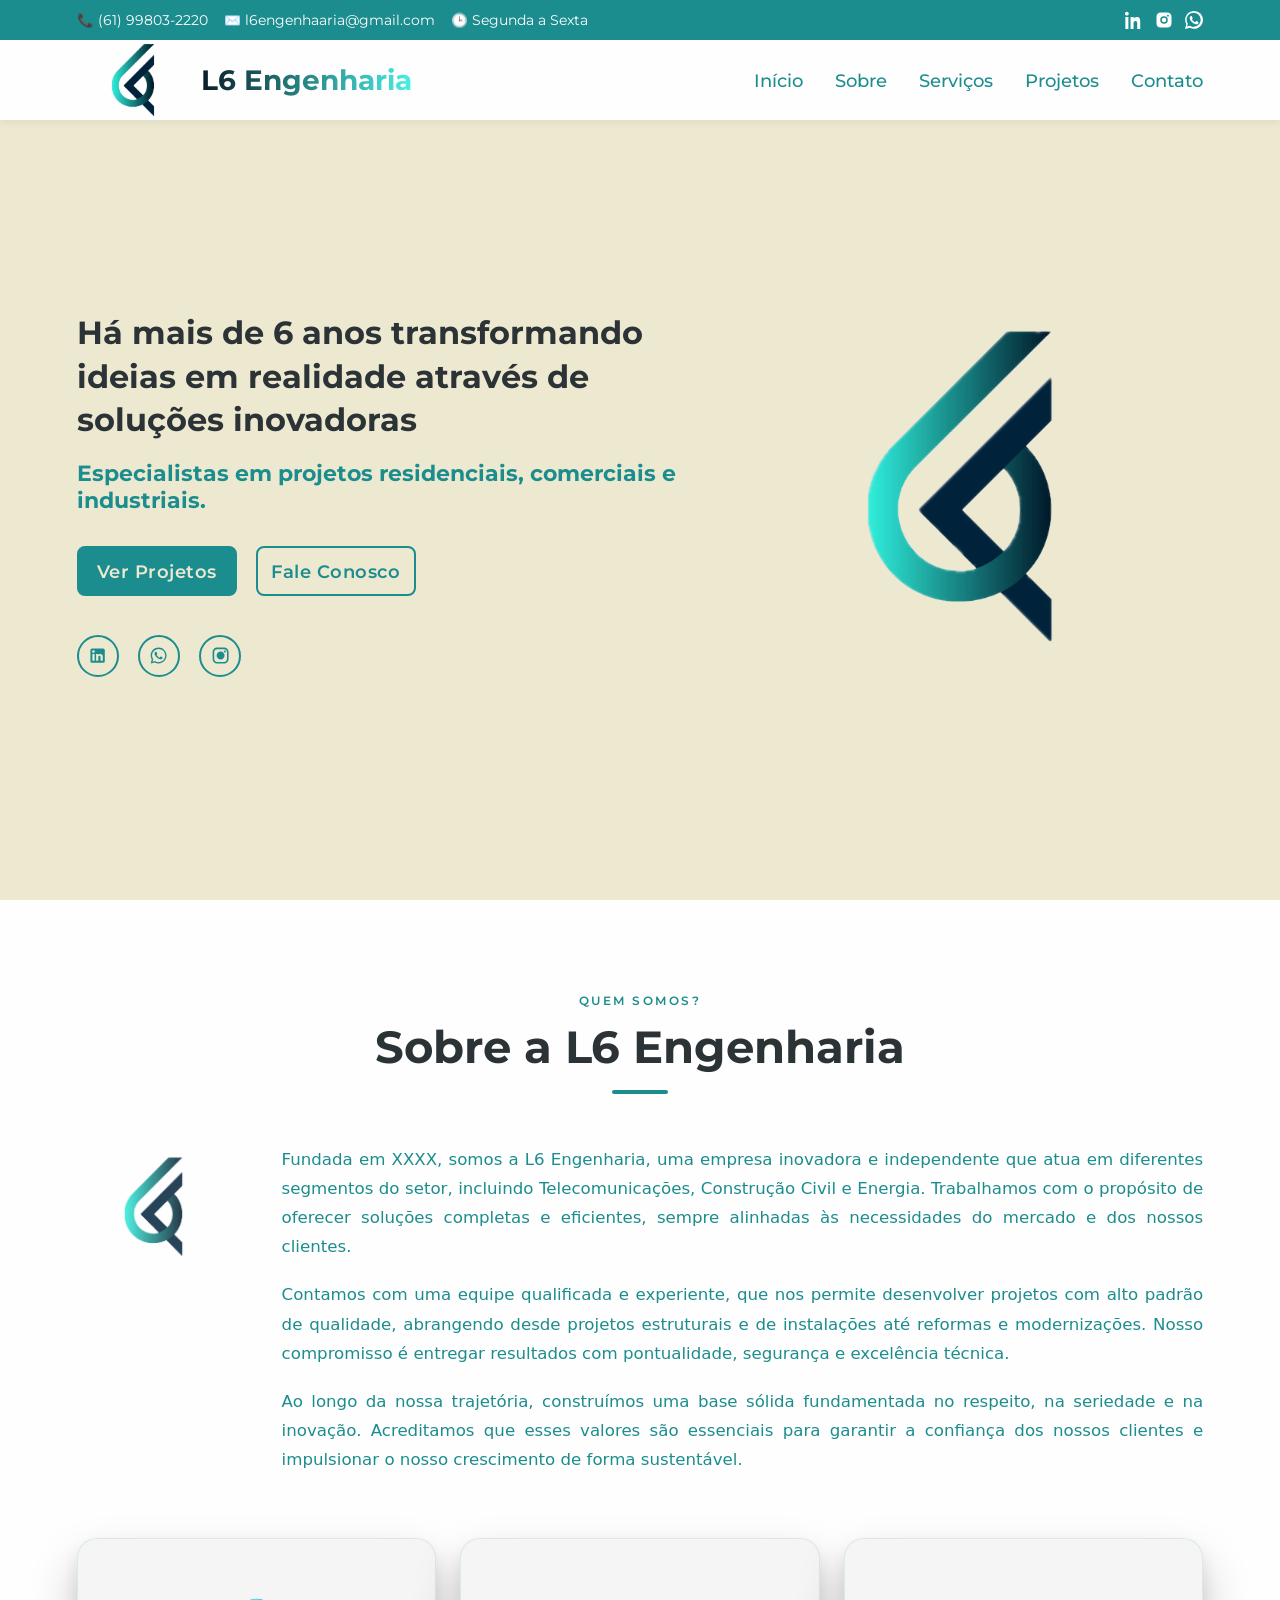
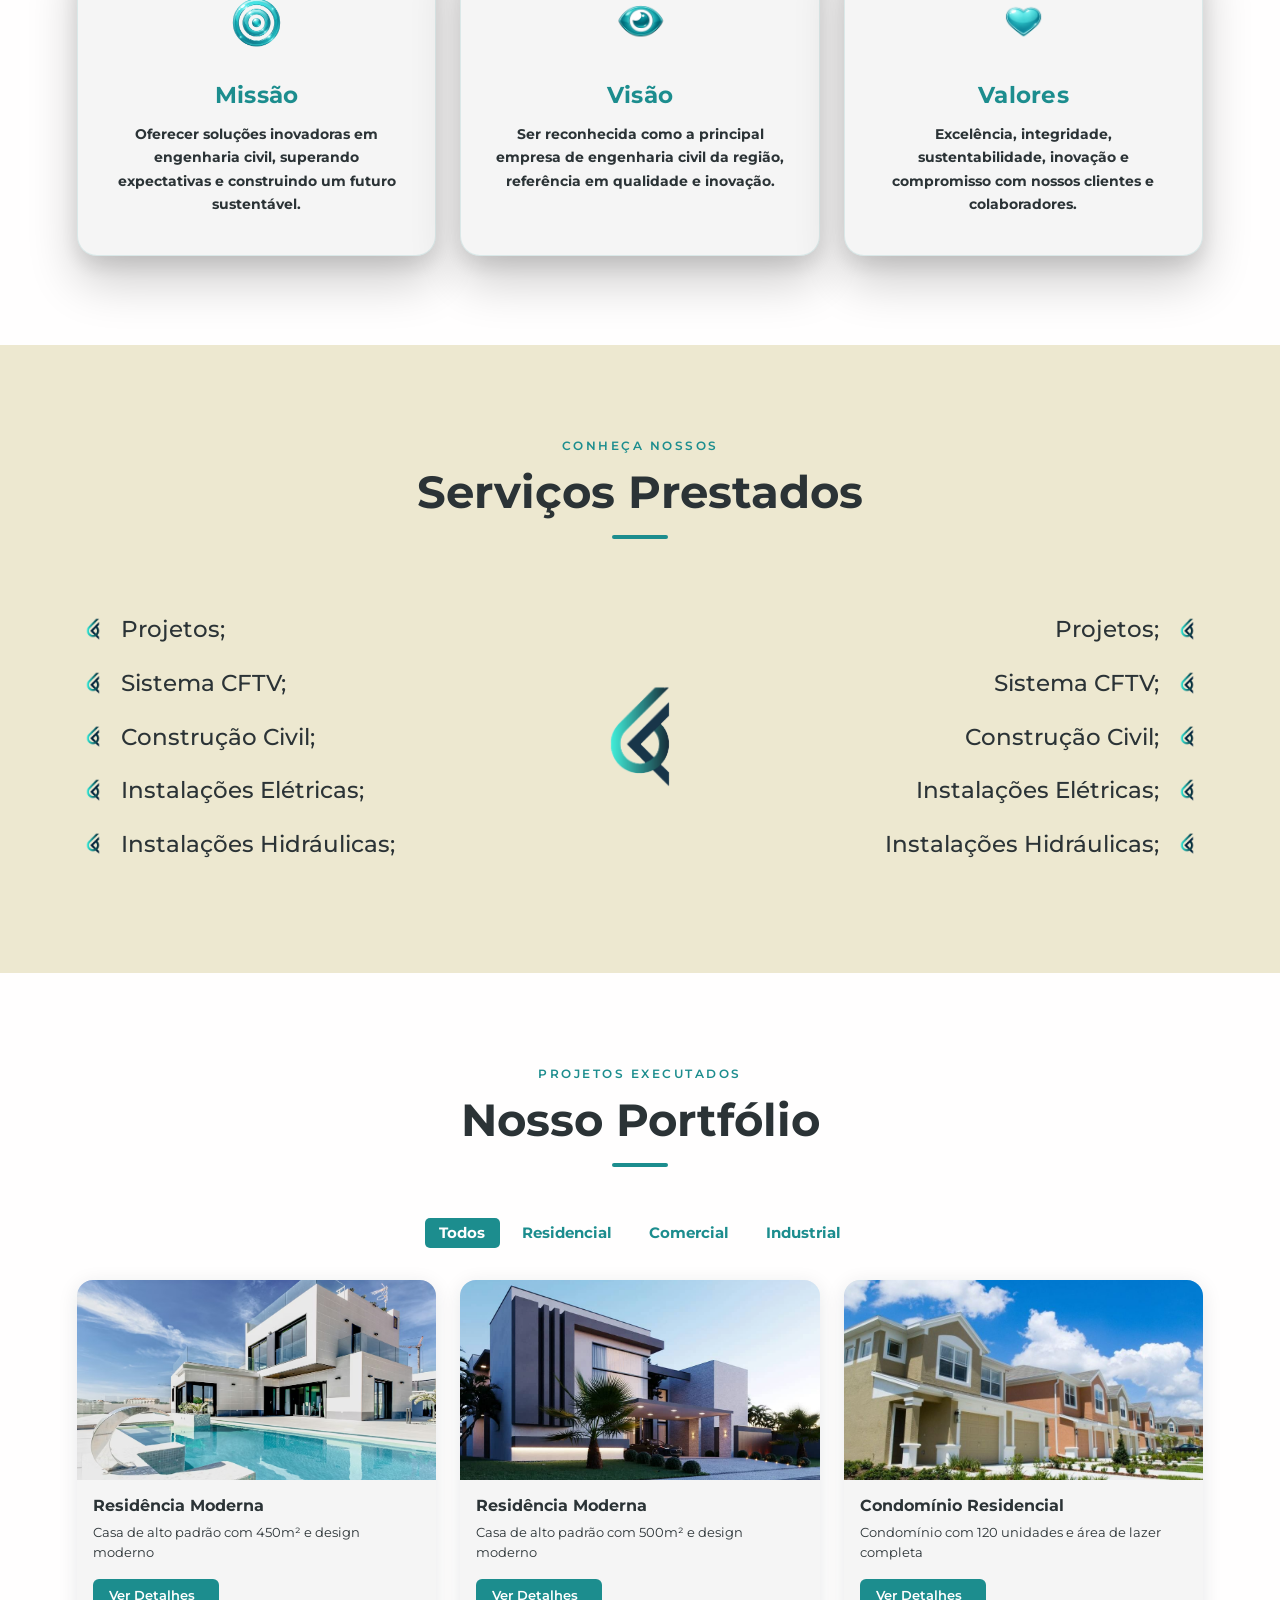
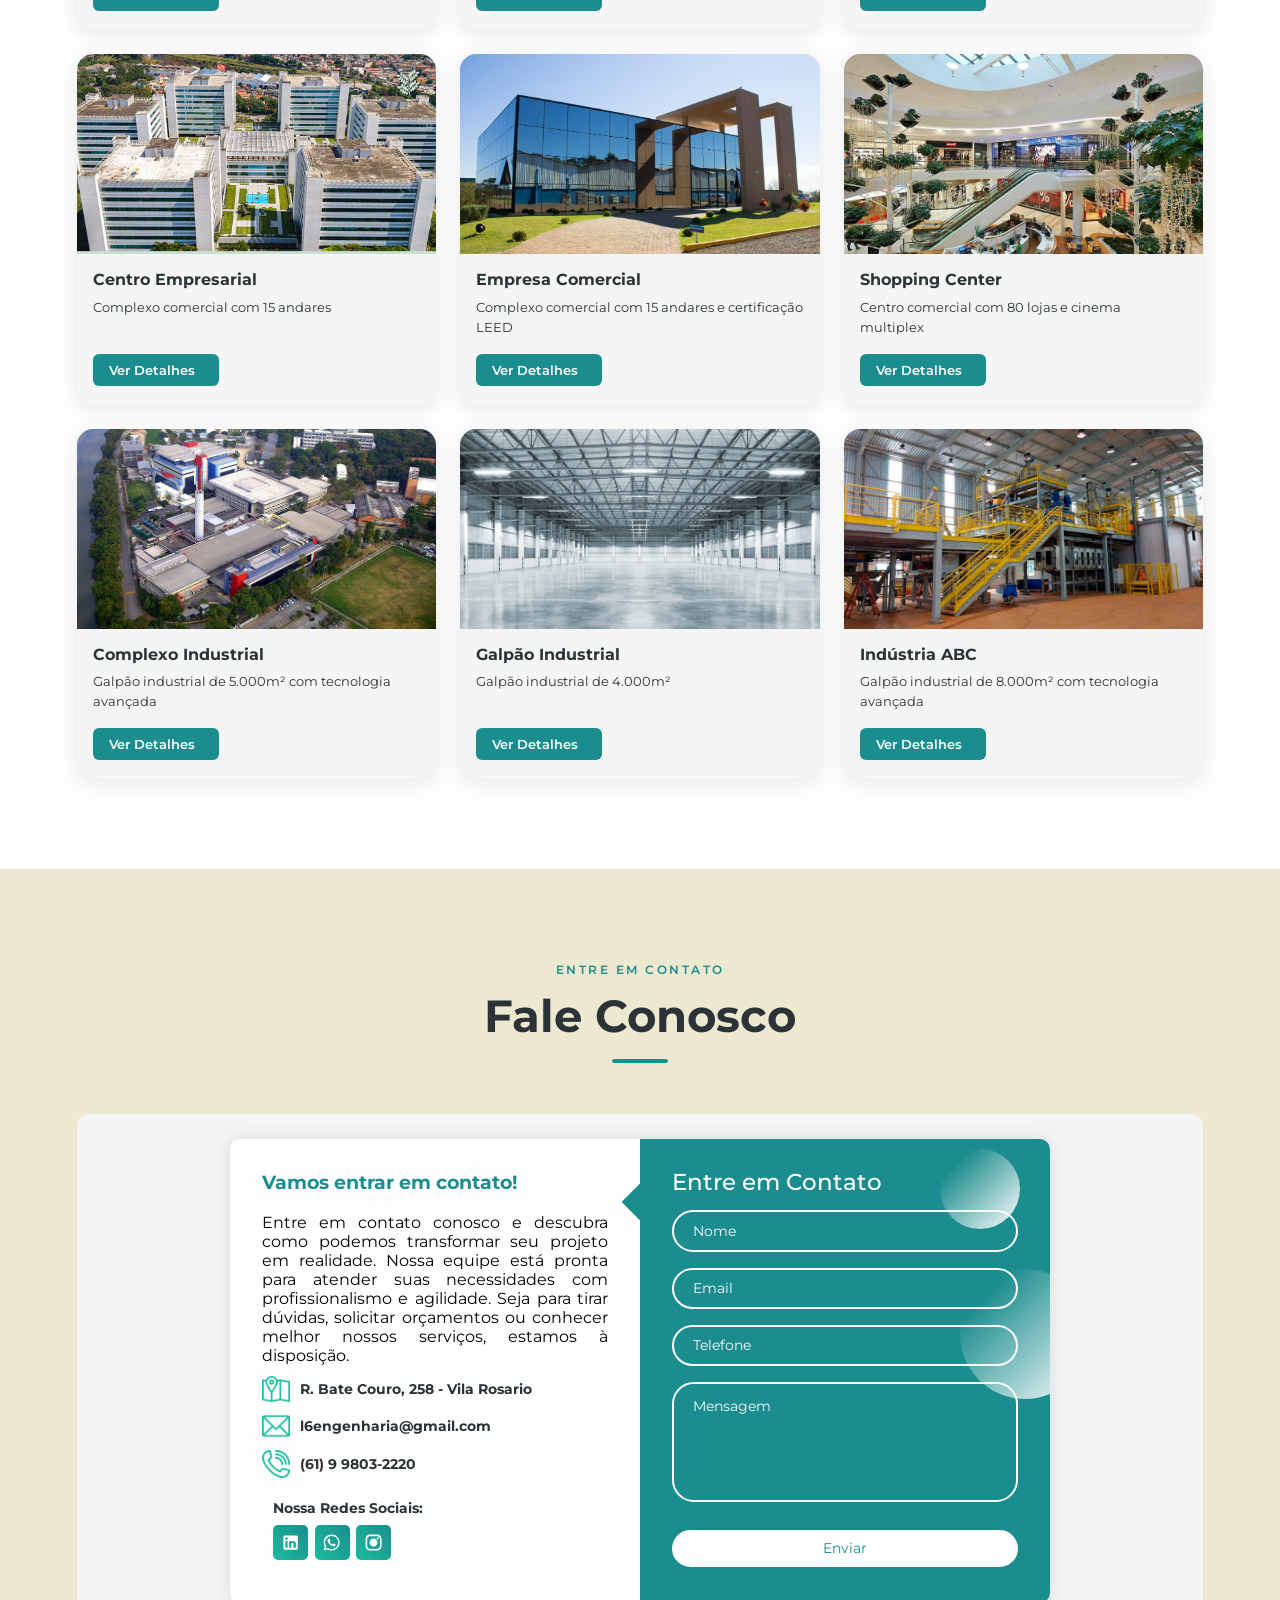
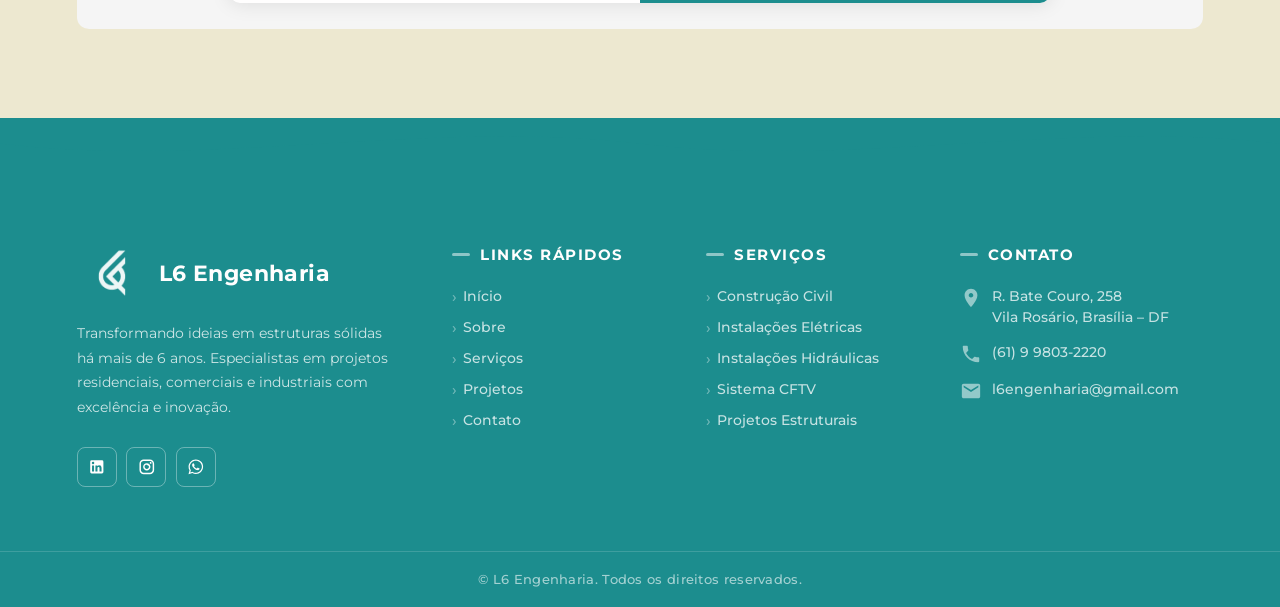
==== index.html @ 72c79797 "feat: footer adicionado" ====
<!DOCTYPE html>
<html lang="pt-br">
<head>
    <meta charset="UTF-8">
    <meta name="viewport" content="width=device-width, initial-scale=1.0">
    <title>L6 Engenharia</title>
    <link rel="icon" href="assets/images/logo.ico" type="image/x-icon">
    <link rel="stylesheet" href="css/style.css">
</head>
<body>
 
    <!-- ══ HEADER ══════════════════════════════════════════════════════════ -->
 
    <div class="pre-header">
        <div class="pre-header_cont">
            
            <div class="pre-header_esq">
                <span>📞 (61) 99803-2220</span>
                <span class="email-span">✉️ l6engenhaaria@gmail.com</span>
                <span class="hora">🕒 Segunda a Sexta</span>
            </div>
 
            <div class="pre-header_dir">
                <a href="#" target="_blank" aria-label="LinkedIn">
                    <svg width="18" height="18" viewBox="0 0 24 24" fill="white">
                    <path d="M4.98 3.5C4.98 4.88 3.87 6 2.49 6S0 4.88 0 3.5 1.11 1 2.49 1s2.49 1.12 2.49 2.5zM.5 8h4V24h-4V8zm7.5 0h3.8v2.2h.1c.5-1 1.8-2.2 3.7-2.2 4 0 4.7 2.6 4.7 6V24h-4v-7c0-1.7 0-3.8-2.3-3.8-2.3 0-2.6 1.8-2.6 3.7V24h-4V8z"/>
                    </svg>
                </a>
 
                <a href="https://www.instagram.com/l6engenharia/" target="_blank" aria-label="Instagram">
                    <svg width="18" height="18" viewBox="0 0 24 24" fill="white">
                    <path d="M7.75 2C4.13 2 2 4.13 2 7.75v8.5C2 19.87 4.13 22 7.75 22h8.5C19.87 22 22 19.87 22 16.25v-8.5C22 4.13 19.87 2 16.25 2h-8.5zM12 7a5 5 0 110 10 5 5 0 010-10zm6.5-.75a1.25 1.25 0 11-2.5 0 1.25 1.25 0 012.5 0zM12 9a3 3 0 100 6 3 3 0 000-6z"/>
                    </svg>
                </a>
 
                <a href="https://api.whatsapp.com/send/?phone=5561998032220&text&type=phone_number&app_absent=0&utm_source=ig" target="_blank" aria-label="WhatsApp">
                    <svg width="18" height="18" viewBox="0 0 24 24" fill="white">
                    <path d="M20.52 3.48A11.8 11.8 0 0012.05 0C5.5 0 .2 5.3.2 11.85c0 2.1.55 4.15 1.6 5.95L0 24l6.4-1.7a11.85 11.85 0 005.65 1.45h.01c6.55 0 11.85-5.3 11.85-11.85 0-3.15-1.23-6.1-3.39-8.42zM12.06 21.3c-1.8 0-3.56-.48-5.1-1.4l-.36-.21-3.8 1 1.02-3.7-.23-.38a9.3 9.3 0 01-1.43-4.95c0-5.15 4.2-9.35 9.36-9.35 2.5 0 4.85.98 6.62 2.75a9.3 9.3 0 012.73 6.6c0 5.15-4.2 9.35-9.36 9.35zm5.13-6.98c-.28-.14-1.65-.82-1.9-.92-.26-.1-.45-.14-.64.14-.19.28-.73.92-.9 1.1-.16.19-.33.21-.61.07-.28-.14-1.18-.43-2.25-1.36-.83-.74-1.39-1.65-1.55-1.93-.16-.28-.02-.43.12-.57.13-.13.28-.33.42-.5.14-.17.19-.28.28-.47.09-.19.05-.36-.02-.5-.07-.14-.64-1.54-.88-2.12-.23-.55-.47-.48-.64-.49h-.55c-.19 0-.5.07-.76.36-.26.28-1 1-.98 2.44.02 1.44 1.04 2.83 1.19 3.03.14.19 2.05 3.13 4.96 4.38.69.3 1.23.48 1.65.62.69.22 1.32.19 1.82.12.56-.08 1.65-.67 1.88-1.32.23-.65.23-1.2.16-1.32-.07-.12-.26-.19-.54-.33z"/>
                    </svg>
                </a>
            </div>
        </div>
    </div>
 
    <header class="header">
        <div class="logo">
            <img src="assets/images/Logo.png" alt="Logo L6 Engenharia">
            <a href="#home" class="logo_text">L6 Engenharia</a>
        </div>
 
        <button class="menu-toggle" aria-label="Abrir menu" aria-expanded="false">
            <span class="hamburger-bar"></span>
            <span class="hamburger-bar"></span>
            <span class="hamburger-bar"></span>
        </button>
        
        <nav class="navbar" id="main-nav" aria-label="Menu principal">
            <a href="#home"     class="nav-link">Início</a>
            <a href="#sobre"    class="nav-link">Sobre</a>
            <a href="#servicos" class="nav-link">Serviços</a>
            <a href="#projetos" class="nav-link">Projetos</a>
            <a href="#contato"  class="nav-link">Contato</a>
        </nav>
    </header>
 
    <div class="nav-overlay" id="nav-overlay"></div>
 
    <main>
        <!-- ══ HOME ════════════════════════════════════════════════════════ -->
        <section id="home" class="home">
            <div class="home_conteudo">
                
                <h1>Há mais de 6 anos transformando ideias em realidade através de soluções inovadoras</h1>
                <b><p>Especialistas em projetos residenciais, comerciais e industriais.</p></b>
 
                <div class="btn-box">
                    <a href="#projetos">Ver Projetos</a>
                    <a href="#contato">Fale Conosco</a>
                </div>
 
                <div class="home-sociais">
                    <a href="" target="_blank" aria-label="LinkedIn">
                        <svg xmlns="http://www.w3.org/2000/svg" viewBox="0 0 24 24" fill="currentColor"><path d="M19 3A2 2 0 0 1 21 5V19A2 2 0 0 1 19 21H5A2 2 0 0 1 3 19V5A2 2 0 0 1 5 3H19M18.5 18.5V13.2A3.26 3.26 0 0 0 15.24 9.94C14.39 9.94 13.4 10.46 12.92 11.24V10.13H10.13V18.5H12.92V13.57C12.92 12.8 13.54 12.17 14.31 12.17A1.4 1.4 0 0 1 15.71 13.57V18.5H18.5M6.88 8.56A1.68 1.68 0 0 0 8.56 6.88C8.56 5.95 7.81 5.19 6.88 5.19A1.69 1.69 0 0 0 5.19 6.88C5.19 7.81 5.95 8.56 6.88 8.56M8.27 18.5V10.13H5.5V18.5H8.27Z"/></svg>
                    </a>
                    <a href="https://api.whatsapp.com/send/?phone=5561998032220&text&type=phone_number&app_absent=0&utm_source=ig" target="_blank" aria-label="WhatsApp">
                        <svg xmlns="http://www.w3.org/2000/svg" viewBox="0 0 24 24" fill="currentColor"><path d="M12.04 2C6.58 2 2.13 6.45 2.13 11.91C2.13 13.66 2.59 15.36 3.45 16.86L2.05 22L7.3 20.62C8.75 21.41 10.38 21.83 12.04 21.83C17.5 21.83 21.95 17.38 21.95 11.92C21.95 9.27 20.92 6.78 19.05 4.91C17.18 3.03 14.69 2 12.04 2M12.05 3.67C14.25 3.67 16.31 4.53 17.87 6.09C19.42 7.65 20.28 9.72 20.28 11.92C20.28 16.46 16.58 20.15 12.04 20.15C10.56 20.15 9.11 19.76 7.85 19L7.55 18.83L4.43 19.65L5.26 16.61L5.06 16.29C4.24 15 3.8 13.47 3.8 11.91C3.81 7.37 7.5 3.67 12.05 3.67M8.53 7.33C8.37 7.33 8.1 7.39 7.87 7.64C7.65 7.89 7 8.5 7 9.71C7 10.93 7.89 12.1 8 12.27C8.14 12.44 9.76 14.94 12.25 16C12.84 16.27 13.3 16.42 13.66 16.53C14.25 16.72 14.79 16.69 15.22 16.63C15.7 16.56 16.68 16.03 16.89 15.45C17.1 14.87 17.1 14.38 17.04 14.27C16.97 14.17 16.81 14.1 16.56 13.98C16.31 13.86 15.09 13.26 14.87 13.18C14.64 13.1 14.5 13.06 14.31 13.31C14.13 13.56 13.67 14.1 13.53 14.27C13.38 14.44 13.24 14.46 13 14.34C12.74 14.21 11.94 13.95 11 13.11C10.26 12.45 9.77 11.64 9.62 11.39C9.5 11.15 9.61 11 9.73 10.89C9.84 10.78 10 10.6 10.1 10.45C10.23 10.31 10.27 10.2 10.35 10.04C10.43 9.87 10.39 9.73 10.33 9.61C10.27 9.5 9.77 8.26 9.56 7.77C9.36 7.29 9.16 7.35 9 7.34C8.86 7.34 8.7 7.33 8.53 7.33Z"/></svg>
                    </a>
                    <a href="https://www.instagram.com/l6engenharia/" target="_blank" aria-label="Instagram">
                        <svg xmlns="http://www.w3.org/2000/svg" viewBox="0 0 24 24" fill="currentColor"><path d="M7.8 2H16.2C19.4 2 22 4.6 22 7.8V16.2C22 19.4 19.4 22 16.2 22H7.8C4.6 22 2 19.4 2 16.2V7.8C2 4.6 4.6 2 7.8 2M7.6 4C5.61 4 4 5.61 4 7.6V16.4C4 18.39 5.61 20 7.6 20H16.4C18.39 20 20 18.39 20 16.4V7.6C20 5.61 18.39 4 16.4 4H7.6M17.25 5.5C17.94 5.5 18.5 6.06 18.5 6.75C18.5 7.44 17.94 8 17.25 8C16.56 8 16 7.44 16 6.75C16 6.06 16.56 5.5 17.25 5.5M12 7C14.76 7 17 9.24 17 12C17 14.76 14.76 17 12 17C9.24 17 7 14.76 7 12C7 9.24 9.24 7 12 7M12 9C10.34 9 9 10.34 9 12C9 13.66 10.34 15 12 15C13.66 15 15 13.66 15 12C15 13.66 13.66 15 12 15C10.34 15 9 13.66 9 12C9 10.34 10.34 9 12 9Z"/></svg>
                    </a>
                </div>
            </div>
 
            <div class="logo_home">
                <img src="assets/images/Logo.png" alt="Logo L6 Engenharia">
            </div>
        </section>
 
        <!-- ══ SOBRE ═══════════════════════════════════════════════════════ -->
        <section id="sobre" class="sobre">
 
            <div class="sobre-header">
                <span class="section-label">Quem Somos?</span>
                <h2 class="section-titulo">Sobre a L6 Engenharia</h2>
                <div class="section-rule"></div>
            </div>
 
            <div class="sobre_logotext">
                <div class="logosob">
                    <img src="assets/images/Logo.png" alt="Logo L6">
                </div>
                <div class="textosob">
                    <p class="texto-sobre">
                        Fundada em XXXX, somos a L6 Engenharia, uma empresa inovadora e independente que atua em diferentes segmentos do setor, incluindo Telecomunicações, Construção Civil e Energia. Trabalhamos com o propósito de oferecer soluções completas e eficientes, sempre alinhadas às necessidades do mercado e dos nossos clientes.
                    </p>
                    <p class="texto-sobre">
                        Contamos com uma equipe qualificada e experiente, que nos permite desenvolver projetos com alto padrão de qualidade, abrangendo desde projetos estruturais e de instalações até reformas e modernizações. Nosso compromisso é entregar resultados com pontualidade, segurança e excelência técnica.
                    </p>
                    <p class="texto-sobre">
                        Ao longo da nossa trajetória, construímos uma base sólida fundamentada no respeito, na seriedade e na inovação. Acreditamos que esses valores são essenciais para garantir a confiança dos nossos clientes e impulsionar o nosso crescimento de forma sustentável.
                    </p>
                </div>
            </div>
 
            <div class="cards-grid">
                <div class="card_sobre">
                    <div class="card-icon">
                        <img src="assets/icons/alvo.png" alt="Missão">
                    </div>
                    <h3>Missão</h3>
                    <p><b>Oferecer soluções inovadoras em engenharia civil, superando expectativas e construindo um futuro sustentável.</b></p>
                </div>
 
                <div class="card_sobre">
                    <div class="card-icon">
                        <img src="assets/icons/olho.png" alt="Visão">
                    </div>
                    <h3>Visão</h3>
                    <p><b>Ser reconhecida como a principal empresa de engenharia civil da região, referência em qualidade e inovação.</b></p>
                </div>
 
                <div class="card_sobre">
                    <div class="card-icon">
                        <img src="assets/icons/coracao.png" alt="Valores">
                    </div>
                    <h3>Valores</h3>
                    <p><b>Excelência, integridade, sustentabilidade, inovação e compromisso com nossos clientes e colaboradores.</b></p>
                </div>
            </div>
        </section>
 
        <!-- ══ SERVIÇOS ═════════════════════════════════════════════════════ -->
        <section class="servicos" id="servicos">
            <div class="servicos-header">
                <span class="section-label">Conheça nossos</span>
                <h2 class="section-titulo">Serviços Prestados</h2>
                <div class="section-rule"></div>
            </div>
 
            <div class="servicos-container">
                <div class="txt-servicosesq">
                    <p>Projetos;</p>
                    <p>Sistema CFTV;</p>
                    <p>Construção Civil;</p>
                    <p>Instalações Elétricas;</p>
                    <p>Instalações Hidráulicas;</p>
                </div>
 
                <div class="logoserv">
                    <img src="assets/images/Logo.png" alt="Logo L6">
                </div>
 
                <div class="txt-servicosdir">
                    <p>Projetos;</p>
                    <p>Sistema CFTV;</p>
                    <p>Construção Civil;</p>
                    <p>Instalações Elétricas;</p>
                    <p>Instalações Hidráulicas;</p>
                </div>
            </div>      
 
        </section>
 
        <!-- ══ PROJETOS ═════════════════════════════════════════════════════ -->
        <section class="projetos" id="projetos">
 
            <div class="projetos-header">
                <span class="section-label">Projetos Executados</span>
                <h2 class="section-titulo">Nosso Portfólio</h2>
                <div class="section-rule"></div>
            </div>
            
            <div class="projetos_filters" role="group" aria-label="Filtrar projetos">
                <span class="projetos_item active-work" data-filter="all" role="button" tabindex="0"><b>Todos</b></span>
                <span class="projetos_item" data-filter=".residencial" role="button" tabindex="0"><b>Residencial</b></span>
                <span class="projetos_item" data-filter=".comercial" role="button" tabindex="0"><b>Comercial</b></span>
                <span class="projetos_item" data-filter=".industrial" role="button" tabindex="0"><b>Industrial</b></span>
            </div>
 
            <div class="projetos__container">
                <div class="projetos__content mix residencial" data-category="residencial"
                     data-area="450m²"
                     data-duration="8 meses"
                     data-client="Família Festa">
                    <img src="assets/images/residencia-moderna.jpg" alt="Casa Moderna" class="projetos__img" loading="lazy">
                    <div class="projetos__data">
                        <h3 class="projetos__title">Residência Moderna</h3>
                        <p class="projetos__description">Casa de alto padrão com 450m² e design moderno</p>
                        <a href="#" class="button button--flex button--small projetos__button">
                            Ver Detalhes
                            <i class="fas fa-arrow-right button__icon"></i>
                        </a>
                    </div>
                </div>
 
                <div class="projetos__content mix residencial" data-category="residencial"
                     data-area="500m²"
                     data-duration="10 meses"
                     data-client="Família Souza">
                    <img src="assets/images/residencia-modernaa.jpg" alt="Casa Moderna" class="projetos__img" loading="lazy">
                    <div class="projetos__data">
                        <h3 class="projetos__title">Residência Moderna</h3>
                        <p class="projetos__description">Casa de alto padrão com 500m² e design moderno</p>
                        <a href="#" class="button button--flex button--small projetos__button">
                            Ver Detalhes
                            <i class="fas fa-arrow-right button__icon"></i>
                        </a>
                    </div>
                </div>
 
                <div class="projetos__content mix residencial"
                     data-area="12.000m²"
                     data-duration="18 meses"
                     data-client="Construtora Caixeta">
                    <img src="assets/images/condominio.jpg" alt="Condomínio" class="projetos__img" loading="lazy">
                    <div class="projetos__data">
                        <h3 class="projetos__title">Condomínio Residencial</h3>
                        <p class="projetos__description">Condomínio com 120 unidades e área de lazer completa</p>
                        <a href="#" class="button button--flex button--small projetos__button">
                            Ver Detalhes
                            <i class="fas fa-arrow-right button__icon"></i>
                        </a>
                    </div>
                </div>
 
                <div class="projetos__content mix comercial"
                     data-area="15.000m²"
                     data-duration="24 meses"
                     data-client="Grupo Empresarial ABC">
                    <img src="assets/images/edificio-comercial.jpg" alt="Edifício Comercial" class="projetos__img" loading="lazy">
                    <div class="projetos__data">
                        <h3 class="projetos__title">Centro Empresarial</h3>
                        <p class="projetos__description">Complexo comercial com 15 andares</p>
                        <a href="#" class="button button--flex button--small projetos__button">
                            Ver Detalhes
                            <i class="fas fa-arrow-right button__icon"></i>
                        </a>
                    </div>
                </div>
 
                <div class="projetos__content mix comercial"
                     data-area="2.000m²"
                     data-duration="14 meses"
                     data-client="Grupo Empresarial DEF">
                    <img src="assets/images/centroo-comercial.jpg" alt="Edifício Comercial" class="projetos__img" loading="lazy">
                    <div class="projetos__data">
                        <h3 class="projetos__title">Empresa Comercial</h3>
                        <p class="projetos__description">Complexo comercial com 15 andares e certificação LEED</p>
                        <a href="#" class="button button--flex button--small projetos__button">
                            Ver Detalhes
                            <i class="fas fa-arrow-right button__icon"></i>
                        </a>
                    </div>
                </div>
 
                <div class="projetos__content mix comercial"
                     data-area="25.000m²"
                     data-duration="20 meses"
                     data-client="Shopping Center">
                    <img src="assets/images/shopping.jpg" alt="Shopping Center" class="projetos__img" loading="lazy">
                    <div class="projetos__data">
                        <h3 class="projetos__title">Shopping Center</h3>
                        <p class="projetos__description">Centro comercial com 80 lojas e cinema multiplex</p>
                        <a href="#" class="button button--flex button--small projetos__button">
                            Ver Detalhes
                            <i class="fas fa-arrow-right button__icon"></i>
                        </a>
                    </div>
                </div>
 
                <div class="projetos__content mix industrial"
                     data-area="5.000m²"
                     data-duration="12 meses"
                     data-client="Indústria XYZ">
                    <img src="assets/images/galpao-industrial.jpg" alt="Galpão Industrial" class="projetos__img" loading="lazy">
                    <div class="projetos__data">
                        <h3 class="projetos__title">Complexo Industrial</h3>
                        <p class="projetos__description">Galpão industrial de 5.000m² com tecnologia avançada</p>
                        <a href="#" class="button button--flex button--small projetos__button">
                            Ver Detalhes
                            <i class="fas fa-arrow-right button__icon"></i>
                        </a>
                    </div>
                </div>
 
                <div class="projetos__content mix industrial"
                     data-area="4.000m²"
                     data-duration="12 meses"
                     data-client="Indústria XYZ">
                    <img src="assets/images/obra-industrial.jpg" alt="Galpão Industrial" class="projetos__img" loading="lazy">
                    <div class="projetos__data">
                        <h3 class="projetos__title">Galpão Industrial</h3>
                        <p class="projetos__description">Galpão industrial de 4.000m²</p>
                        <a href="#" class="button button--flex button--small projetos__button">
                            Ver Detalhes
                            <i class="fas fa-arrow-right button__icon"></i>
                        </a>
                    </div>
                </div>
 
                <div class="projetos__content mix industrial"
                     data-area="8.000m²"
                     data-duration="12 meses"
                     data-client="Indústria XYZ">
                    <img src="assets/images/industriaa.jpg" alt="Galpão Industrial" class="projetos__img" loading="lazy">
                    <div class="projetos__data">
                        <h3 class="projetos__title">Indústria ABC</h3>
                        <p class="projetos__description">Galpão industrial de 8.000m² com tecnologia avançada</p>
                        <a href="#" class="button button--flex button--small projetos__button">
                            Ver Detalhes
                            <i class="fas fa-arrow-right button__icon"></i>
                        </a>
                    </div>
                </div>
            </div>
        </section>
 
        <!-- ══ CONTATO ═════════════════════════════════════════════════════ -->
        <section id="contato" class="contato">
 
            <div class="contato-header">
                <span class="section-label">Entre em Contato</span>
                <h2 class="section-titulo">Fale Conosco</h2>
                <div class="section-rule"></div>
            </div>
 
            <div class="container-contato">
                <div class="formulario">
 
                    <div class="info-contato">
                        <h3 class="title">Vamos entrar em contato!</h3>
                        <p class="textocontato">
                            <br>Entre em contato conosco e descubra como podemos transformar seu projeto em realidade.
                            Nossa equipe está pronta para atender suas necessidades com profissionalismo e agilidade.
                            Seja para tirar dúvidas, solicitar orçamentos ou conhecer melhor nossos serviços, estamos à disposição.
                        </p>
 
                        <div class="info">
                            <div class="informacoes">
                                <img src="assets/icons/location.png" class="icon" alt="">
                                <a href="https://www.google.com/maps/place/R.+Bate+Couro,+258+-+Vila+Rosário,+Brasília+-+DF" target="_blank"><p><b>R. Bate Couro, 258 - Vila Rosario</b></p></a>
                            </div>
                            <div class="informacoes">
                                <img src="assets/icons/email.png" class="icon" alt="">
                                <a href="mailto:l6engenharia@gmail.com"><p><b>l6engenharia@gmail.com</b></p></a>
                            </div>
                            <div class="informacoes">
                                <img src="assets/icons/phone.png" class="icon" alt="">
                                <p><b>(61) 9 9803-2220</b></p>
                            </div>
                        </div>
 
                        <div class="sociais">
                            <p><b>Nossa Redes Sociais:</b></p>
                            <div class="md-sociais">
                                <a href="" target="_blank" aria-label="LinkedIn">
                                    <svg xmlns="http://www.w3.org/2000/svg" viewBox="0 0 24 24" fill="currentColor"><path d="M19 3A2 2 0 0 1 21 5V19A2 2 0 0 1 19 21H5A2 2 0 0 1 3 19V5A2 2 0 0 1 5 3H19M18.5 18.5V13.2A3.26 3.26 0 0 0 15.24 9.94C14.39 9.94 13.4 10.46 12.92 11.24V10.13H10.13V18.5H12.92V13.57C12.92 12.8 13.54 12.17 14.31 12.17A1.4 1.4 0 0 1 15.71 13.57V18.5H18.5M6.88 8.56A1.68 1.68 0 0 0 8.56 6.88C8.56 5.95 7.81 5.19 6.88 5.19A1.69 1.69 0 0 0 5.19 6.88C5.19 7.81 5.95 8.56 6.88 8.56M8.27 18.5V10.13H5.5V18.5H8.27Z"/></svg>
                                </a>
                                <a href="https://api.whatsapp.com/send/?phone=5561998032220&text&type=phone_number&app_absent=0&utm_source=ig" target="_blank" aria-label="WhatsApp">
                                    <svg xmlns="http://www.w3.org/2000/svg" viewBox="0 0 24 24" fill="currentColor"><path d="M12.04 2C6.58 2 2.13 6.45 2.13 11.91C2.13 13.66 2.59 15.36 3.45 16.86L2.05 22L7.3 20.62C8.75 21.41 10.38 21.83 12.04 21.83C17.5 21.83 21.95 17.38 21.95 11.92C21.95 9.27 20.92 6.78 19.05 4.91C17.18 3.03 14.69 2 12.04 2M12.05 3.67C14.25 3.67 16.31 4.53 17.87 6.09C19.42 7.65 20.28 9.72 20.28 11.92C20.28 16.46 16.58 20.15 12.04 20.15C10.56 20.15 9.11 19.76 7.85 19L7.55 18.83L4.43 19.65L5.26 16.61L5.06 16.29C4.24 15 3.8 13.47 3.8 11.91C3.81 7.37 7.5 3.67 12.05 3.67M8.53 7.33C8.37 7.33 8.1 7.39 7.87 7.64C7.65 7.89 7 8.5 7 9.71C7 10.93 7.89 12.1 8 12.27C8.14 12.44 9.76 14.94 12.25 16C12.84 16.27 13.3 16.42 13.66 16.53C14.25 16.72 14.79 16.69 15.22 16.63C15.7 16.56 16.68 16.03 16.89 15.45C17.1 14.87 17.1 14.38 17.04 14.27C16.97 14.17 16.81 14.1 16.56 13.98C16.31 13.86 15.09 13.26 14.87 13.18C14.64 13.1 14.5 13.06 14.31 13.31C14.13 13.56 13.67 14.1 13.53 14.27C13.38 14.44 13.24 14.46 13 14.34C12.74 14.21 11.94 13.95 11 13.11C10.26 12.45 9.77 11.64 9.62 11.39C9.5 11.15 9.61 11 9.73 10.89C9.84 10.78 10 10.6 10.1 10.45C10.23 10.31 10.27 10.2 10.35 10.04C10.43 9.87 10.39 9.73 10.33 9.61C10.27 9.5 9.77 8.26 9.56 7.77C9.36 7.29 9.16 7.35 9 7.34C8.86 7.34 8.7 7.33 8.53 7.33Z"/></svg>
                                </a>
                                <a href="https://www.instagram.com/l6engenharia/" target="_blank" aria-label="Instagram">
                                    <svg xmlns="http://www.w3.org/2000/svg" viewBox="0 0 24 24" fill="currentColor"><path d="M7.8 2H16.2C19.4 2 22 4.6 22 7.8V16.2C22 19.4 19.4 22 16.2 22H7.8C4.6 22 2 19.4 2 16.2V7.8C2 4.6 4.6 2 7.8 2M7.6 4C5.61 4 4 5.61 4 7.6V16.4C4 18.39 5.61 20 7.6 20H16.4C18.39 20 20 18.39 20 16.4V7.6C20 5.61 18.39 4 16.4 4H7.6M17.25 5.5C17.94 5.5 18.5 6.06 18.5 6.75C18.5 7.44 17.94 8 17.25 8C16.56 8 16 7.44 16 6.75C16 6.06 16.56 5.5 17.25 5.5M12 7C14.76 7 17 9.24 17 12C17 14.76 14.76 17 12 17C9.24 17 7 14.76 7 12C7 9.24 9.24 7 12 7M12 9C10.34 9 9 10.34 9 12C9 13.66 10.34 15 12 15C13.66 15 15 13.66 15 12C15 13.66 13.66 15 12 15C10.34 15 9 13.66 9 12C9 10.34 10.34 9 12 9Z"/></svg>
                                </a>
                            </div>
                        </div>
                    </div>
 
                    <div class="form-contato">
                        <span class="circle one"></span>
                        <span class="circle two"></span>
 
                        <form action="#" method="POST">
                            <h3 class="titulo">Entre em Contato</h3>
                            <div class="input-container">
                                <input type="text" name="nome" class="input" autocomplete="name" />
                                <label for="nome">Nome</label>
                                <span>Nome</span>
                            </div>
                            <div class="input-container">
                                <input type="email" name="email" class="input" autocomplete="email" />
                                <label for="email">Email</label>
                                <span>Email</span>
                            </div>
                            <div class="input-container">
                                <input type="tel" name="telefone" class="input" autocomplete="tel" />
                                <label for="telefone">Telefone</label>
                                <span>Telefone</span>
                            </div>
                            <div class="input-container textarea">
                                <textarea name="message" class="input"></textarea>
                                <label for="message">Mensagem</label>
                                <span>Mensagem</span>
                            </div>
                            <input type="submit" value="Enviar" class="btn" />
                        </form>
                    </div>
 
                </div>
            </div>
        </section>
    </main>
 
    <footer class="footer">
 
        <!-- Onda decorativa no topo -->
        <div class="footer__wave" aria-hidden="true">
            <svg viewBox="0 0 1440 60" preserveAspectRatio="none" xmlns="http://www.w3.org/2000/svg">
                <path d="M0,30 C240,60 480,0 720,30 C960,60 1200,0 1440,30 L1440,60 L0,60 Z" fill="#1C8D8E"/>
            </svg>
        </div>
    
        <div class="footer__main">
            <div class="footer__grid">
    
                <!-- Coluna 1: Marca -->
                <div class="footer__col footer__col--brand">
                    <div class="footer__logo-wrap">
                        <img src="assets/images/Logo.png" alt="Logo L6 Engenharia" class="footer__logo-img">
                        <span class="footer__logo-name">L6 Engenharia</span>
                    </div>
                    <p class="footer__desc">
                        Transformando ideias em estruturas sólidas há mais de 6 anos. Especialistas em projetos residenciais, comerciais e industriais com excelência e inovação.
                    </p>
                    <!-- Redes Sociais -->
                    <div class="footer__socials">
                        <a href="#" target="_blank" aria-label="LinkedIn" class="footer__social-link">
                            <svg viewBox="0 0 24 24" fill="currentColor" aria-hidden="true">
                                <path d="M19 3A2 2 0 0 1 21 5V19A2 2 0 0 1 19 21H5A2 2 0 0 1 3 19V5A2 2 0 0 1 5 3H19M18.5 18.5V13.2A3.26 3.26 0 0 0 15.24 9.94C14.39 9.94 13.4 10.46 12.92 11.24V10.13H10.13V18.5H12.92V13.57C12.92 12.8 13.54 12.17 14.31 12.17A1.4 1.4 0 0 1 15.71 13.57V18.5H18.5M6.88 8.56A1.68 1.68 0 0 0 8.56 6.88C8.56 5.95 7.81 5.19 6.88 5.19A1.69 1.69 0 0 0 5.19 6.88C5.19 7.81 5.95 8.56 6.88 8.56M8.27 18.5V10.13H5.5V18.5H8.27Z"/>
                            </svg>
                        </a>
                        <a href="https://www.instagram.com/l6engenharia/" target="_blank" aria-label="Instagram" class="footer__social-link">
                            <svg viewBox="0 0 24 24" fill="currentColor" aria-hidden="true">
                                <path d="M7.8 2H16.2C19.4 2 22 4.6 22 7.8V16.2C22 19.4 19.4 22 16.2 22H7.8C4.6 22 2 19.4 2 16.2V7.8C2 4.6 4.6 2 7.8 2M7.6 4C5.61 4 4 5.61 4 7.6V16.4C4 18.39 5.61 20 7.6 20H16.4C18.39 20 20 18.39 20 16.4V7.6C20 5.61 18.39 4 16.4 4H7.6M17.25 5.5C17.94 5.5 18.5 6.06 18.5 6.75C18.5 7.44 17.94 8 17.25 8C16.56 8 16 7.44 16 6.75C16 6.06 16.56 5.5 17.25 5.5M12 7C14.76 7 17 9.24 17 12C17 14.76 14.76 17 12 17C9.24 17 7 14.76 7 12C7 9.24 9.24 7 12 7M12 9C10.34 9 9 10.34 9 12C9 13.66 10.34 15 12 15C13.66 15 15 13.66 15 12C15 10.34 10.34 9 12 9Z"/>
                            </svg>
                        </a>
                        <a href="https://api.whatsapp.com/send/?phone=5561998032220" target="_blank" aria-label="WhatsApp" class="footer__social-link">
                            <svg viewBox="0 0 24 24" fill="currentColor" aria-hidden="true">
                                <path d="M12.04 2C6.58 2 2.13 6.45 2.13 11.91C2.13 13.66 2.59 15.36 3.45 16.86L2.05 22L7.3 20.62C8.75 21.41 10.38 21.83 12.04 21.83C17.5 21.83 21.95 17.38 21.95 11.92C21.95 9.27 20.92 6.78 19.05 4.91C17.18 3.03 14.69 2 12.04 2M12.05 3.67C14.25 3.67 16.31 4.53 17.87 6.09C19.42 7.65 20.28 9.72 20.28 11.92C20.28 16.46 16.58 20.15 12.04 20.15C10.56 20.15 9.11 19.76 7.85 19L7.55 18.83L4.43 19.65L5.26 16.61L5.06 16.29C4.24 15 3.8 13.47 3.8 11.91C3.81 7.37 7.5 3.67 12.05 3.67M8.53 7.33C8.37 7.33 8.1 7.39 7.87 7.64C7.65 7.89 7 8.5 7 9.71C7 10.93 7.89 12.1 8 12.27C8.14 12.44 9.76 14.94 12.25 16C12.84 16.27 13.3 16.42 13.66 16.53C14.25 16.72 14.79 16.69 15.22 16.63C15.7 16.56 16.68 16.03 16.89 15.45C17.1 14.87 17.1 14.38 17.04 14.27C16.97 14.17 16.81 14.1 16.56 13.98C16.31 13.86 15.09 13.26 14.87 13.18C14.64 13.1 14.5 13.06 14.31 13.31C14.13 13.56 13.67 14.1 13.53 14.27C13.38 14.44 13.24 14.46 13 14.34C12.74 14.21 11.94 13.95 11 13.11C10.26 12.45 9.77 11.64 9.62 11.39C9.5 11.15 9.61 11 9.73 10.89C9.84 10.78 10 10.6 10.1 10.45C10.23 10.31 10.27 10.2 10.35 10.04C10.43 9.87 10.39 9.73 10.33 9.61C10.27 9.5 9.77 8.26 9.56 7.77C9.36 7.29 9.16 7.35 9 7.34C8.86 7.34 8.7 7.33 8.53 7.33Z"/>
                            </svg>
                        </a>
                    </div>
                </div>
    
                <!-- Coluna 2: Links rápidos -->
                <div class="footer__col">
                    <h4 class="footer__heading">
                        <span class="footer__heading-bar"></span>
                        Links Rápidos
                    </h4>
                    <nav aria-label="Links rápidos do rodapé">
                        <ul class="footer__links">
                            <li><a href="#home"     class="footer__link"><span class="footer__link-arrow">›</span> Início</a></li>
                            <li><a href="#sobre"    class="footer__link"><span class="footer__link-arrow">›</span> Sobre</a></li>
                            <li><a href="#servicos" class="footer__link"><span class="footer__link-arrow">›</span> Serviços</a></li>
                            <li><a href="#projetos" class="footer__link"><span class="footer__link-arrow">›</span> Projetos</a></li>
                            <li><a href="#contato"  class="footer__link"><span class="footer__link-arrow">›</span> Contato</a></li>
                        </ul>
                    </nav>
                </div>
    
                <!-- Coluna 3: Serviços -->
                <div class="footer__col">
                    <h4 class="footer__heading">
                        <span class="footer__heading-bar"></span>
                        Serviços
                    </h4>
                    <ul class="footer__links">
                        <li><a href="#servicos" class="footer__link"><span class="footer__link-arrow">›</span> Construção Civil</a></li>
                        <li><a href="#servicos" class="footer__link"><span class="footer__link-arrow">›</span> Instalações Elétricas</a></li>
                        <li><a href="#servicos" class="footer__link"><span class="footer__link-arrow">›</span> Instalações Hidráulicas</a></li>
                        <li><a href="#servicos" class="footer__link"><span class="footer__link-arrow">›</span> Sistema CFTV</a></li>
                        <li><a href="#servicos" class="footer__link"><span class="footer__link-arrow">›</span> Projetos Estruturais</a></li>
                    </ul>
                </div>
    
                <!-- Coluna 4: Contato -->
                <div class="footer__col">
                    <h4 class="footer__heading">
                        <span class="footer__heading-bar"></span>
                        Contato
                    </h4>
                    <address class="footer__contact">
                        <a href="https://www.google.com/maps/place/R.+Bate+Couro,+258" target="_blank" class="footer__contact-item">
                            <span class="footer__contact-icon" aria-hidden="true">
                                <svg viewBox="0 0 24 24" fill="currentColor"><path d="M12 2C8.13 2 5 5.13 5 9c0 5.25 7 13 7 13s7-7.75 7-13c0-3.87-3.13-7-7-7zm0 9.5c-1.38 0-2.5-1.12-2.5-2.5s1.12-2.5 2.5-2.5 2.5 1.12 2.5 2.5-1.12 2.5-2.5 2.5z"/></svg>
                            </span>
                            <span>R. Bate Couro, 258<br>Vila Rosário, Brasília – DF</span>
                        </a>
                        <a href="tel:+5561998032220" class="footer__contact-item">
                            <span class="footer__contact-icon" aria-hidden="true">
                                <svg viewBox="0 0 24 24" fill="currentColor"><path d="M6.62 10.79c1.44 2.83 3.76 5.14 6.59 6.59l2.2-2.2c.27-.27.67-.36 1.02-.24 1.12.37 2.33.57 3.57.57.55 0 1 .45 1 1V20c0 .55-.45 1-1 1-9.39 0-17-7.61-17-17 0-.55.45-1 1-1h3.5c.55 0 1 .45 1 1 0 1.25.2 2.45.57 3.57.11.35.03.74-.25 1.02l-2.2 2.2z"/></svg>
                            </span>
                            <span>(61) 9 9803-2220</span>
                        </a>
                        <a href="mailto:l6engenharia@gmail.com" class="footer__contact-item">
                            <span class="footer__contact-icon" aria-hidden="true">
                                <svg viewBox="0 0 24 24" fill="currentColor"><path d="M20 4H4c-1.1 0-2 .9-2 2v12c0 1.1.9 2 2 2h16c1.1 0 2-.9 2-2V6c0-1.1-.9-2-2-2zm0 4l-8 5-8-5V6l8 5 8-5v2z"/></svg>
                            </span>
                            <span>l6engenharia@gmail.com</span>
                        </a>
                    </address>
                </div>
    
            </div>
        </div>
    
        <!-- Barra inferior de copyright -->
        <div class="footer__bottom">
            <div class="footer__bottom-inner">
                <p class="footer__copy">
                    &copy; <span id="footer-year"></span> L6 Engenharia. Todos os direitos reservados.
                </p>
            </div>
        </div>
    </footer>
 
    <script src="js/script.js"></script>
 
</body>
</html
---- css/style.css ----
@import url('https://fonts.googleapis.com/css2?family=Montserrat:wght@400;500;600;700&display=swap');
 
/* ══ VARIÁVEIS E RESET ══════════════════════════════════════════════════════ */
:root {
    --header-h:    80px;
    --pre-header-h: 40px;
    --total-header: calc(var(--header-h) + var(--pre-header-h));
    --color-bg:    #EDE8D0;
    --color-white: rgb(255, 254, 254);
    --color-teal:  #1C8D8E;
    --color-dark:  #2B3336;
    --color-smoke: whitesmoke;
    --section-px:  clamp(1rem, 6vw, 10%);
}
 
html { scroll-behavior: smooth; }
 
*, *::before, *::after {
    margin: 0;
    padding: 0;
    box-sizing: border-box;
    font-family: 'Montserrat', sans-serif;
}
 
body {
    background: var(--color-bg);
    overflow-x: hidden;
    width: 100%;
}
 
img {
    max-width: 100%;
    height: auto;
    display: block;
}
 
/* SVGs inline nas redes sociais */
.home-sociais a svg,
.md-sociais a svg {
    width: 1.2em;
    height: 1.2em;
    display: block;
    fill: currentColor;
}
 
/* ══ PRE-HEADER ═════════════════════════════════════════════════════════════ */
.pre-header {
    position: fixed;
    top: 0;
    left: 0;
    width: 100%;
    background-color: var(--color-teal);
    color: white;
    font-size: 0.8rem;
    height: var(--pre-header-h);
    display: flex;
    align-items: center;
    z-index: 300;
}
 
.pre-header_cont {
    width: 100%;
    padding: 0 var(--section-px);
    display: flex;
    justify-content: space-between;
    align-items: center;
    gap: 0.5rem;
}
 
.pre-header_esq {
    display: flex;
    gap: 1rem;
    flex-wrap: wrap;
    align-items: center;
    font-size: clamp(0.65rem, 1.5vw, 0.85rem);
    min-width: 0;
}
 
.pre-header_esq span {
    white-space: nowrap;
}
 
.pre-header_dir {
    display: flex;
    align-items: center;
    gap: 0.25rem;
    flex-shrink: 0;
}
 
.pre-header_dir a {
    margin-left: 0.5rem;
    display: inline-flex;
    align-items: center;
    justify-content: center;
    transition: transform 0.2s ease, opacity 0.2s ease;
}
 
.pre-header_dir a:hover {
    transform: scale(1.2);
    opacity: 0.8;
}
 
/* ══ HEADER ═════════════════════════════════════════════════════════════════ */
.header {
    position: fixed;
    top: var(--pre-header-h);
    width: 100%;
    padding: 0 var(--section-px);
    background: var(--color-white);
    display: flex;
    justify-content: space-between;
    align-items: center;
    z-index: 200;
    height: var(--header-h);
    box-shadow: 0 2px 8px rgba(0,0,0,.06);
}
 
.logo {
    display: flex;
    align-items: center;
    gap: clamp(4px, 1vw, 12px);
    flex-shrink: 0;
    min-width: 0;
}
 
.logo img {
    height: clamp(40px, 7vw, 90px);
    width: auto;
    object-fit: contain;
    transition: transform .3s ease;
    flex-shrink: 0;
}
 
.logo img:hover { transform: scale(1.05); }
 
.logo_text {
    font-size: clamp(14px, 2.2vw, 32px);
    text-decoration: none;
    font-weight: 700;
    background: linear-gradient(90deg, #091e27, #48f0e7);
    background-clip: text;
    -webkit-background-clip: text;
    -webkit-text-fill-color: transparent;
    transition: transform .3s ease;
    white-space: nowrap;
    overflow: hidden;
    text-overflow: ellipsis;
}
 
.logo_text:hover { transform: scale(1.05); }
 
/* ══ HAMBURGUER ══════════════════════════════════════════════════════════════ */
.menu-toggle {
    display: none;
    flex-direction: column;
    justify-content: space-between;
    width: 28px;
    height: 20px;
    background: transparent;
    border: none;
    cursor: pointer;
    padding: 0;
    z-index: 300;
    flex-shrink: 0;
}
 
.hamburger-bar {
    display: block;
    width: 100%;
    height: 3px;
    background: var(--color-teal);
    border-radius: 3px;
    transition: transform .35s ease, opacity .35s ease, width .35s ease;
    transform-origin: center;
}
 
.menu-toggle.open .hamburger-bar:nth-child(1) { transform: translateY(8.5px) rotate(45deg); }
.menu-toggle.open .hamburger-bar:nth-child(2) { opacity: 0; width: 0; }
.menu-toggle.open .hamburger-bar:nth-child(3) { transform: translateY(-8.5px) rotate(-45deg); }
 
/* ══ NAVBAR DESKTOP ══════════════════════════════════════════════════════════ */
.navbar {
    display: flex;
    align-items: center;
    gap: clamp(12px, 2.5vw, 40px);
}
 
.navbar .nav-link {
    position: relative;
    font-size: clamp(13px, 1.4vw, 20px);
    color: var(--color-teal);
    font-weight: 500;
    text-decoration: none;
    white-space: nowrap;
}
 
.navbar .nav-link::before {
    content: '';
    position: absolute;
    top: 100%; left: 0;
    width: 0;
    height: 2px;
    background: var(--color-teal);
    transition: width .3s ease;
}
 
.navbar .nav-link:hover::before { width: 100%; }
 
.nav-overlay {
    display: none;
    position: fixed;
    inset: 0;
    background: rgba(0,0,0,.45);
    z-index: 150;
    opacity: 0;
    transition: opacity .3s ease;
}
 
.nav-overlay.active { display: block; opacity: 1; }
 
/* ══ SECTION LABELS ══════════════════════════════════════════════════════════ */
.section-label {
    display: inline-block;
    font-size: clamp(10px, 1.2vw, 12px);
    font-weight: 600;
    letter-spacing: 2.5px;
    text-transform: uppercase;
    color: var(--color-teal);
    margin-bottom: 12px;
}
 
.section-titulo {
    font-size: clamp(22px, 3.5vw, 48px);
    font-weight: 700;
    color: var(--color-dark);
    margin-bottom: 16px;
}
 
.section-rule {
    width: 56px;
    height: 4px;
    background: var(--color-teal);
    border-radius: 2px;
    margin: 0 auto;
}
 
/* ══ HOME ════════════════════════════════════════════════════════════════════ */
#home { scroll-margin-top: var(--total-header); }
 
.home {
    min-height: 100vh;
    padding-top: var(--total-header);
    display: flex;
    align-items: center;
    justify-content: space-between;
    gap: clamp(16px, 4vw, 40px);
    padding-left: var(--section-px);
    padding-right: var(--section-px);
    padding-bottom: clamp(32px, 5vw, 48px);
}
 
.home_conteudo {
    flex: 1 1 auto;
    max-width: 600px;
    position: relative;
}
 
.home_conteudo h1 {
    position: relative;
    font-size: clamp(16px, 2.5vw, 35px);
    font-weight: 700;
    color: var(--color-dark);
    margin-top: clamp(8px, 1.5vw, 16px);
    line-height: 1.35;
}
 
.home_conteudo h1::before {
    content: '';
    position: absolute;
    top: 0; right: 0;
    width: 100%; height: 100%;
    background-color: var(--color-bg);
    animation: showRight 1s ease forwards;
    animation-delay: 1.3s;
}
 
.home_conteudo p {
    position: relative;
    font-size: clamp(13px, 1.8vw, 22px);
    margin: clamp(10px, 1.5vw, 20px) 0 clamp(18px, 2.5vw, 36px);
    color: var(--color-teal);
}
 
.home_conteudo p::before {
    content: '';
    position: absolute;
    top: 0; right: 0;
    width: 100%; height: 100%;
    background-color: var(--color-bg);
    animation: showRight 1s ease forwards;
    animation-delay: 1.6s;
}
 
.home_conteudo .btn-box {
    position: relative;
    display: flex;
    gap: clamp(8px, 1.5vw, 45px);
    width: fit-content;
    height: clamp(40px, 5.5vw, 50px);
}
 
.home_conteudo .btn-box::before {
    content: '';
    position: absolute;
    top: 0; right: 0;
    width: 100%; height: 100%;
    background-color: var(--color-bg);
    animation: showRight 1s ease forwards;
    animation-delay: 1.9s;
    z-index: 2;
}
 
.btn-box a {
    position: relative;
    display: inline-flex;
    justify-content: center;
    align-items: center;
    width: clamp(110px, 16vw, 160px);
    height: 100%;
    background: var(--color-teal);
    border: 2px solid var(--color-teal);
    border-radius: 8px;
    font-size: clamp(12px, 1.4vw, 18px);
    color: var(--color-bg);
    text-decoration: none;
    font-weight: 600;
    letter-spacing: 0.5px;
    z-index: 1;
    overflow: hidden;
    transition: .5s;
    white-space: nowrap;
}
 
.btn-box a:hover { color: var(--color-teal); }
 
.btn-box a:nth-child(2) { background: transparent; color: var(--color-teal); }
.btn-box a:nth-child(2):hover { color: var(--color-bg); }
.btn-box a:nth-child(2)::before { background: var(--color-teal); }
 
.btn-box a::before {
    content: '';
    position: absolute;
    top: 0; left: 0;
    width: 0; height: 100%;
    background: var(--color-bg);
    z-index: -1;
    transition: .5s;
}
 
.btn-box a:hover::before { width: 100%; }
 
/* ── Ícones sociais home ─────────────────────────────────────────────────── */
.home-sociais {
    position: relative;
    margin-top: clamp(16px, 3vw, 40px);
    width: fit-content;
    display: flex;
    gap: clamp(8px, 1.5vw, 20px);
}
 
.home-sociais::before {
    content: '';
    position: absolute;
    top: 0; right: 0;
    width: 100%; height: 100%;
    background-color: var(--color-bg);
    animation: showRight 1s ease forwards;
    animation-delay: 2.5s;
    z-index: 2;
}
 
.home-sociais a {
    position: relative;
    display: inline-flex;
    justify-content: center;
    align-items: center;
    width: clamp(34px, 3.5vw, 42px);
    height: clamp(34px, 3.5vw, 42px);
    background: transparent;
    border: 2px solid var(--color-teal);
    border-radius: 50%;
    color: var(--color-teal);
    text-decoration: none;
    z-index: 1;
    overflow: hidden;
    transition: .5s;
}
 
.home-sociais a:hover { color: var(--color-bg); }
 
.home-sociais a::before {
    content: '';
    position: absolute;
    top: 0; left: 0;
    width: 0; height: 100%;
    background: var(--color-teal);
    z-index: -1;
    transition: .5s;
}
 
.home-sociais a:hover::before { width: 100%; }
 
/* ── Logo decorativa ─────────────────────────────────────────────────────── */
.logo_home {
    flex: 0 1 auto;
    display: flex;
    align-items: center;
    justify-content: center;
}
 
.logo_home img {
    width: clamp(160px, 38vw, 600px);
    height: auto;
    animation: float 6s ease-out infinite;
    border-radius: 15px;
}
 
/* ══ SOBRE ═══════════════════════════════════════════════════════════════════ */
#sobre { scroll-margin-top: var(--total-header); }
 
.sobre {
    background-color: var(--color-white);
    padding: clamp(48px, 7vw, 96px) var(--section-px);
    display: flex;
    flex-direction: column;
    align-items: center;
    scroll-margin-top: var(--total-header);
}
 
.sobre-header {
    width: 100%;
    text-align: center;
    margin-bottom: clamp(28px, 4vw, 56px);
}
 
.sobre_logotext {
    width: 100%;
    display: flex;
    gap: clamp(20px, 4vw, 56px);
    justify-content: flex-start;
    align-items: flex-start;
    margin-bottom: clamp(36px, 5vw, 64px);
}
 
.logosob {
    flex: 0 0 clamp(80px, 12vw, 200px);
    position: sticky;
    top: calc(var(--total-header) + 24px);
}
 
.logosob img { width: 100%; height: auto; opacity: .85; }
 
.textosob {
    flex: 1;
    display: flex;
    flex-direction: column;
    gap: clamp(10px, 1.5vw, 20px);
    min-width: 0;
}
 
.texto-sobre {
    color: var(--color-teal);
    font-family: system-ui, -apple-system, BlinkMacSystemFont, 'Segoe UI', Roboto, sans-serif;
    text-align: justify;
    font-size: clamp(13px, 1.3vw, 18px);
    font-weight: 400;
    line-height: 1.75;
}
 
.cards-grid {
    width: 100%;
    display: grid;
    grid-template-columns: repeat(3, 1fr);
    gap: clamp(14px, 2vw, 24px);
}
 
.card_sobre {
    background-color: var(--color-smoke);
    border: 1px solid rgba(28, 141, 142, .12);
    padding: clamp(20px, 3vw, 40px) clamp(16px, 2.5vw, 32px);
    border-radius: 20px;
    text-align: center;
    box-shadow: 0 10px 20px rgba(0,0,0,.1), 0 25px 50px rgba(0,0,0,.2);
    transition: transform .3s ease, box-shadow .3s ease;
    display: flex;
    flex-direction: column;
    align-items: center;
    gap: 14px;
}
 
.card_sobre:hover {
    animation: float-card 2s ease-out infinite;
    box-shadow: 0 30px 60px rgba(0,0,0,.25);
}
 
.card-icon img {
    width: clamp(52px, 7vw, 96px);
    height: clamp(52px, 7vw, 96px);
    object-fit: contain;
}
 
.card_sobre h3 {
    font-size: clamp(16px, 1.8vw, 24px);
    color: var(--color-teal);
    font-weight: 700;
    letter-spacing: .3px;
}
 
.card_sobre p {
    font-size: clamp(12px, 1.1vw, 15px);
    color: var(--color-dark);
    line-height: 1.65;
    font-weight: 500;
}
 
/* ══ SERVIÇOS ════════════════════════════════════════════════════════════════ */
#servicos { scroll-margin-top: var(--total-header); }
 
.servicos {
    background-color: var(--color-bg);
    padding: clamp(48px, 7vw, 96px) var(--section-px);
    display: flex;
    flex-direction: column;
    align-items: center;
    scroll-margin-top: var(--total-header);
}
 
.servicos-header {
    width: 100%;
    text-align: center;
    margin-bottom: clamp(28px, 4vw, 56px);
}
 
.servicos-container {
    width: 100%;
    display: flex;
    align-items: center;
    justify-content: center;
    gap: clamp(16px, 3vw, 40px);
}
 
.txt-servicosesq,
.txt-servicosdir {
    flex: 1;
    min-width: 0;
}
 
.txt-servicosesq p,
.txt-servicosdir p {
    position: relative;
    font-size: clamp(14px, 1.8vw, 25px);
    margin: clamp(16px, 2vw, 28px) 0;
    color: var(--color-dark);
    font-weight: 500;
}
 
/* ESQUERDA */
.txt-servicosesq p {
    padding-left: clamp(28px, 3.5vw, 44px);
}
 
.txt-servicosesq p::before {
    content: "";
    position: absolute;
    left: 0;
    top: 50%;
    transform: translateY(-50%);
    width: clamp(20px, 2.5vw, 36px);
    height: clamp(16px, 2vw, 28px);
    background-image: url("../assets/images/Logo.png");
    background-size: 100% 100%;
    background-repeat: no-repeat;
    background-position: center;
}
 
/* DIREITA */
.txt-servicosdir p {
    padding-right: clamp(28px, 3.5vw, 44px);
    text-align: right;
}
 
.txt-servicosdir p::after {
    content: "";
    position: absolute;
    right: 0;
    top: 50%;
    transform: translateY(-50%);
    width: clamp(20px, 2.5vw, 36px);
    height: clamp(16px, 2vw, 28px);
    background-image: url("../assets/images/Logo.png");
    background-size: 100% 100%;
    background-repeat: no-repeat;
    background-position: center;
}
 
.logoserv {
    flex: 0 0 clamp(80px, 12vw, 220px);
    display: flex;
    justify-content: center;
    align-items: center;
}
 
.logoserv img {
    width: 100%;
    max-width: 220px;
    opacity: 0.9;
}
 
/* ══ PROJETOS ════════════════════════════════════════════════════════════════ */
#projetos { scroll-margin-top: var(--total-header); }
 
.projetos {
    background-color: var(--color-white);
    padding: clamp(48px, 7vw, 96px) var(--section-px);
    display: flex;
    flex-direction: column;
    align-items: center;
    scroll-margin-top: var(--total-header);
}
 
.projetos-header {
    width: 100%;
    text-align: center;
    margin-bottom: clamp(28px, 4vw, 56px);
}
 
.projetos_filters {
    display: flex;
    flex-wrap: wrap;
    gap: .5rem;
    margin-bottom: 2rem;
    justify-content: center;
}
 
.projetos_item {
    cursor: pointer;
    color: var(--color-teal);
    padding: .35rem .9rem;
    border-radius: .5rem;
    font-size: clamp(12px, 1.2vw, 15px);
    font-weight: 600;
    transition: background-color .3s, color .3s;
}
 
.projetos_item:hover {
    background-color: var(--color-teal);
    color: var(--color-white);
}
 
.projetos_item.active-work {
    background-color: var(--color-teal);
    color: var(--color-white);
    border-radius: 5px;
}
 
.projetos__container {
    width: 100%;
    display: grid;
    grid-template-columns: repeat(3, 1fr);
    gap: 1.5rem;
}
 
.projetos__content {
    background-color: var(--color-smoke);
    border-radius: 1rem;
    box-shadow: 0 4px 20px rgba(14, 36, 49, .10);
    overflow: hidden;
    transition: transform .3s ease, box-shadow .3s ease, opacity .3s ease;
    display: flex;
    flex-direction: column;
}
 
.projetos__content:hover {
    transform: translateY(-6px);
    box-shadow: 0 12px 36px rgba(14, 36, 49, .18);
}
 
.projetos__img {
    width: 100%;
    height: clamp(140px, 18vw, 200px);
    object-fit: cover;
    display: block;
}
 
.projetos__data {
    padding: 1rem 1rem 1.2rem;
    display: flex;
    flex-direction: column;
    gap: .45rem;
    flex: 1;
}
 
.projetos__title {
    font-size: clamp(13px, 1.3vw, 16px);
    font-weight: 700;
    color: var(--color-dark);
    margin: 0;
}
 
.projetos__description {
    font-size: clamp(11px, 1.1vw, 13px);
    color: var(--color-dark);
    line-height: 1.55;
    margin: 0;
    flex: 1;
}
 
.projetos__button {
    display: inline-flex;
    align-items: center;
    gap: .5rem;
    margin-top: .6rem;
    padding: .5rem 1rem;
    background-color: var(--color-teal);
    color: var(--color-white);
    border-radius: 6px;
    font-size: clamp(11px, 1.1vw, 13px);
    font-weight: 600;
    text-decoration: none;
    width: fit-content;
    transition: background-color .3s, transform .2s;
}
 
.projetos__button:hover {
    background-color: #157a7b;
    transform: translateX(3px);
}
 
.button__icon { font-size: .85rem; transition: transform .3s; }
.projetos__button:hover .button__icon { transform: translateX(.3rem); }
 
/* ══ CONTATO ═════════════════════════════════════════════════════════════════ */
#contato { scroll-margin-top: var(--total-header); }
 
.contato {
    background-color: var(--color-bg);
    padding: clamp(48px, 7vw, 96px) var(--section-px);
    display: flex;
    flex-direction: column;
    align-items: center;
    scroll-margin-top: var(--total-header);
}
 
.contato-header {
    width: 100%;
    text-align: center;
    margin-bottom: clamp(28px, 4vw, 56px);
}
 
.textocontato { text-align: justify; }
 
.container-contato {
    width: 100%;
    padding: clamp(12px, 2vw, 2rem);
    background-color: var(--color-smoke);
    overflow: hidden;
    display: flex;
    align-items: center;
    justify-content: center;
    border-radius: 12px;
}
 
.formulario {
    width: 100%;
    max-width: 820px;
    background-color: var(--color-white);
    border-radius: 10px;
    box-shadow: 0 0 20px 1px rgba(0,0,0,.1);
    z-index: 10;
    overflow: hidden;
    display: grid;
    grid-template-columns: repeat(2, 1fr);
}
 
.form-contato {
    background-color: var(--color-teal);
    position: relative;
}
 
.circle {
    width: 100px; height: 100px;
    border-radius: 50%;
    background: linear-gradient(135deg, transparent 20%, white);
    position: absolute;
}
 
.circle.one { width: 130px; height: 130px; top: 130px; right: -40px; }
.circle.two { width: 80px;  height: 80px;  top: 10px;  right: 30px; }
 
.form-contato::before {
    content: "";
    position: absolute;
    width: 26px; height: 26px;
    background-color: var(--color-teal);
    transform: rotate(45deg);
    top: 50px; left: -13px;
}
 
form {
    padding: clamp(1rem, 2.5vw, 2.3rem) clamp(0.8rem, 2.5vw, 2.2rem);
    z-index: 10;
    overflow: hidden;
    position: relative;
}
 
.titulo {
    color: #fff;
    font-weight: 500;
    font-size: clamp(1rem, 1.8vw, 1.5rem);
    line-height: 1;
    margin-bottom: .7rem;
}
 
.input-container { position: relative; margin: 1rem 0; }
 
.input {
    width: 100%;
    outline: none;
    border: 2px solid #fafafa;
    background: none;
    padding: .6rem 1.2rem;
    color: #fff;
    font-weight: 500;
    font-size: clamp(.75rem, 1.1vw, .95rem);
    letter-spacing: .5px;
    border-radius: 25px;
    transition: .3s;
}
 
textarea.input {
    padding: .8rem 1.2rem;
    min-height: 120px;
    border-radius: 22px;
    resize: none;
    overflow-y: auto;
}
 
.input-container label {
    position: absolute;
    top: 50%; left: 15px;
    transform: translateY(-50%);
    padding: 0 .4rem;
    color: #fafafa;
    font-size: .85rem;
    font-weight: 400;
    pointer-events: none;
    z-index: 10;
    transition: .5s;
}
 
.input-container.textarea label { top: 1rem; transform: translateY(0); }
 
.btn {
    padding: .6rem 1.3rem;
    background-color: #fff;
    border: 2px solid #fafafa;
    font-size: clamp(.75rem, 1.1vw, .95rem);
    color: var(--color-teal);
    line-height: 1;
    border-radius: 25px;
    outline: none;
    cursor: pointer;
    transition: .3s;
    width: 100%;
    margin-top: .5rem;
}
 
.btn:hover { background-color: transparent; color: #fff; }
 
.input-container span {
    position: absolute;
    top: 0; left: 25px;
    transform: translateY(-50%);
    font-size: .8rem;
    padding: 0 .4rem;
    color: transparent;
    pointer-events: none;
    z-index: 5;
}
 
.input-container span::before,
.input-container span::after {
    content: "";
    position: absolute;
    width: 10%; opacity: 0;
    transition: .3s;
    height: 5px;
    background-color: var(--color-teal);
    top: 50%; transform: translateY(-50%);
}
 
.input-container span::before { left: 50%; }
.input-container span::after  { right: 50%; }
 
.input-container.focus label {
    top: 0; transform: translateY(-50%);
    left: 25px; font-size: .8rem;
}
 
.input-container.focus span::before,
.input-container.focus span::after { width: 50%; opacity: 1; }
 
.info-contato {
    padding: clamp(1rem, 2.5vw, 2.3rem) clamp(0.8rem, 2.5vw, 2.2rem);
    position: relative;
}
 
.info-contato .title { color: var(--color-teal); }
 
.informacoes {
    display: flex;
    color: var(--color-dark);
    margin: .6rem 0;
    align-items: center;
    font-size: clamp(.75rem, 1.1vw, .95rem);
}
 
.informacoes a {
    text-decoration: none;
    color: inherit;
}
 
.informacoes a:hover { text-decoration: underline; }
 
.icon { width: clamp(20px, 2.5vw, 28px); margin-right: .6rem; flex-shrink: 0; }
 
.sociais { padding: .7rem; }
.sociais p { color: var(--color-dark); font-size: clamp(.8rem, 1.1vw, 1rem); }
 
.md-sociais {
    display: flex;
    flex-wrap: wrap;
    gap: .4rem;
    margin-top: .5rem;
}
 
.md-sociais a {
    width: 35px; height: 35px;
    border-radius: 5px;
    background: linear-gradient(45deg, #1abc9c, var(--color-teal));
    color: #fff;
    display: inline-flex;
    align-items: center;
    justify-content: center;
    transition: .3s;
    text-decoration: none;
}
 
.md-sociais a:hover { transform: scale(1.05); }
 
/* ══ FOOTER ══════════════════════════════════════════════════════════════════ */
.footer__wave {
    display: block;
    line-height: 0;
    margin-bottom: -1px; /* evita gap de 1 px em alguns browsers */
}
 
.footer__wave svg {
    width: 100%;
    height: clamp(30px, 4vw, 60px);
    display: block;
}
 
/* ── Estrutura principal ─────────────────────────────────────────────────── */
.footer {
    background-color: var(--color-teal);
    color: var(--color-white);
    font-family: 'Montserrat', sans-serif;
}
 
.footer__main {
    padding: clamp(40px, 6vw, 80px) var(--section-px) clamp(32px, 5vw, 64px);
}
 
/* ── Grid de colunas ─────────────────────────────────────────────────────── */
.footer__grid {
    display: grid;
    grid-template-columns: 1.6fr 1fr 1fr 1.2fr;
    gap: clamp(24px, 4vw, 56px);
    align-items: start;
}
 
/* ── Coluna: Marca ───────────────────────────────────────────────────────── */
.footer__logo-wrap {
    display: flex;
    align-items: center;
    gap: clamp(6px, 1vw, 12px);
    margin-bottom: clamp(12px, 2vw, 20px);
}
 
.footer__logo-img {
    height: clamp(36px, 5vw, 56px);
    width: auto;
    object-fit: contain;
    filter: brightness(0) invert(1);   /* logo branca */
    opacity: 0.92;
    transition: opacity .3s ease;
}
 
.footer__logo-img:hover { opacity: 1; }
 
.footer__logo-name {
    font-size: clamp(15px, 1.8vw, 22px);
    font-weight: 700;
    color: var(--color-white);
    letter-spacing: .4px;
    white-space: nowrap;
}
 
.footer__desc {
    font-size: clamp(12px, 1.1vw, 14px);
    line-height: 1.75;
    color: rgba(255, 255, 255, 0.78);
    margin-bottom: clamp(16px, 2.5vw, 28px);
    max-width: 320px;
}
 
/* ── Redes sociais ───────────────────────────────────────────────────────── */
.footer__socials {
    display: flex;
    gap: .6rem;
    flex-wrap: wrap;
}
 
.footer__social-link {
    width: clamp(34px, 3.5vw, 40px);
    height: clamp(34px, 3.5vw, 40px);
    border-radius: 8px;
    border: 1.5px solid rgba(255, 255, 255, 0.35);
    display: inline-flex;
    align-items: center;
    justify-content: center;
    color: var(--color-white);
    text-decoration: none;
    transition: background-color .3s ease, border-color .3s ease, transform .25s ease;
    position: relative;
    overflow: hidden;
}
 
.footer__social-link svg {
    width: 1.1em;
    height: 1.1em;
    fill: currentColor;
    position: relative;
    z-index: 1;
    transition: transform .25s ease;
}
 
.footer__social-link::before {
    content: '';
    position: absolute;
    inset: 0;
    background: rgba(255, 255, 255, 0.15);
    transform: scaleX(0);
    transform-origin: left;
    transition: transform .3s ease;
    border-radius: inherit;
}
 
.footer__social-link:hover::before { transform: scaleX(1); }
.footer__social-link:hover { border-color: rgba(255, 255, 255, 0.65); transform: translateY(-3px); }
.footer__social-link:hover svg { transform: scale(1.15); }
 
/* ── Headings das colunas ────────────────────────────────────────────────── */
.footer__heading {
    font-size: clamp(13px, 1.3vw, 15px);
    font-weight: 700;
    letter-spacing: 1.5px;
    text-transform: uppercase;
    color: var(--color-white);
    margin-bottom: clamp(14px, 2vw, 22px);
    display: flex;
    align-items: center;
    gap: 10px;
}
 
.footer__heading-bar {
    display: inline-block;
    width: 18px;
    height: 3px;
    background: rgba(255, 255, 255, 0.5);
    border-radius: 2px;
    flex-shrink: 0;
}
 
/* ── Listas de links ─────────────────────────────────────────────────────── */
.footer__links {
    list-style: none;
    display: flex;
    flex-direction: column;
    gap: clamp(6px, 1vw, 10px);
}
 
.footer__link {
    display: inline-flex;
    align-items: center;
    gap: 6px;
    font-size: clamp(12px, 1.1vw, 14px);
    color: rgba(255, 255, 255, 0.75);
    text-decoration: none;
    font-weight: 500;
    transition: color .25s ease, gap .25s ease;
    line-height: 1.5;
}
 
.footer__link-arrow {
    color: rgba(255, 255, 255, 0.4);
    font-size: 1.1em;
    line-height: 1;
    transition: color .25s ease, transform .25s ease;
    display: inline-block;
}
 
.footer__link:hover {
    color: var(--color-white);
    gap: 10px;
}
 
.footer__link:hover .footer__link-arrow {
    color: var(--color-white);
    transform: translateX(3px);
}
 
/* ── Contatos ────────────────────────────────────────────────────────────── */
.footer__contact {
    font-style: normal;
    display: flex;
    flex-direction: column;
    gap: clamp(10px, 1.5vw, 14px);
}
 
.footer__contact-item {
    display: flex;
    align-items: flex-start;
    gap: 10px;
    font-size: clamp(12px, 1.1vw, 13.5px);
    color: rgba(255, 255, 255, 0.75);
    text-decoration: none;
    font-weight: 500;
    line-height: 1.55;
    transition: color .25s ease;
}
 
.footer__contact-item:hover { color: var(--color-white); }
 
.footer__contact-icon {
    width: clamp(18px, 2vw, 22px);
    height: clamp(18px, 2vw, 22px);
    flex-shrink: 0;
    margin-top: 1px;
    opacity: .7;
    transition: opacity .25s ease;
}
 
.footer__contact-item:hover .footer__contact-icon { opacity: 1; }
 
.footer__contact-icon svg {
    width: 100%;
    height: 100%;
    fill: currentColor;
}
 
/* ── Separador ───────────────────────────────────────────────────────────── */
.footer__bottom {
    border-top: 1px solid rgba(255, 255, 255, 0.15);
}
 
.footer__bottom-inner {
    padding: clamp(14px, 2vw, 20px) var(--section-px);
    display: flex;
    align-items: center;
    justify-content: center;
    flex-wrap: wrap;
    gap: .5rem;
}
 
.footer__copy,
.footer__made {
    font-size: clamp(11px, 1vw, 13px);
    color: rgba(255, 255, 255, 0.6);
    font-weight: 500;
    letter-spacing: .3px;
    align-items: center;
}
 
/* ══ KEYFRAMES ═══════════════════════════════════════════════════════════════ */
@keyframes float {
    0%   { transform: translateY(0px); }
    50%  { transform: translateY(-40px); }
    100% { transform: translateY(0px); }
}
 
@keyframes float-card {
    0%   { transform: translateY(0px); }
    50%  { transform: translateY(-16px); }
    100% { transform: translateY(0px); }
}
 
@keyframes showRight { 100% { width: 0; } }

@keyframes footer-heartbeat {
    0%, 100% { transform: scale(1); }
    14%       { transform: scale(1.25); }
    28%       { transform: scale(1); }
    42%       { transform: scale(1.15); }
    56%       { transform: scale(1); }
}
 
/* ══ TABLET 768px – 1023px ═══════════════════════════════════════════════════ */
@media (max-width: 1023px) {
    .cards-grid { grid-template-columns: repeat(2, 1fr); }
    .formulario { grid-template-columns: 1fr; max-width: 480px; }
    .form-contato::before { display: none; }
    .logo_home img { width: clamp(140px, 32vw, 380px); }
    .projetos__container { grid-template-columns: repeat(2, 1fr); }
 
    /* Serviços: empilha em tablet pequeno */
    .servicos-container {
        gap: clamp(12px, 2vw, 24px);
    }
}
 
/* ══ MOBILE < 768px ══════════════════════════════════════════════════════════ */
@media (max-width: 767px) {
    :root {
        --header-h: 60px;
        --pre-header-h: 36px;
    }
 
    /* Pre-header: oculta info de horário em telas muito pequenas */
    .pre-header_esq .hora { display: none; }
 
    .header { padding: 0 clamp(12px, 4vw, 24px); }
 
    .menu-toggle { display: flex; }
 
    .navbar {
        position: fixed;
        top: 0; right: -100%;
        width: min(280px, 80vw);
        height: 100%;
        background: var(--color-white);
        flex-direction: column;
        align-items: flex-start;
        justify-content: flex-start;
        gap: clamp(18px, 4vw, 32px);
        padding: calc(var(--total-header) + 16px) clamp(20px, 5vw, 36px) 40px;
        box-shadow: -4px 0 20px rgba(0,0,0,.12);
        transition: right .35s cubic-bezier(.4,0,.2,1);
        z-index: 200;
    }
 
    .navbar.open { right: 0; }
    .navbar .nav-link { font-size: clamp(16px, 4.5vw, 22px); font-weight: 600; }
 
    /* HOME */
    .home {
        flex-direction: column;
        justify-content: center;
        align-items: center;
        text-align: center;
        padding-top: calc(var(--total-header) + clamp(20px, 4vw, 40px));
        padding-bottom: clamp(36px, 7vw, 64px);
        gap: 16px;
        min-height: auto;
    }
 
    .home_conteudo {
        max-width: 100%;
        display: flex;
        flex-direction: column;
        align-items: center;
    }
 
    .home_conteudo .btn-box {
        width: auto;
        height: 44px;
        gap: 10px;
        justify-content: center;
    }
 
    .btn-box a { width: clamp(120px, 38vw, 160px); font-size: 13px; }
 
    .home-sociais { bottom: auto; }
    .home-sociais a { width: 36px; height: 36px; }
 
    .logo_home { order: -1; }
    .logo_home img { width: clamp(100px, 38vw, 200px); animation: none; }
 
    /* SOBRE */
    .sobre_logotext { flex-direction: column; align-items: center; }
    .logosob { position: static; flex: 0 0 auto; width: clamp(70px, 22vw, 140px); }
    .texto-sobre { text-align: left; }
    .cards-grid { grid-template-columns: 1fr; }
 
    /* SERVIÇOS */
    .servicos-container {
        flex-direction: column;
        align-items: center;
        gap: 1.5rem;
    }
 
    .txt-servicosesq,
    .txt-servicosdir {
        width: 100%;
    }
 
    .txt-servicosdir p {
        text-align: left;
        padding-right: 0;
        padding-left: clamp(28px, 3.5vw, 44px);
    }
 
    .txt-servicosdir p::after {
        right: auto;
        left: 0;
    }
 
    .logoserv {
        flex: 0 0 auto;
        order: -1;
    }
 
    .logoserv img { max-width: clamp(80px, 25vw, 140px); }
 
    /* FORMULÁRIO */
    .formulario { grid-template-columns: 1fr; max-width: 100%; border-radius: 0; }
    .form-contato::before { display: none; }
    .input, .btn { width: 100%; }
 
    /* PROJETOS */
    .projetos__container { grid-template-columns: repeat(2, 1fr); gap: 1rem; }
}
 
/* ══ MOBILE PEQUENO < 600px ══════════════════════════════════════════════════ */
@media (max-width: 599px) {
    .projetos__container { grid-template-columns: 1fr; }
}
 
/* ══ MOBILE MUITO PEQUENO < 480px ════════════════════════════════════════════ */
@media (max-width: 479px) {
    :root {
        --pre-header-h: 32px;
    }
 
    /* Pre-header: só ícones sociais e telefone */
    .pre-header_esq span:not(:first-child) { display: none; }
    .pre-header_esq { gap: 0.5rem; }
 
    .home_conteudo .btn-box {
        flex-direction: column;
        height: auto;
        gap: 10px;
    }
 
    .btn-box a {
        width: min(200px, 72vw);
        height: 44px;
    }
 
    .home_conteudo h1 {
        font-size: clamp(15px, 5vw, 22px);
    }
}
 
/* ══ MICRO MOBILE < 360px ════════════════════════════════════════════════════ */
@media (max-width: 359px) {
    :root {
        --header-h: 56px;
        --pre-header-h: 28px;
    }
 
    .pre-header_esq { display: none; }
 
    .logo_text { display: none; }
 
    .cards-grid { gap: 12px; }
 
    .projetos__container { gap: 0.75rem; }
 
    .section-titulo { font-size: clamp(18px, 5.5vw, 26px); }
}

@media (max-width: 1023px) {
    .footer__grid {
        grid-template-columns: 1fr 1fr;
        gap: clamp(28px, 4vw, 40px);
    }
 
    .footer__col--brand {
        grid-column: 1 / -1;   /* marca ocupa linha inteira */
    }
 
    .footer__desc { max-width: 100%; }
}
 
/* Mobile */
@media (max-width: 767px) {
    .footer__grid {
        grid-template-columns: 1fr;
        gap: clamp(24px, 5vw, 36px);
    }
 
    .footer__col--brand { grid-column: auto; }
 
    .footer__bottom-inner {
        flex-direction: column;
        text-align: center;
        gap: .4rem;
    }
}
 
/* Mobile muito pequeno */
@media (max-width: 479px) {
    .footer__socials { gap: .5rem; }
 
    .footer__social-link {
        width: 36px;
        height: 36px;
    }
}
 
/* ══ UTILITÁRIOS ═════════════════════════════════════════════════════════════ */
table { border-collapse: collapse; width: 100%; }
.table-wrapper { overflow-x: auto; -webkit-overflow-scrolling: touch; }
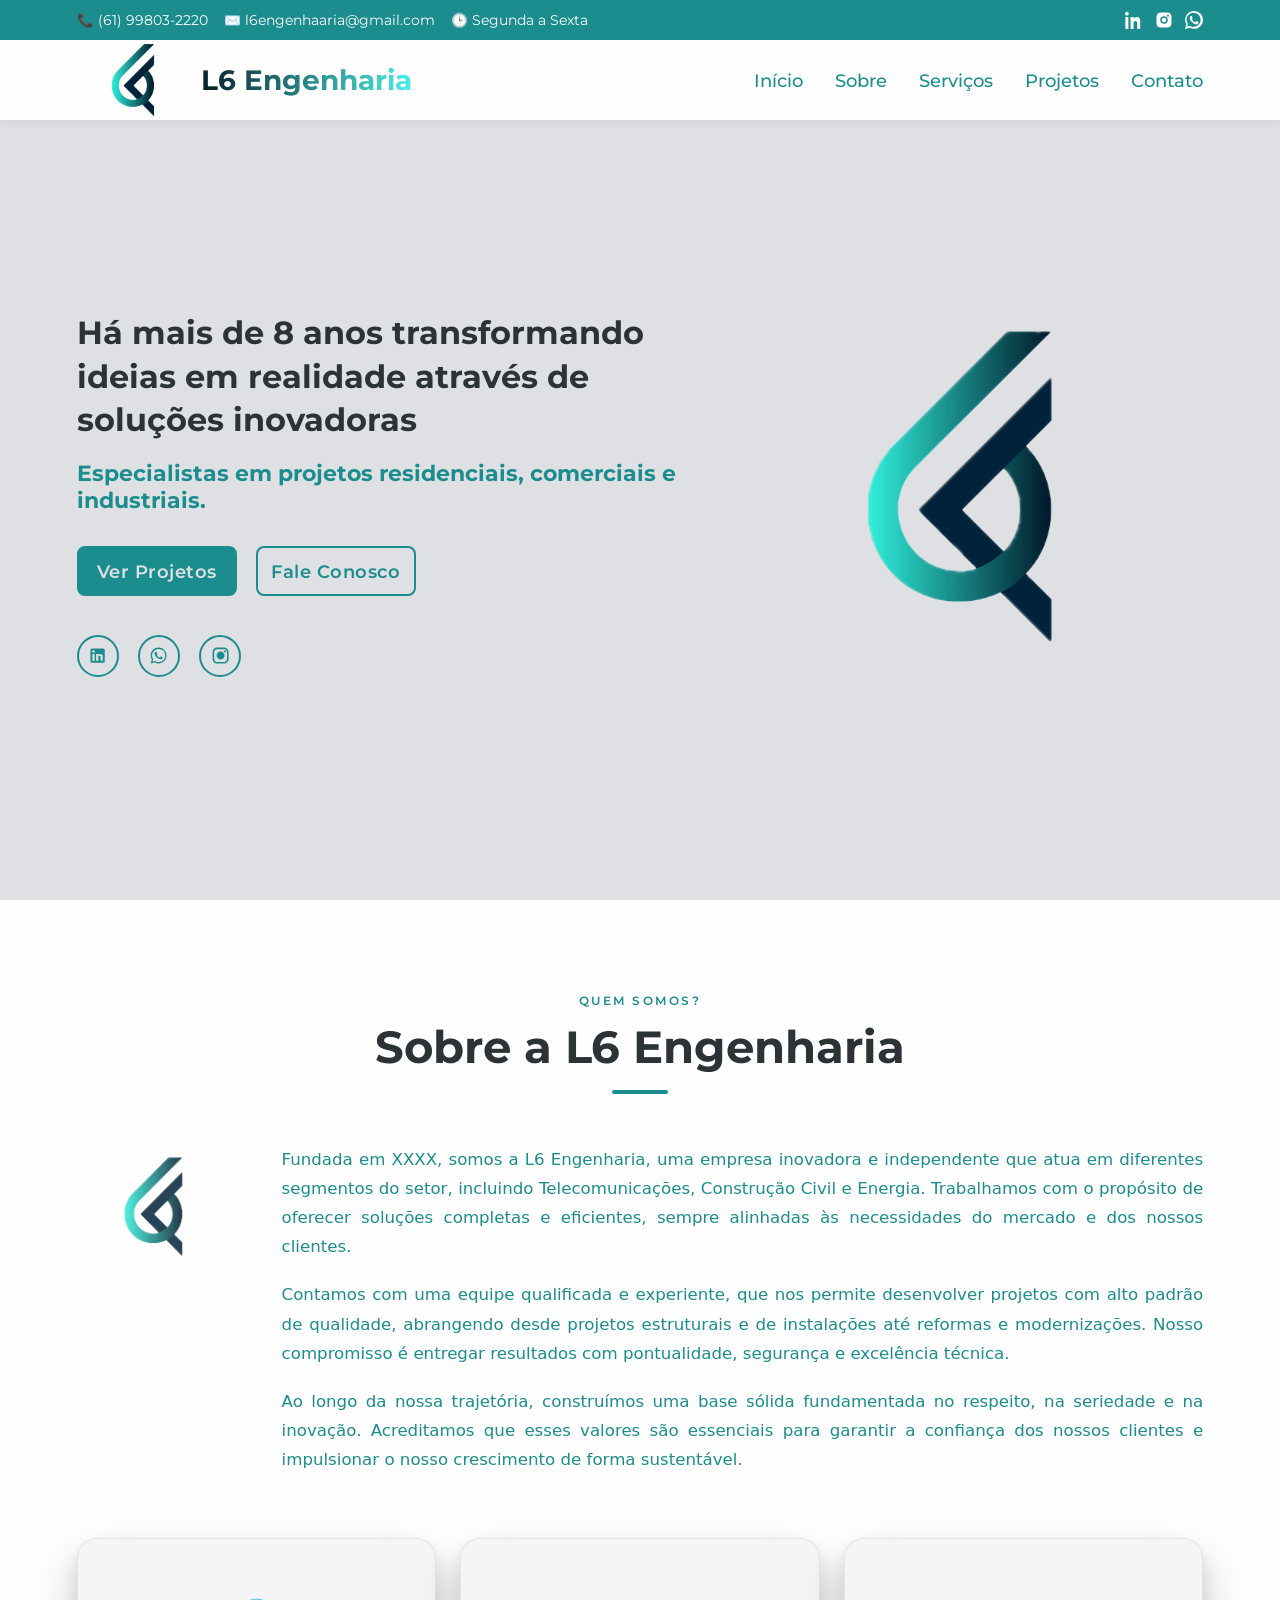
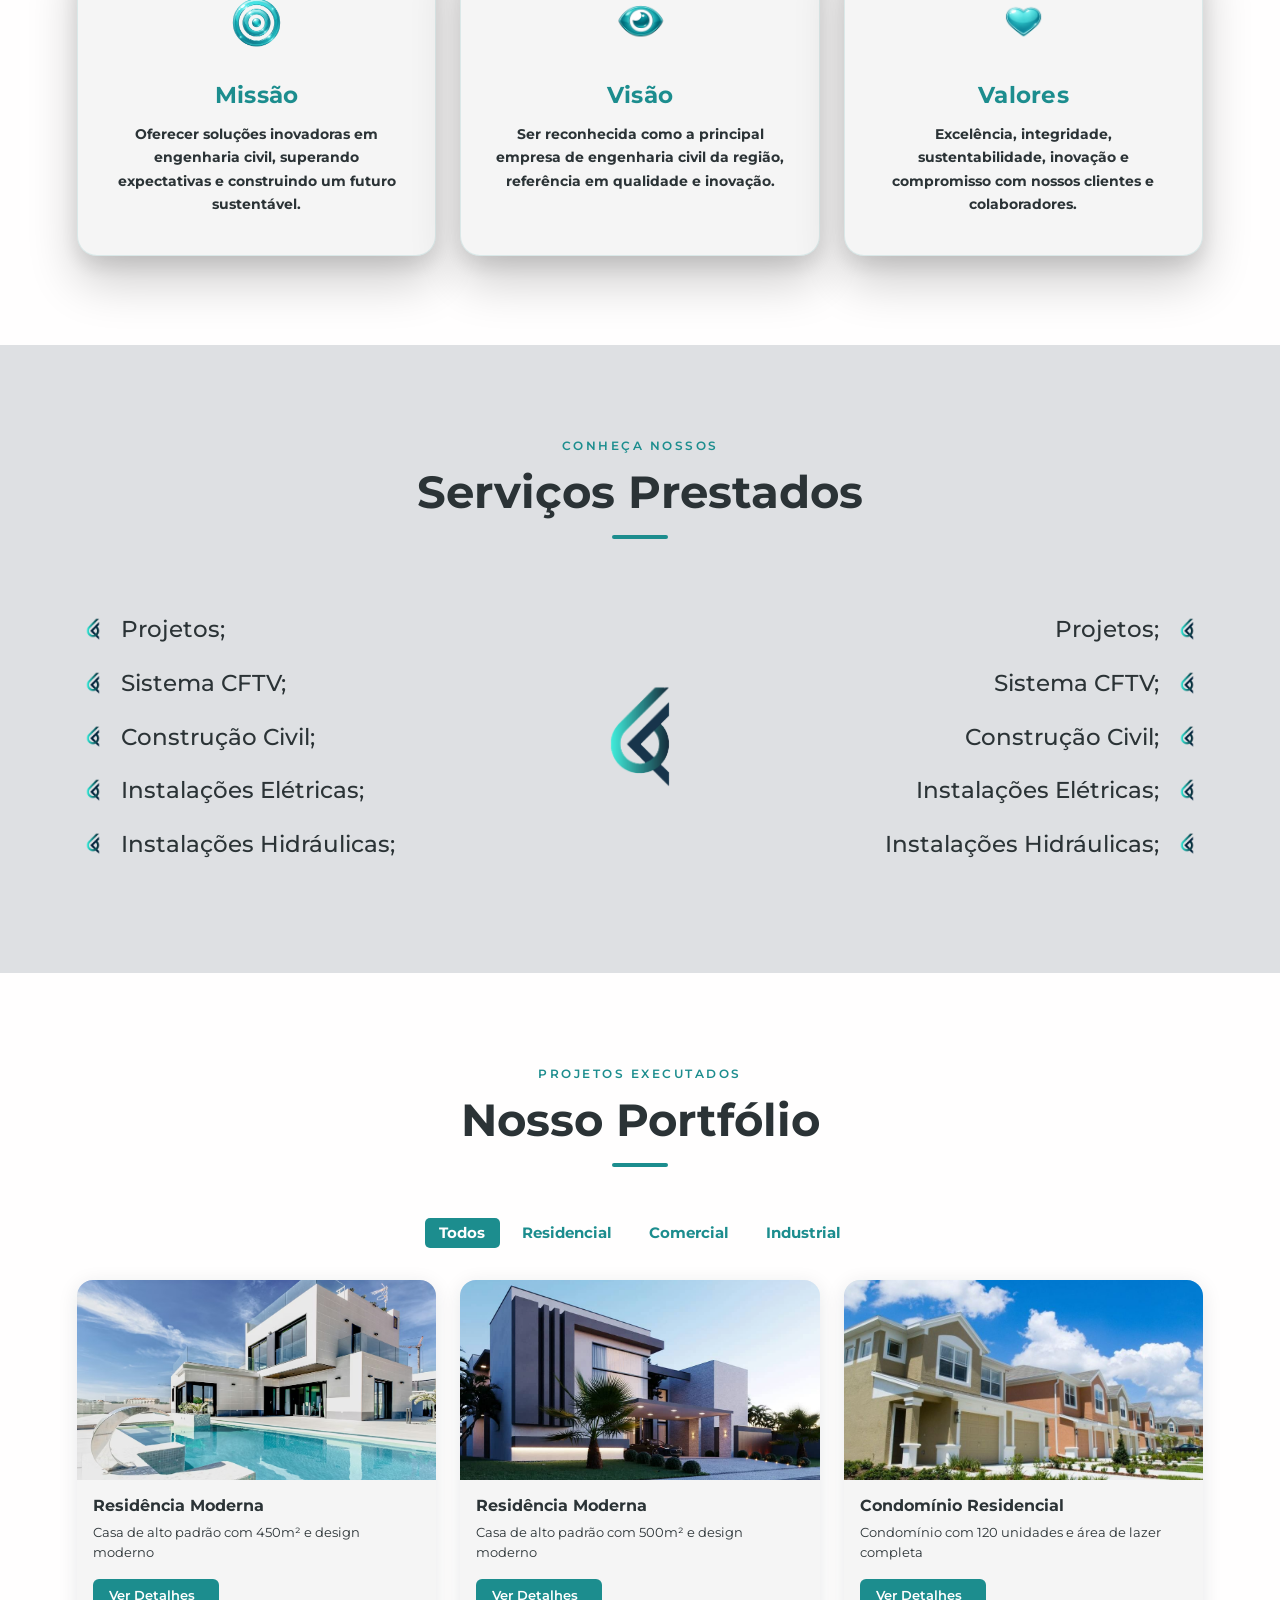
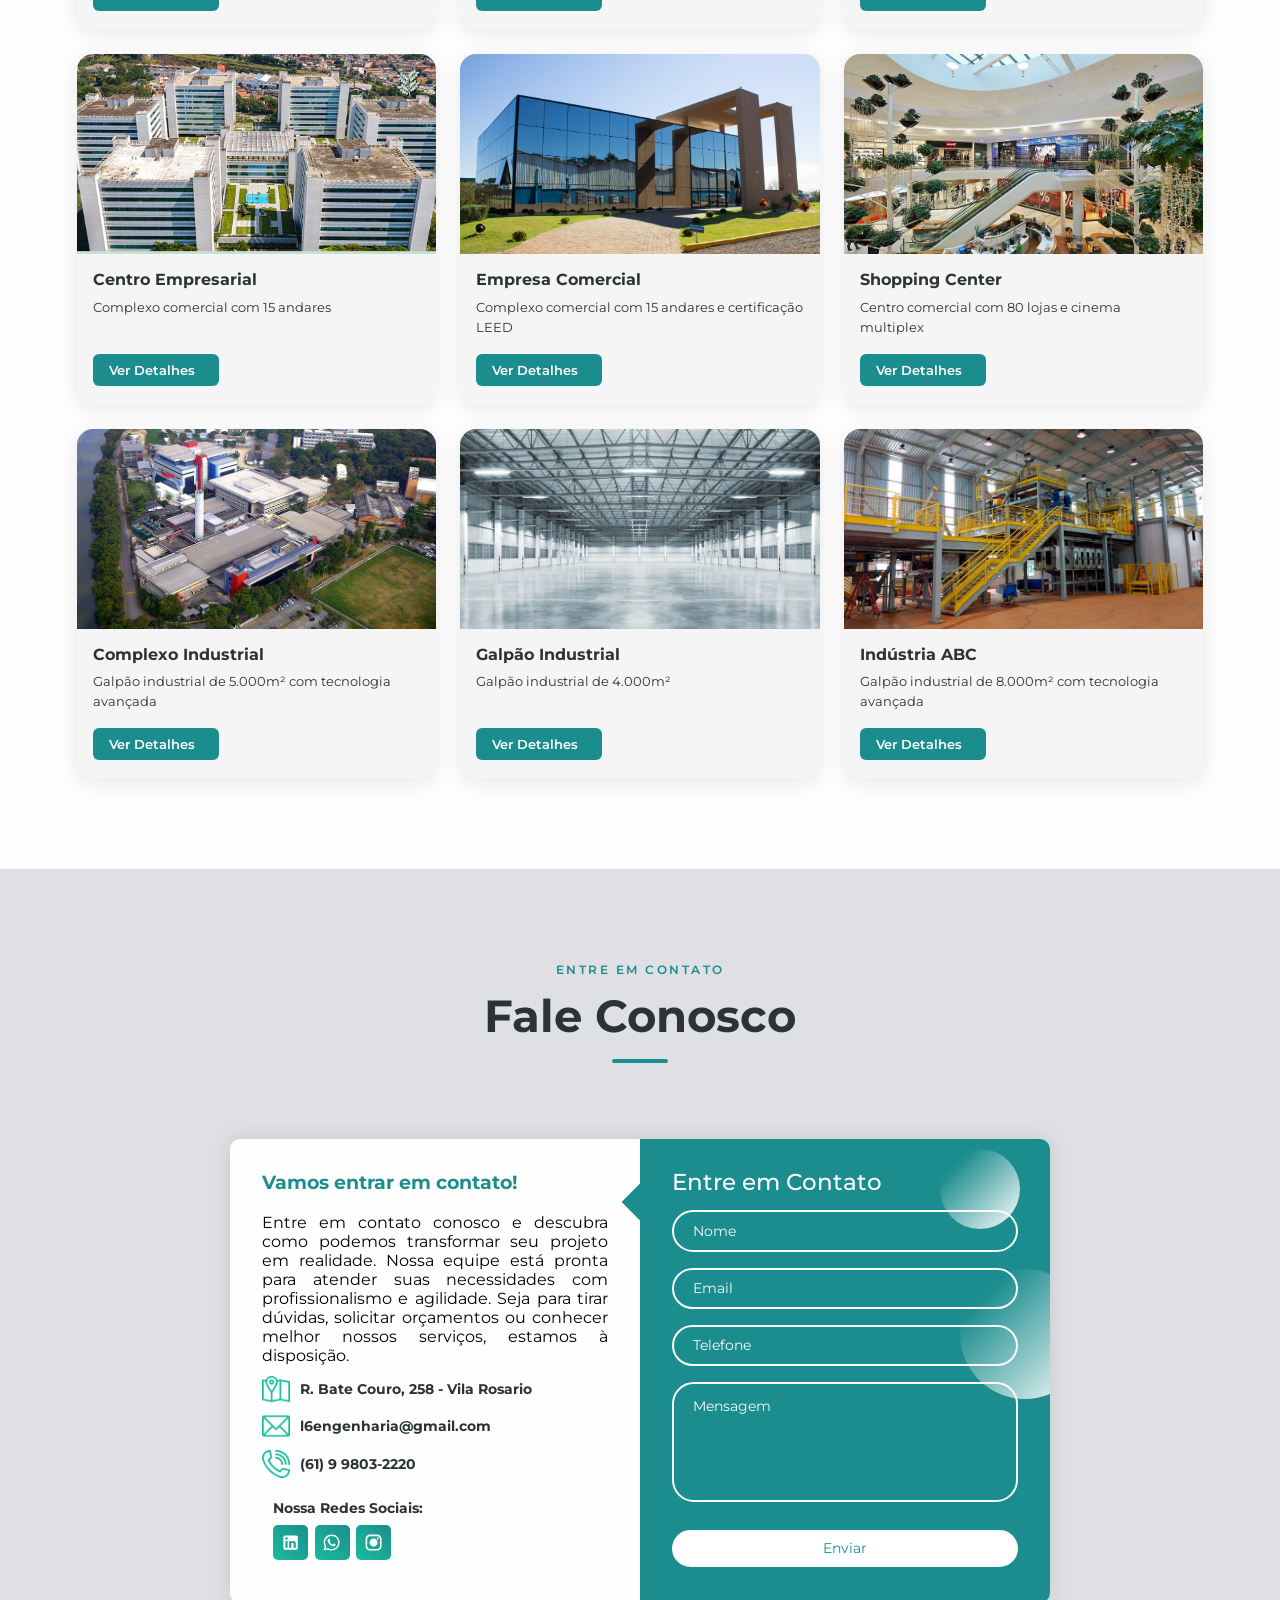
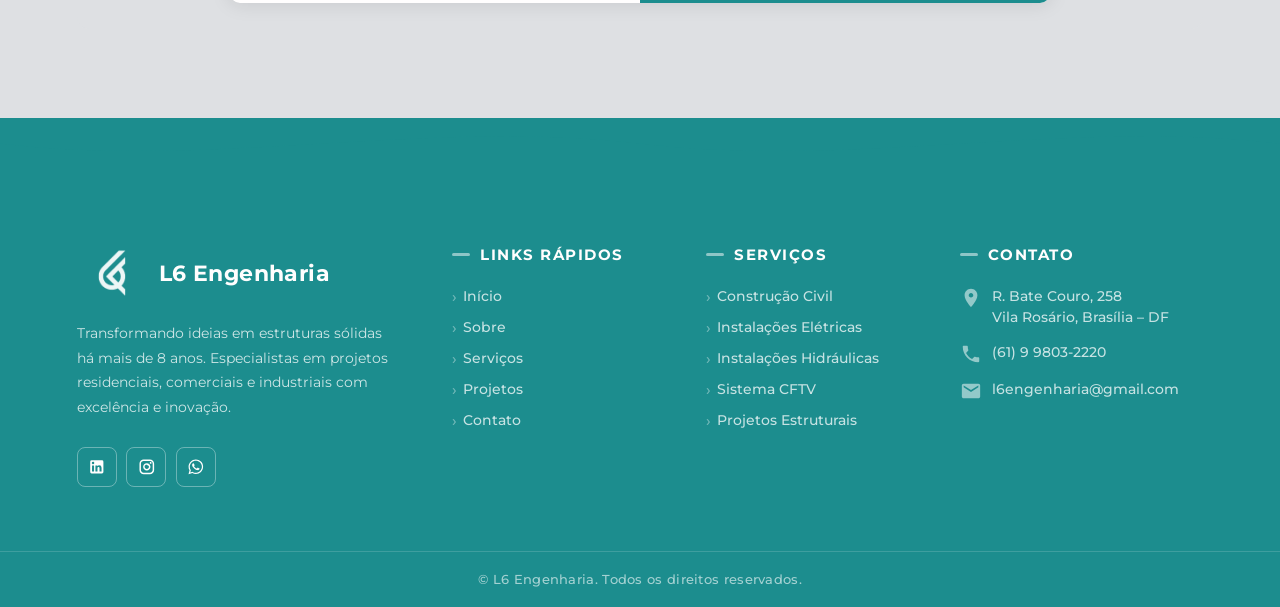
==== commit 5d94b1d2: "update: index.html" ====
--- a/index.html
+++ b/index.html
@@ -70,7 +70,7 @@
         <section id="home" class="home">
             <div class="home_conteudo">
                 
-                <h1>Há mais de 6 anos transformando ideias em realidade através de soluções inovadoras</h1>
+                <h1>Há mais de 8 anos transformando ideias em realidade através de soluções inovadoras</h1>
                 <b><p>Especialistas em projetos residenciais, comerciais e industriais.</p></b>
  
                 <div class="btn-box">
@@ -440,7 +440,7 @@
                         <span class="footer__logo-name">L6 Engenharia</span>
                     </div>
                     <p class="footer__desc">
-                        Transformando ideias em estruturas sólidas há mais de 6 anos. Especialistas em projetos residenciais, comerciais e industriais com excelência e inovação.
+                        Transformando ideias em estruturas sólidas há mais de 8 anos. Especialistas em projetos residenciais, comerciais e industriais com excelência e inovação.
                     </p>
                     <!-- Redes Sociais -->
                     <div class="footer__socials">
--- a/css/style.css
+++ b/css/style.css
@@ -5,7 +5,7 @@
     --header-h:    80px;
     --pre-header-h: 40px;
     --total-header: calc(var(--header-h) + var(--pre-header-h));
-    --color-bg:    #EDE8D0;
+    --color-bg:    #DEE0E3;
     --color-white: rgb(255, 254, 254);
     --color-teal:  #1C8D8E;
     --color-dark:  #2B3336;
@@ -762,7 +762,7 @@
 .container-contato {
     width: 100%;
     padding: clamp(12px, 2vw, 2rem);
-    background-color: var(--color-smoke);
+    background-color: var(--color-bg);
     overflow: hidden;
     display: flex;
     align-items: center;
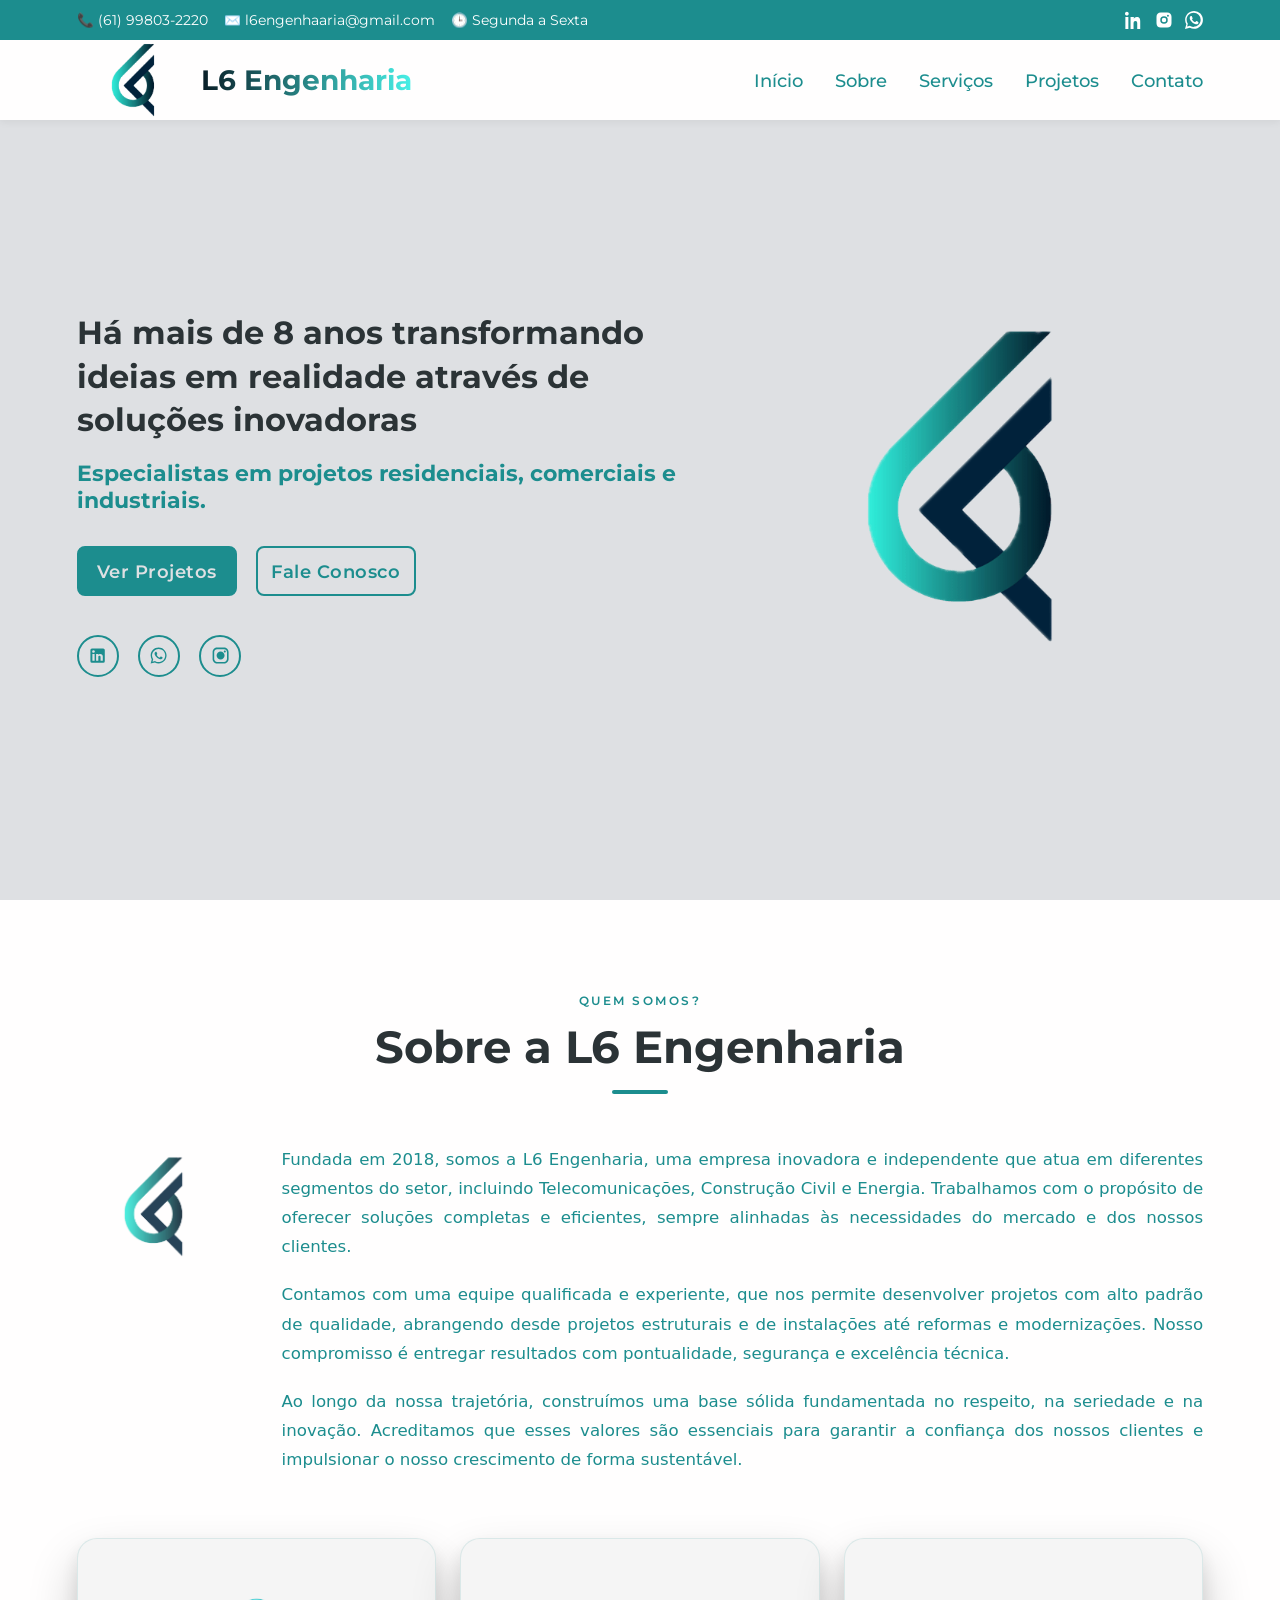
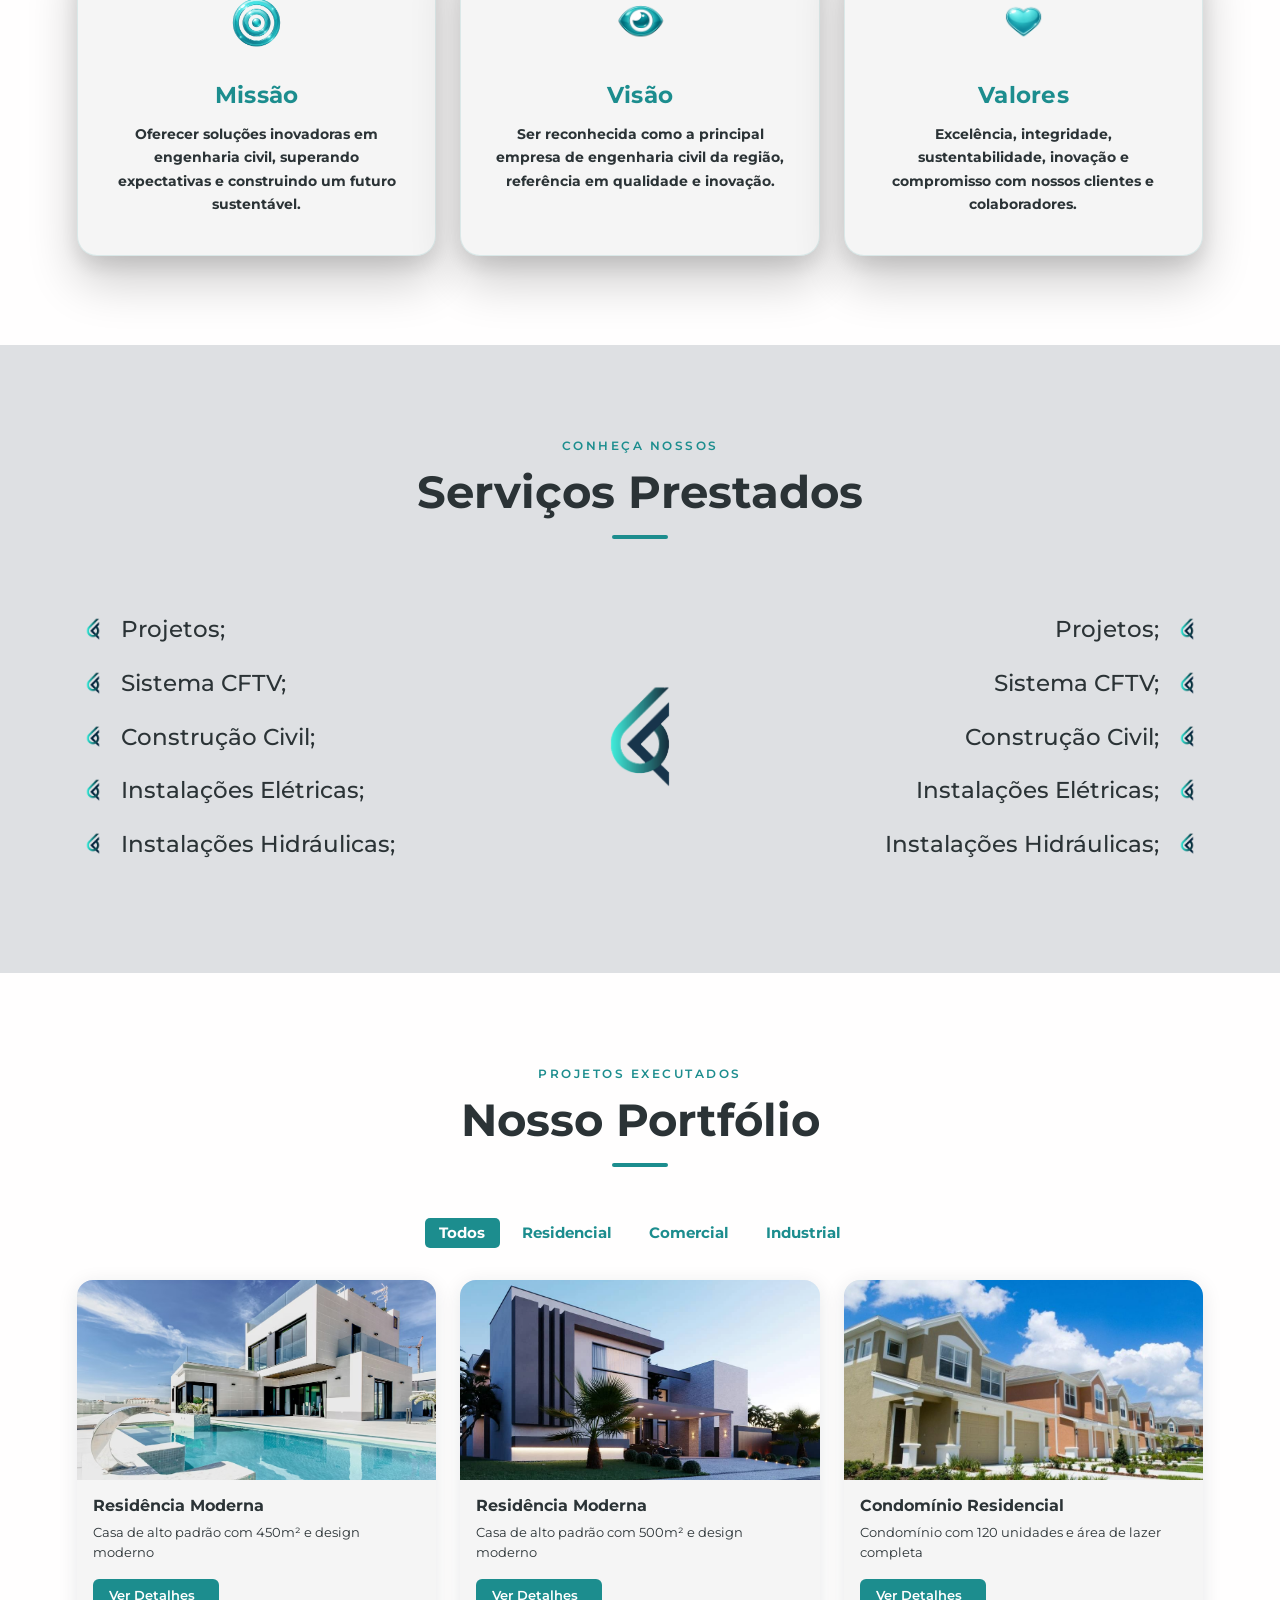
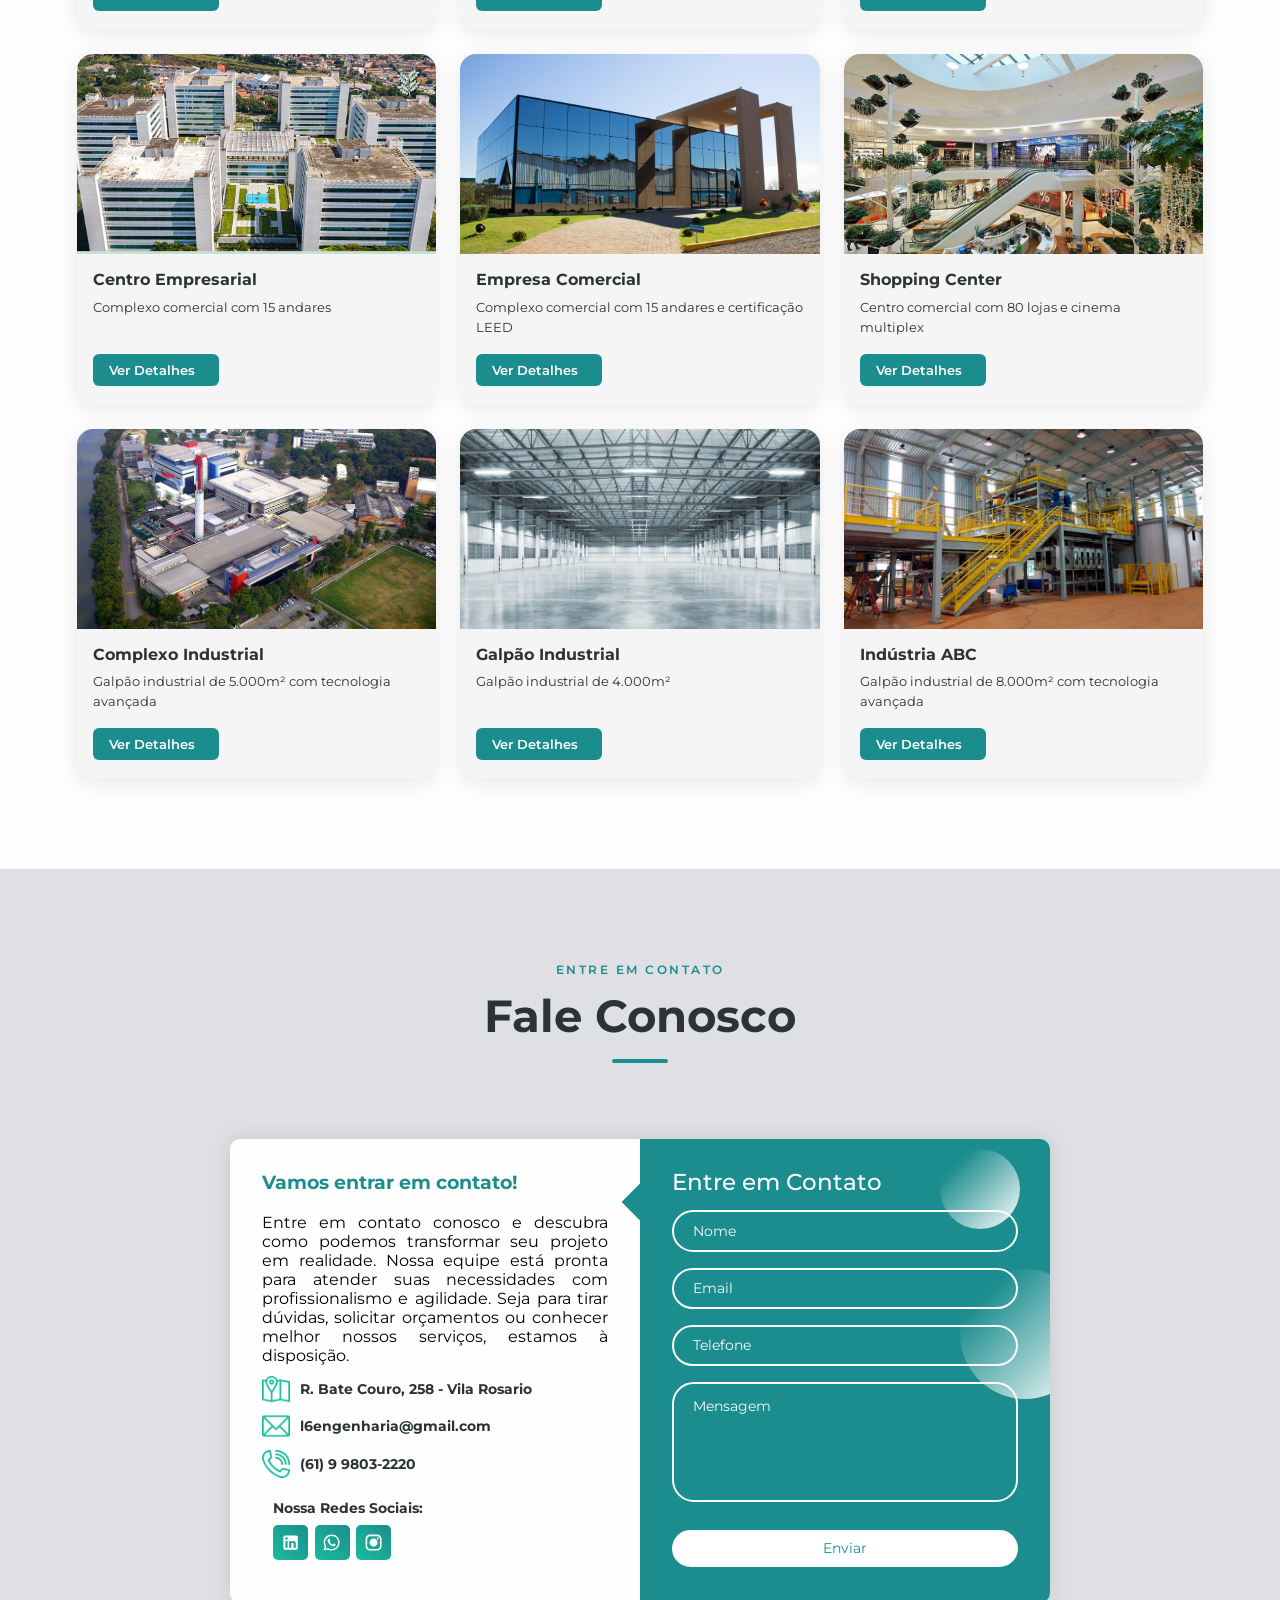
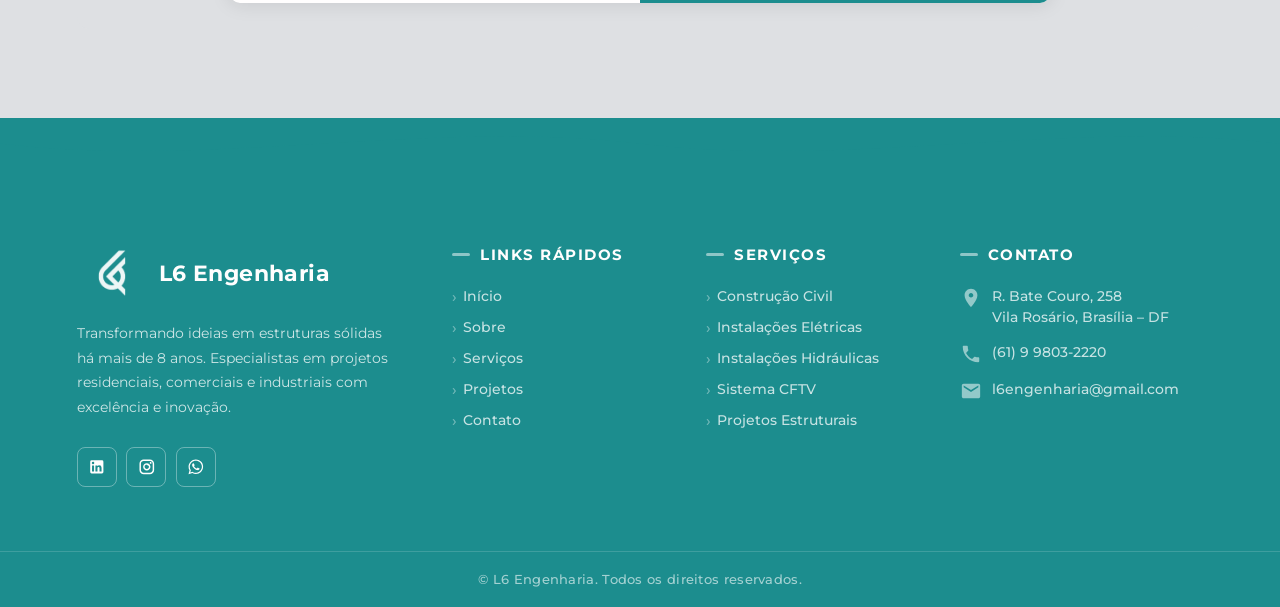
==== commit 53fb4d71: "refactor: alterei a data de fundação" ====
--- a/index.html
+++ b/index.html
@@ -111,7 +111,7 @@
                 </div>
                 <div class="textosob">
                     <p class="texto-sobre">
-                        Fundada em XXXX, somos a L6 Engenharia, uma empresa inovadora e independente que atua em diferentes segmentos do setor, incluindo Telecomunicações, Construção Civil e Energia. Trabalhamos com o propósito de oferecer soluções completas e eficientes, sempre alinhadas às necessidades do mercado e dos nossos clientes.
+                        Fundada em 2018, somos a L6 Engenharia, uma empresa inovadora e independente que atua em diferentes segmentos do setor, incluindo Telecomunicações, Construção Civil e Energia. Trabalhamos com o propósito de oferecer soluções completas e eficientes, sempre alinhadas às necessidades do mercado e dos nossos clientes.
                     </p>
                     <p class="texto-sobre">
                         Contamos com uma equipe qualificada e experiente, que nos permite desenvolver projetos com alto padrão de qualidade, abrangendo desde projetos estruturais e de instalações até reformas e modernizações. Nosso compromisso é entregar resultados com pontualidade, segurança e excelência técnica.
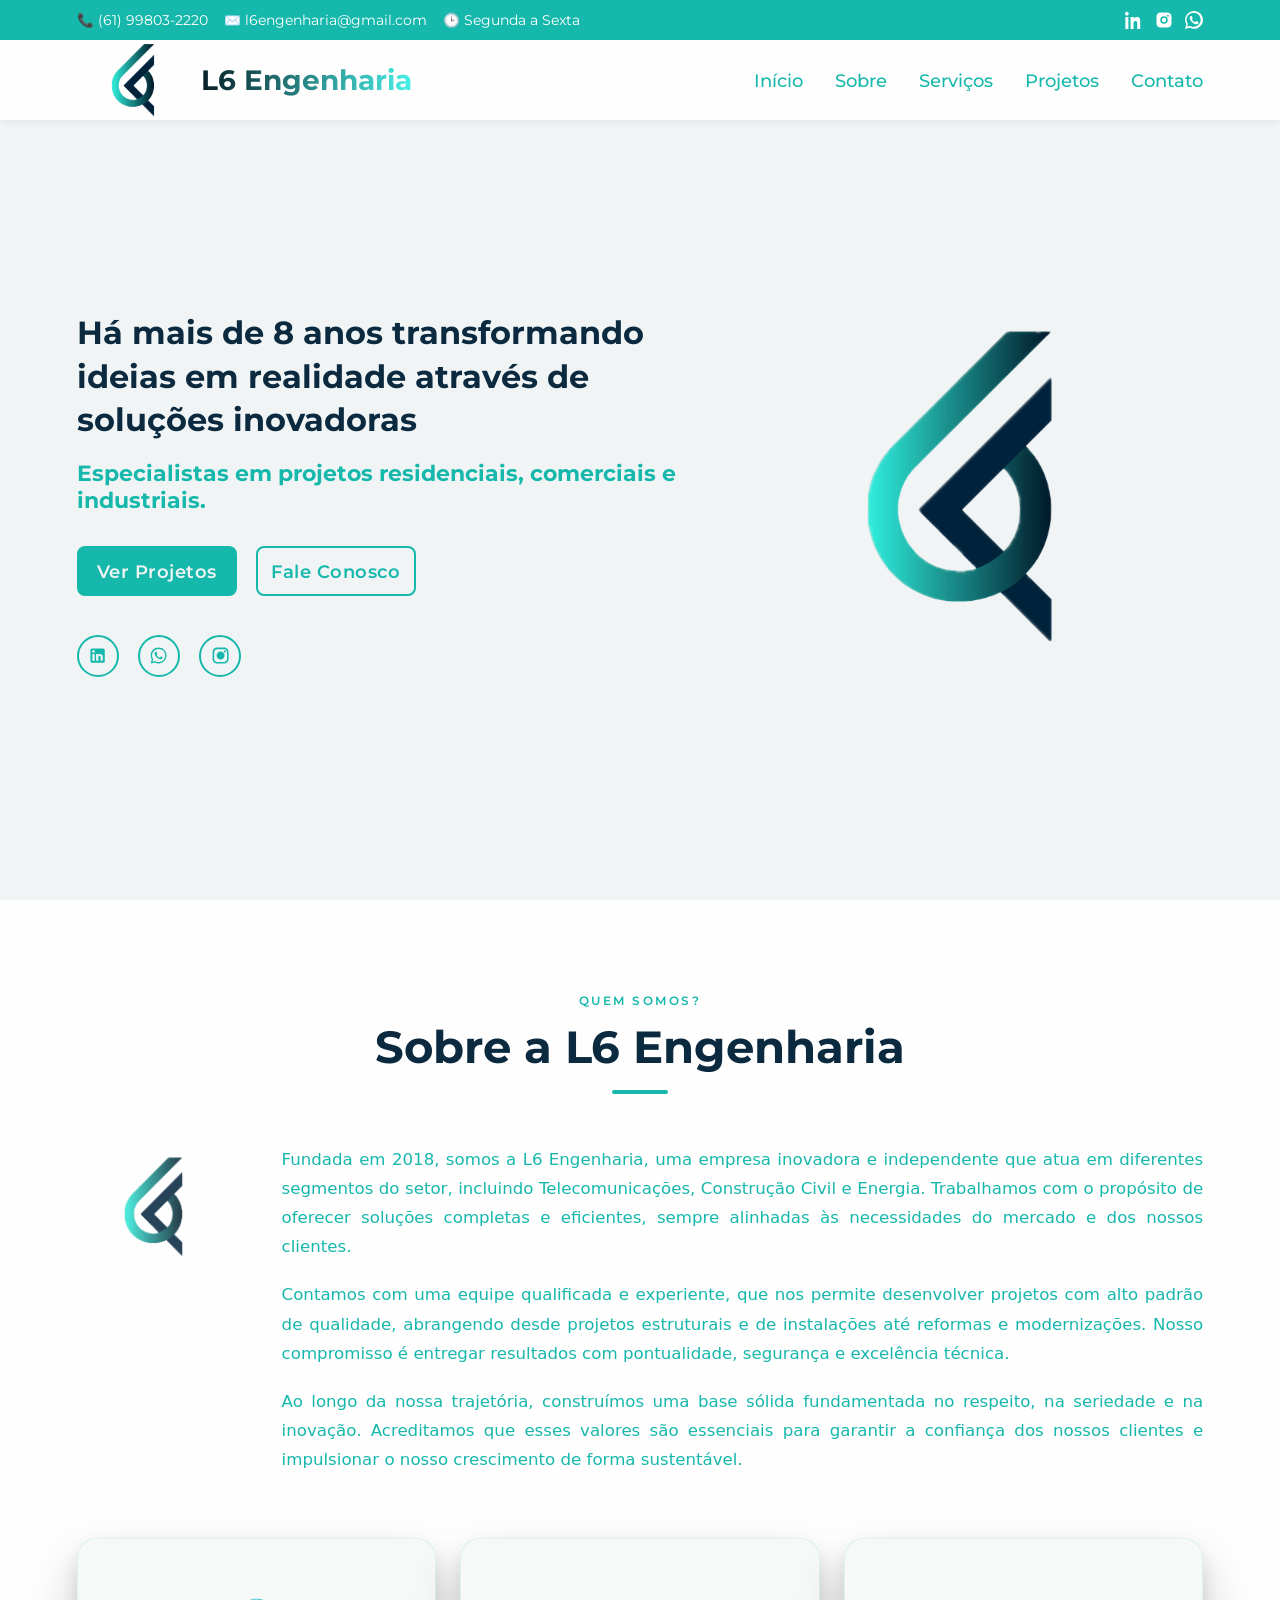
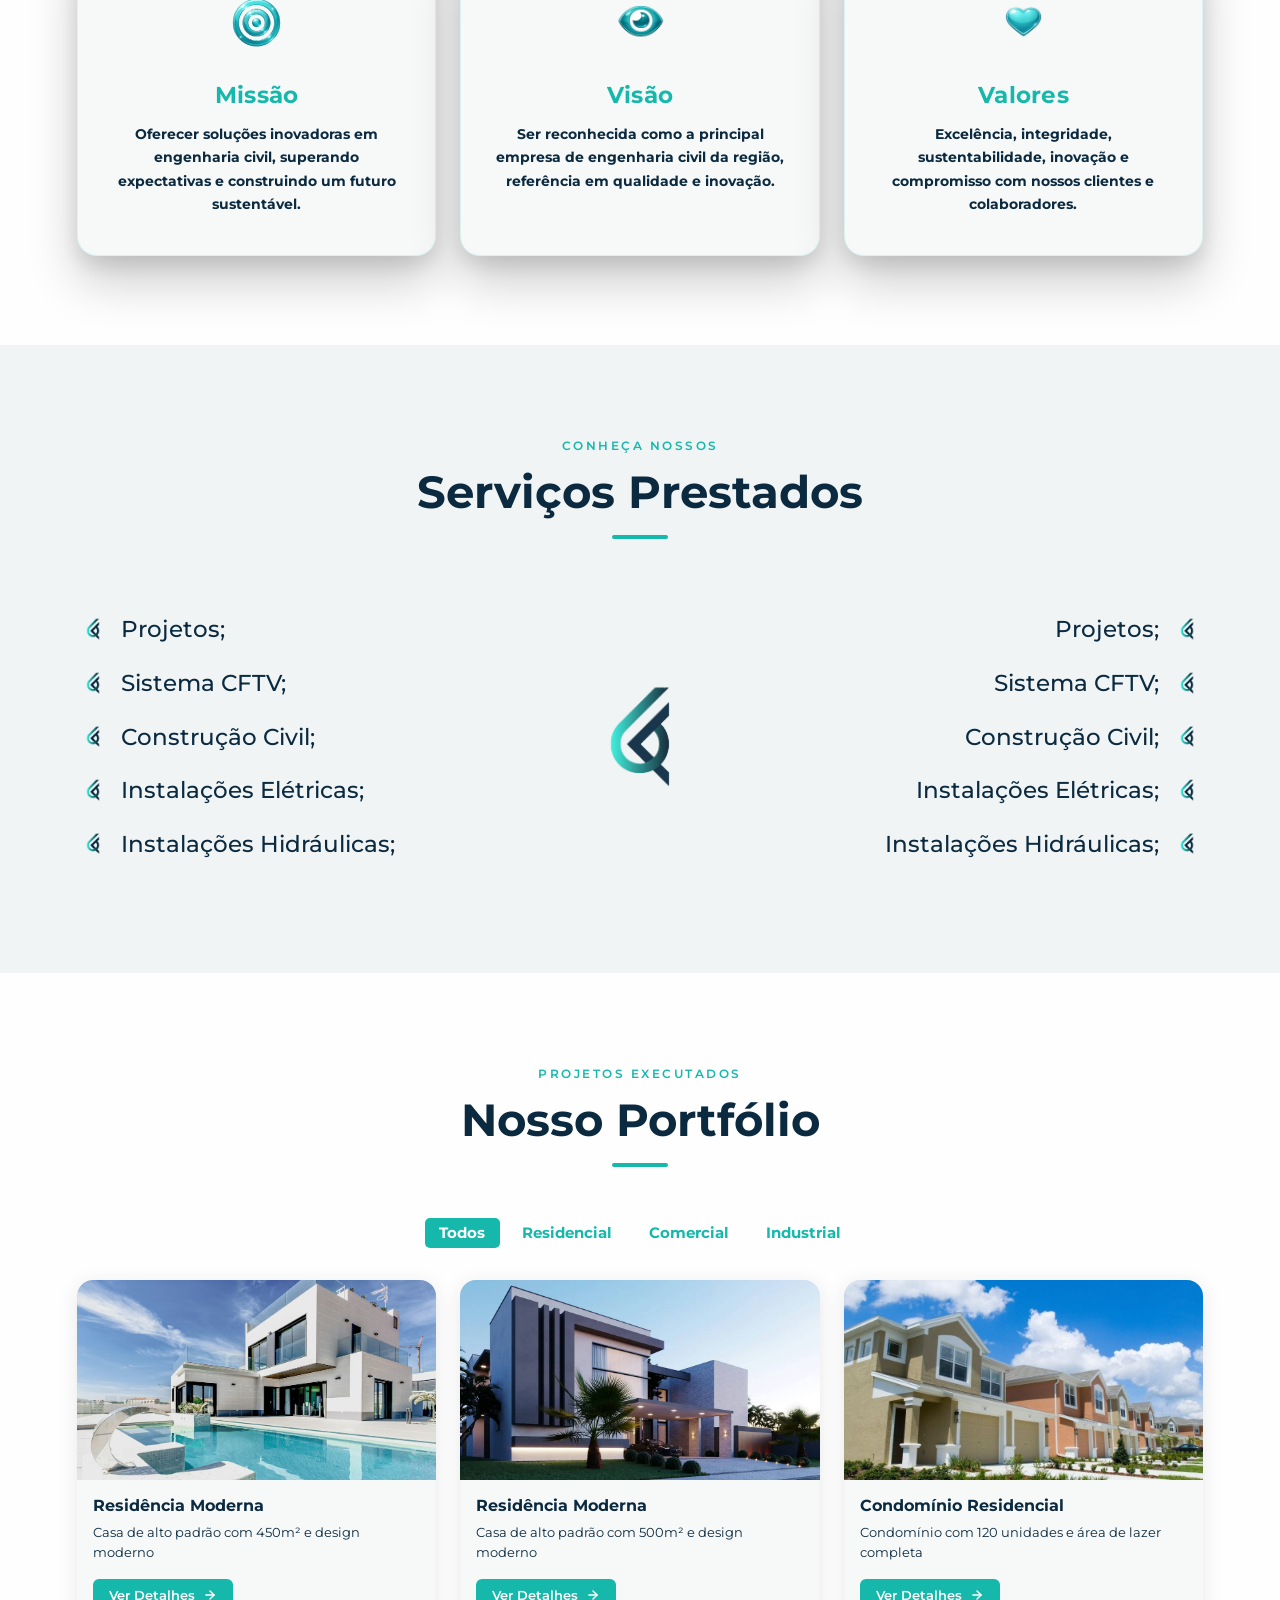
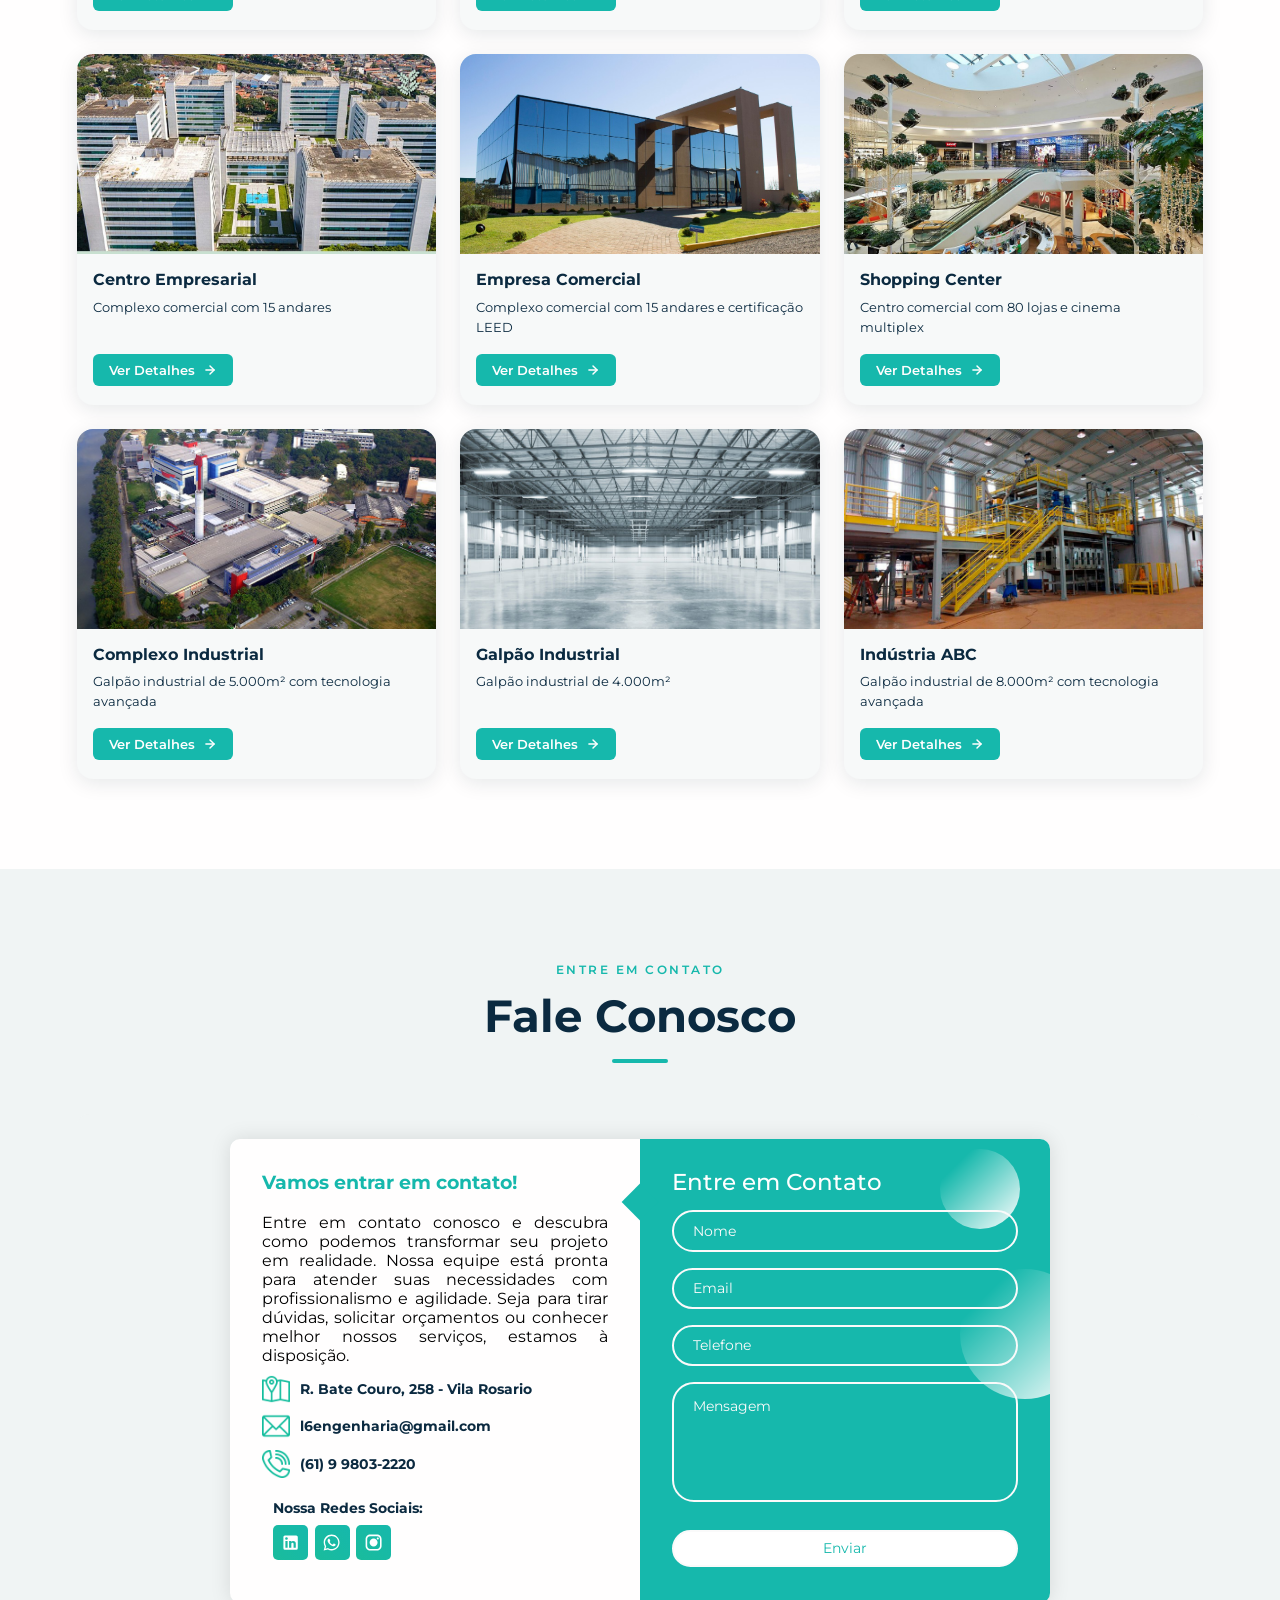
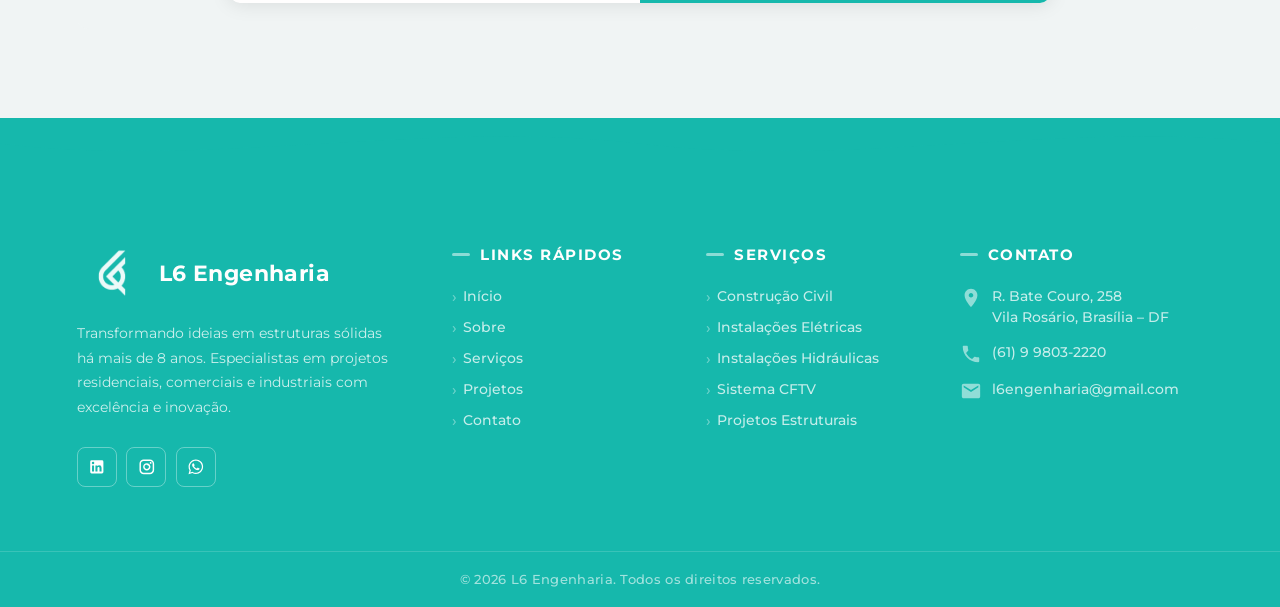
==== commit ef4a18f1: "novas-alterações" ====
--- a/index.html
+++ b/index.html
@@ -16,7 +16,7 @@
             
             <div class="pre-header_esq">
                 <span>📞 (61) 99803-2220</span>
-                <span class="email-span">✉️ l6engenhaaria@gmail.com</span>
+                <span class="email-span">✉️ l6engenharia@gmail.com</span>
                 <span class="hora">🕒 Segunda a Sexta</span>
             </div>
  
@@ -208,7 +208,7 @@
                         <p class="projetos__description">Casa de alto padrão com 450m² e design moderno</p>
                         <a href="#" class="button button--flex button--small projetos__button">
                             Ver Detalhes
-                            <i class="fas fa-arrow-right button__icon"></i>
+                            <svg class="button__icon" viewBox="0 0 24 24" width="14" height="14" fill="none" stroke="currentColor" stroke-width="2.5" stroke-linecap="round" stroke-linejoin="round" aria-hidden="true"><line x1="5" y1="12" x2="19" y2="12"></line><polyline points="12 5 19 12 12 19"></polyline></svg>
                         </a>
                     </div>
                 </div>
@@ -223,7 +223,7 @@
                         <p class="projetos__description">Casa de alto padrão com 500m² e design moderno</p>
                         <a href="#" class="button button--flex button--small projetos__button">
                             Ver Detalhes
-                            <i class="fas fa-arrow-right button__icon"></i>
+                            <svg class="button__icon" viewBox="0 0 24 24" width="14" height="14" fill="none" stroke="currentColor" stroke-width="2.5" stroke-linecap="round" stroke-linejoin="round" aria-hidden="true"><line x1="5" y1="12" x2="19" y2="12"></line><polyline points="12 5 19 12 12 19"></polyline></svg>
                         </a>
                     </div>
                 </div>
@@ -238,7 +238,7 @@
                         <p class="projetos__description">Condomínio com 120 unidades e área de lazer completa</p>
                         <a href="#" class="button button--flex button--small projetos__button">
                             Ver Detalhes
-                            <i class="fas fa-arrow-right button__icon"></i>
+                            <svg class="button__icon" viewBox="0 0 24 24" width="14" height="14" fill="none" stroke="currentColor" stroke-width="2.5" stroke-linecap="round" stroke-linejoin="round" aria-hidden="true"><line x1="5" y1="12" x2="19" y2="12"></line><polyline points="12 5 19 12 12 19"></polyline></svg>
                         </a>
                     </div>
                 </div>
@@ -253,7 +253,7 @@
                         <p class="projetos__description">Complexo comercial com 15 andares</p>
                         <a href="#" class="button button--flex button--small projetos__button">
                             Ver Detalhes
-                            <i class="fas fa-arrow-right button__icon"></i>
+                            <svg class="button__icon" viewBox="0 0 24 24" width="14" height="14" fill="none" stroke="currentColor" stroke-width="2.5" stroke-linecap="round" stroke-linejoin="round" aria-hidden="true"><line x1="5" y1="12" x2="19" y2="12"></line><polyline points="12 5 19 12 12 19"></polyline></svg>
                         </a>
                     </div>
                 </div>
@@ -268,7 +268,7 @@
                         <p class="projetos__description">Complexo comercial com 15 andares e certificação LEED</p>
                         <a href="#" class="button button--flex button--small projetos__button">
                             Ver Detalhes
-                            <i class="fas fa-arrow-right button__icon"></i>
+                            <svg class="button__icon" viewBox="0 0 24 24" width="14" height="14" fill="none" stroke="currentColor" stroke-width="2.5" stroke-linecap="round" stroke-linejoin="round" aria-hidden="true"><line x1="5" y1="12" x2="19" y2="12"></line><polyline points="12 5 19 12 12 19"></polyline></svg>
                         </a>
                     </div>
                 </div>
@@ -283,7 +283,7 @@
                         <p class="projetos__description">Centro comercial com 80 lojas e cinema multiplex</p>
                         <a href="#" class="button button--flex button--small projetos__button">
                             Ver Detalhes
-                            <i class="fas fa-arrow-right button__icon"></i>
+                            <svg class="button__icon" viewBox="0 0 24 24" width="14" height="14" fill="none" stroke="currentColor" stroke-width="2.5" stroke-linecap="round" stroke-linejoin="round" aria-hidden="true"><line x1="5" y1="12" x2="19" y2="12"></line><polyline points="12 5 19 12 12 19"></polyline></svg>
                         </a>
                     </div>
                 </div>
@@ -298,7 +298,7 @@
                         <p class="projetos__description">Galpão industrial de 5.000m² com tecnologia avançada</p>
                         <a href="#" class="button button--flex button--small projetos__button">
                             Ver Detalhes
-                            <i class="fas fa-arrow-right button__icon"></i>
+                            <svg class="button__icon" viewBox="0 0 24 24" width="14" height="14" fill="none" stroke="currentColor" stroke-width="2.5" stroke-linecap="round" stroke-linejoin="round" aria-hidden="true"><line x1="5" y1="12" x2="19" y2="12"></line><polyline points="12 5 19 12 12 19"></polyline></svg>
                         </a>
                     </div>
                 </div>
@@ -313,7 +313,7 @@
                         <p class="projetos__description">Galpão industrial de 4.000m²</p>
                         <a href="#" class="button button--flex button--small projetos__button">
                             Ver Detalhes
-                            <i class="fas fa-arrow-right button__icon"></i>
+                            <svg class="button__icon" viewBox="0 0 24 24" width="14" height="14" fill="none" stroke="currentColor" stroke-width="2.5" stroke-linecap="round" stroke-linejoin="round" aria-hidden="true"><line x1="5" y1="12" x2="19" y2="12"></line><polyline points="12 5 19 12 12 19"></polyline></svg>
                         </a>
                     </div>
                 </div>
@@ -328,7 +328,7 @@
                         <p class="projetos__description">Galpão industrial de 8.000m² com tecnologia avançada</p>
                         <a href="#" class="button button--flex button--small projetos__button">
                             Ver Detalhes
-                            <i class="fas fa-arrow-right button__icon"></i>
+                            <svg class="button__icon" viewBox="0 0 24 24" width="14" height="14" fill="none" stroke="currentColor" stroke-width="2.5" stroke-linecap="round" stroke-linejoin="round" aria-hidden="true"><line x1="5" y1="12" x2="19" y2="12"></line><polyline points="12 5 19 12 12 19"></polyline></svg>
                         </a>
                     </div>
                 </div>
@@ -426,7 +426,7 @@
         <!-- Onda decorativa no topo -->
         <div class="footer__wave" aria-hidden="true">
             <svg viewBox="0 0 1440 60" preserveAspectRatio="none" xmlns="http://www.w3.org/2000/svg">
-                <path d="M0,30 C240,60 480,0 720,30 C960,60 1200,0 1440,30 L1440,60 L0,60 Z" fill="#1C8D8E"/>
+                <path d="M0,30 C240,60 480,0 720,30 C960,60 1200,0 1440,30 L1440,60 L0,60 Z" fill="#16B8AC"/>
             </svg>
         </div>
     
@@ -535,6 +535,13 @@
         </div>
     </footer>
  
+    <button id="back-to-top" class="back-to-top" aria-label="Voltar ao topo">
+        <svg viewBox="0 0 24 24" width="22" height="22" fill="none" stroke="currentColor" stroke-width="2.5" stroke-linecap="round" stroke-linejoin="round" aria-hidden="true">
+            <line x1="12" y1="19" x2="12" y2="5"></line>
+            <polyline points="5 12 12 5 19 12"></polyline>
+        </svg>
+    </button>
+
     <script src="js/script.js"></script>
  
 </body>
--- a/css/style.css
+++ b/css/style.css
@@ -5,11 +5,12 @@
     --header-h:    80px;
     --pre-header-h: 40px;
     --total-header: calc(var(--header-h) + var(--pre-header-h));
-    --color-bg:    #DEE0E3;
-    --color-white: rgb(255, 254, 254);
-    --color-teal:  #1C8D8E;
-    --color-dark:  #2B3336;
-    --color-smoke: whitesmoke;
+    --color-bg:        #F0F4F4;
+    --color-white:     rgb(255, 254, 254);
+    --color-teal:      #16B8AC;
+    --color-teal-light:#2DD4C5;
+    --color-dark:      #0B2A40;
+    --color-smoke:     #F7F9F9;
     --section-px:  clamp(1rem, 6vw, 10%);
 }
  
@@ -486,7 +487,7 @@
  
 .card_sobre {
     background-color: var(--color-smoke);
-    border: 1px solid rgba(28, 141, 142, .12);
+    border: 1px solid rgba(22, 184, 172, .12);
     padding: clamp(20px, 3vw, 40px) clamp(16px, 2.5vw, 32px);
     border-radius: 20px;
     text-align: center;
@@ -1432,4 +1433,49 @@
  
 /* ══ UTILITÁRIOS ═════════════════════════════════════════════════════════════ */
 table { border-collapse: collapse; width: 100%; }
-.table-wrapper { overflow-x: auto; -webkit-overflow-scrolling: touch; }+.table-wrapper { overflow-x: auto; -webkit-overflow-scrolling: touch; }
+
+/* ══ BOTÃO VOLTAR AO TOPO ════════════════════════════════════════════════════ */
+.back-to-top {
+    position: fixed;
+    right: clamp(16px, 3vw, 32px);
+    bottom: clamp(16px, 3vw, 32px);
+    width: 48px;
+    height: 48px;
+    border: none;
+    border-radius: 50%;
+    background-color: var(--color-teal);
+    color: var(--color-white);
+    display: flex;
+    align-items: center;
+    justify-content: center;
+    cursor: pointer;
+    box-shadow: 0 8px 20px rgba(11, 42, 64, .25);
+    z-index: 250;
+    opacity: 0;
+    visibility: hidden;
+    transform: translateY(16px);
+    transition: opacity .3s ease, transform .3s ease, visibility .3s ease, background-color .25s ease, box-shadow .25s ease;
+}
+
+.back-to-top.show {
+    opacity: 1;
+    visibility: visible;
+    transform: translateY(0);
+}
+
+.back-to-top:hover,
+.back-to-top:focus-visible {
+    background-color: var(--color-teal-light);
+    box-shadow: 0 10px 24px rgba(11, 42, 64, .32);
+}
+
+.back-to-top:active { transform: translateY(0) scale(.92); }
+
+@media (max-width: 479px) {
+    .back-to-top {
+        width: 42px;
+        height: 42px;
+    }
+    .back-to-top svg { width: 18px; height: 18px; }
+}
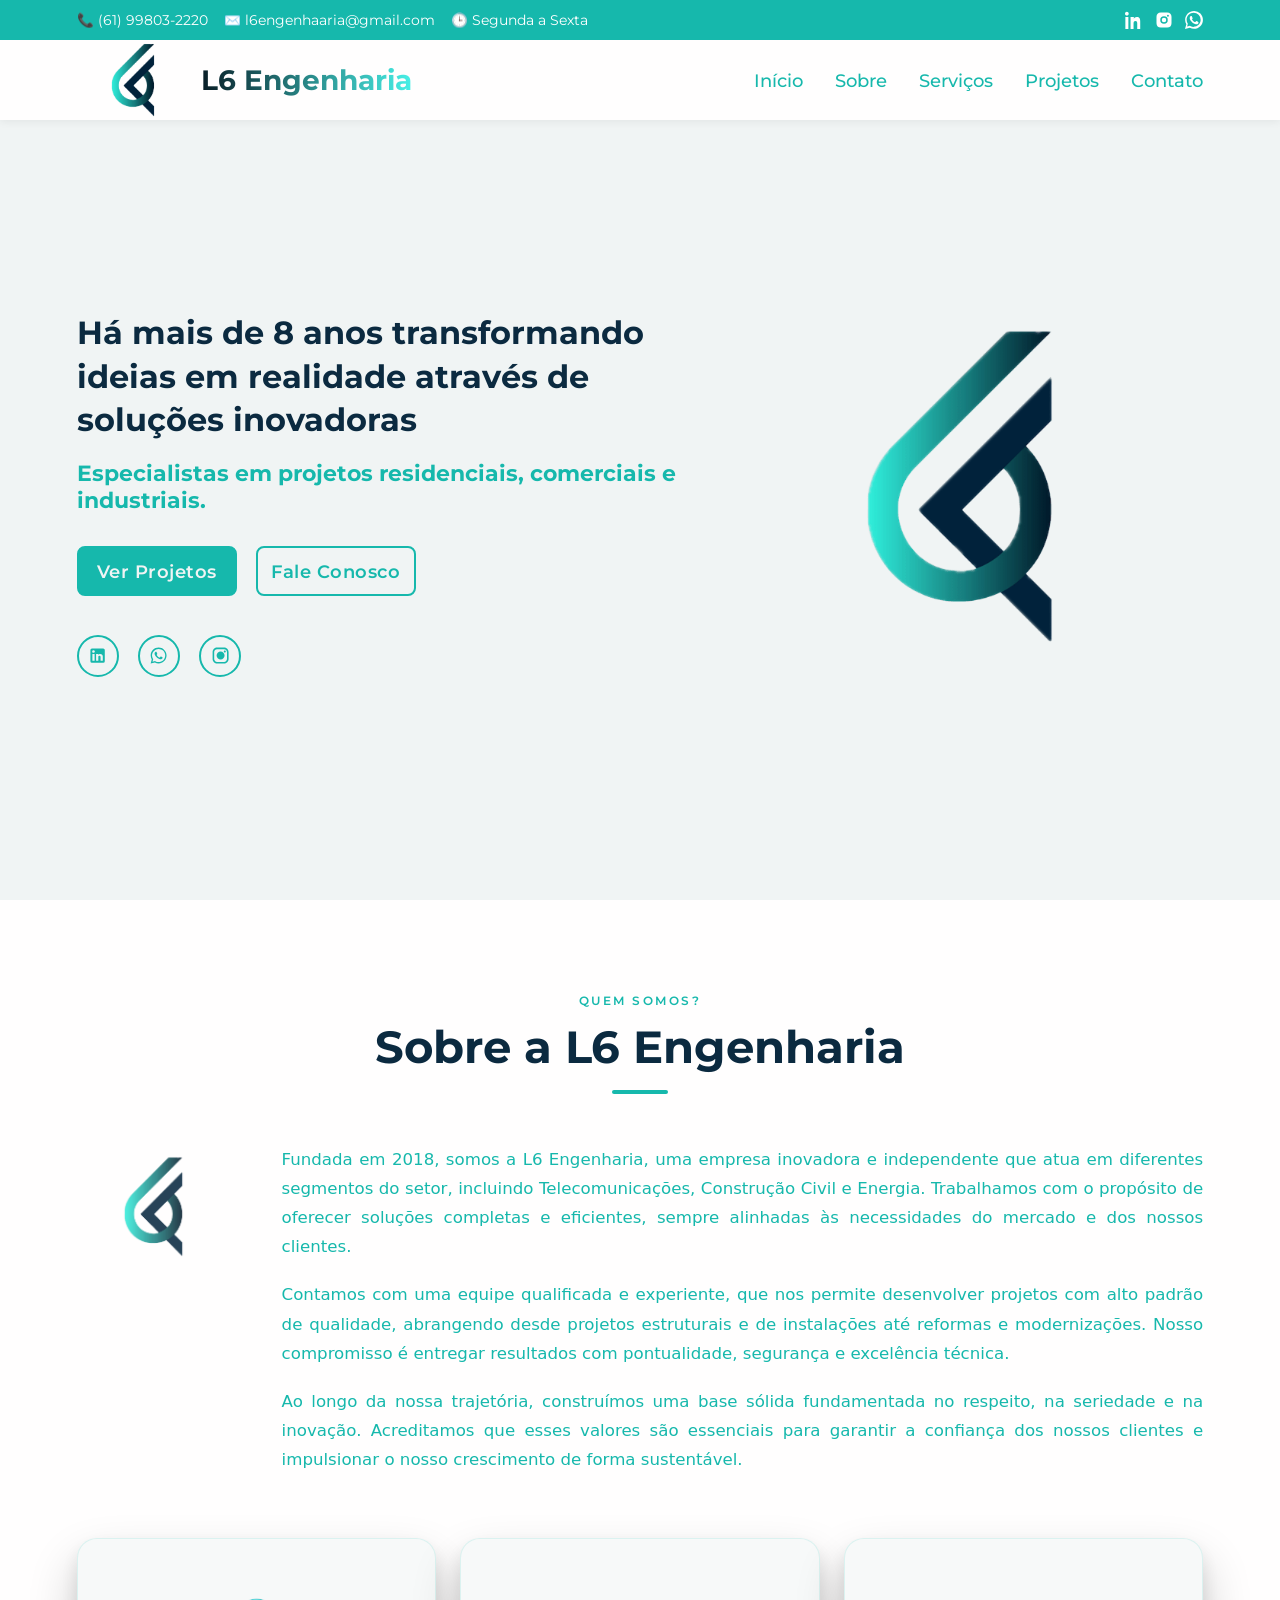
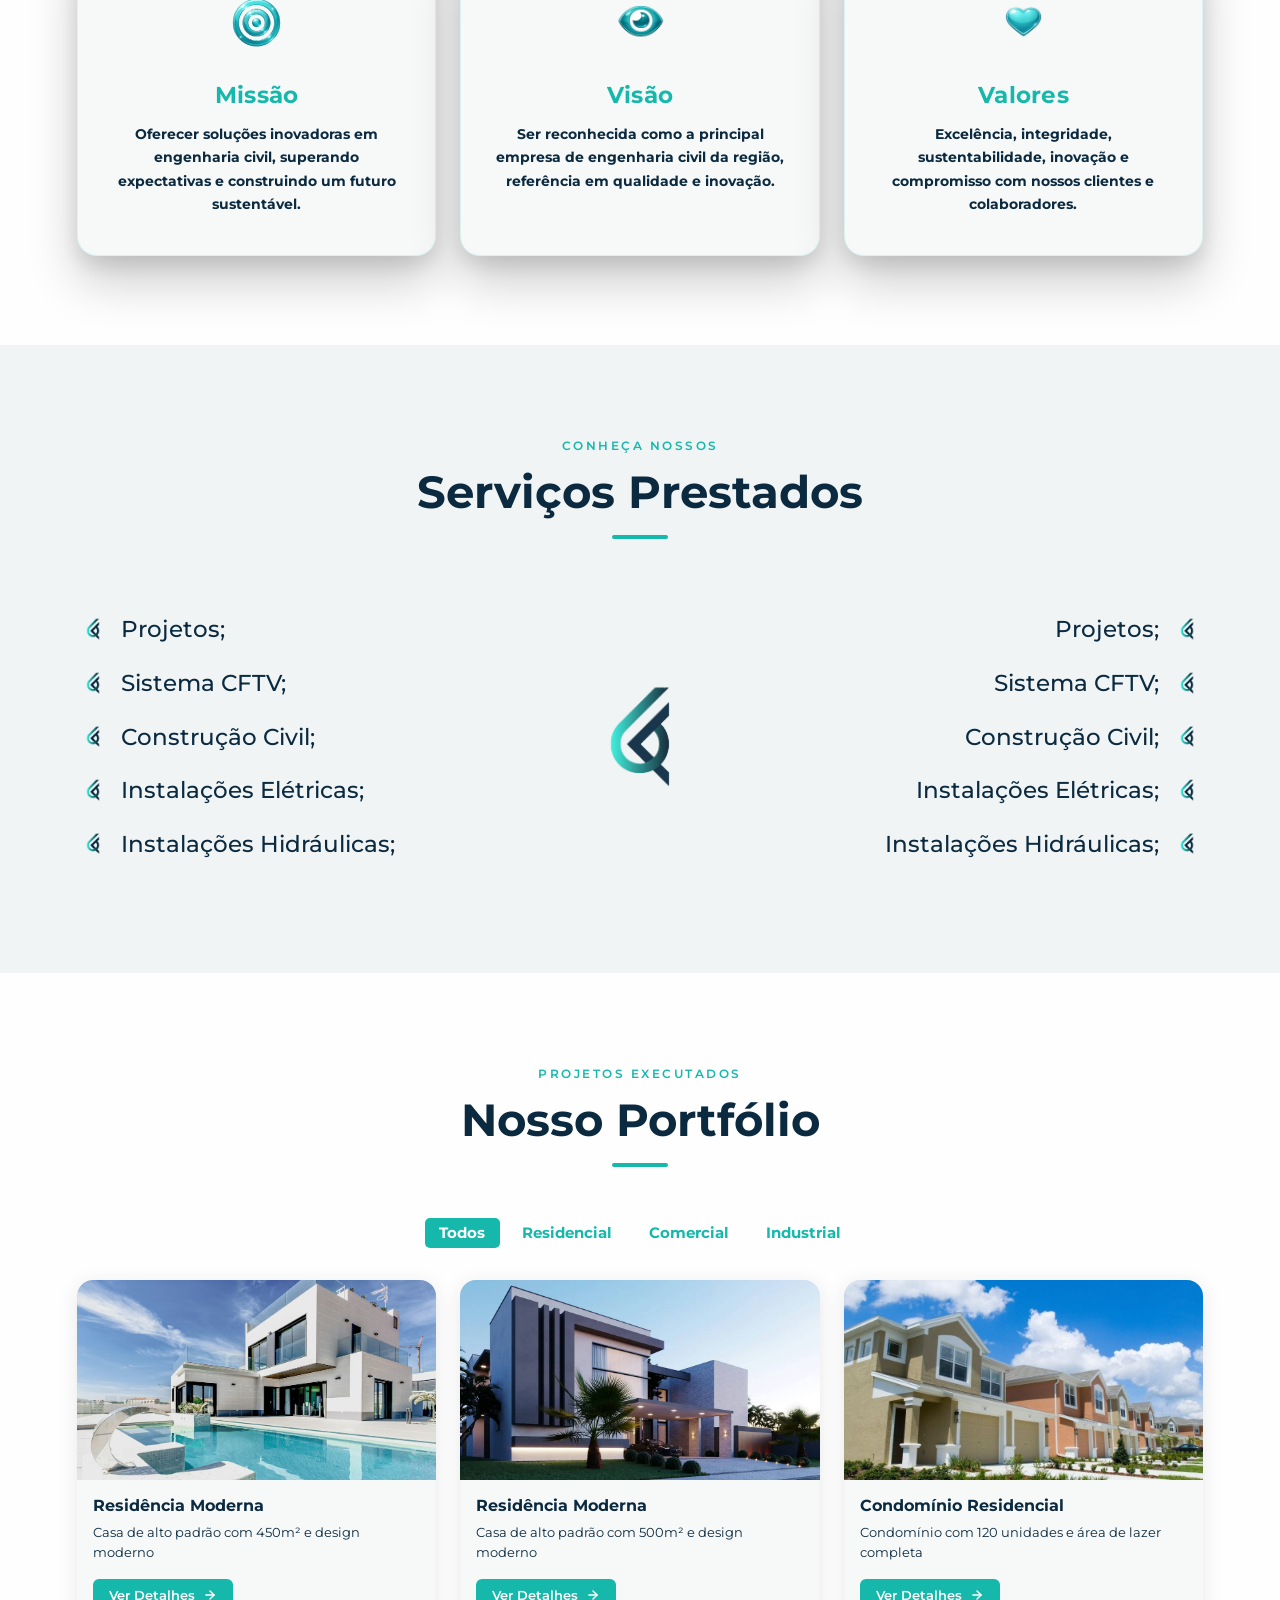
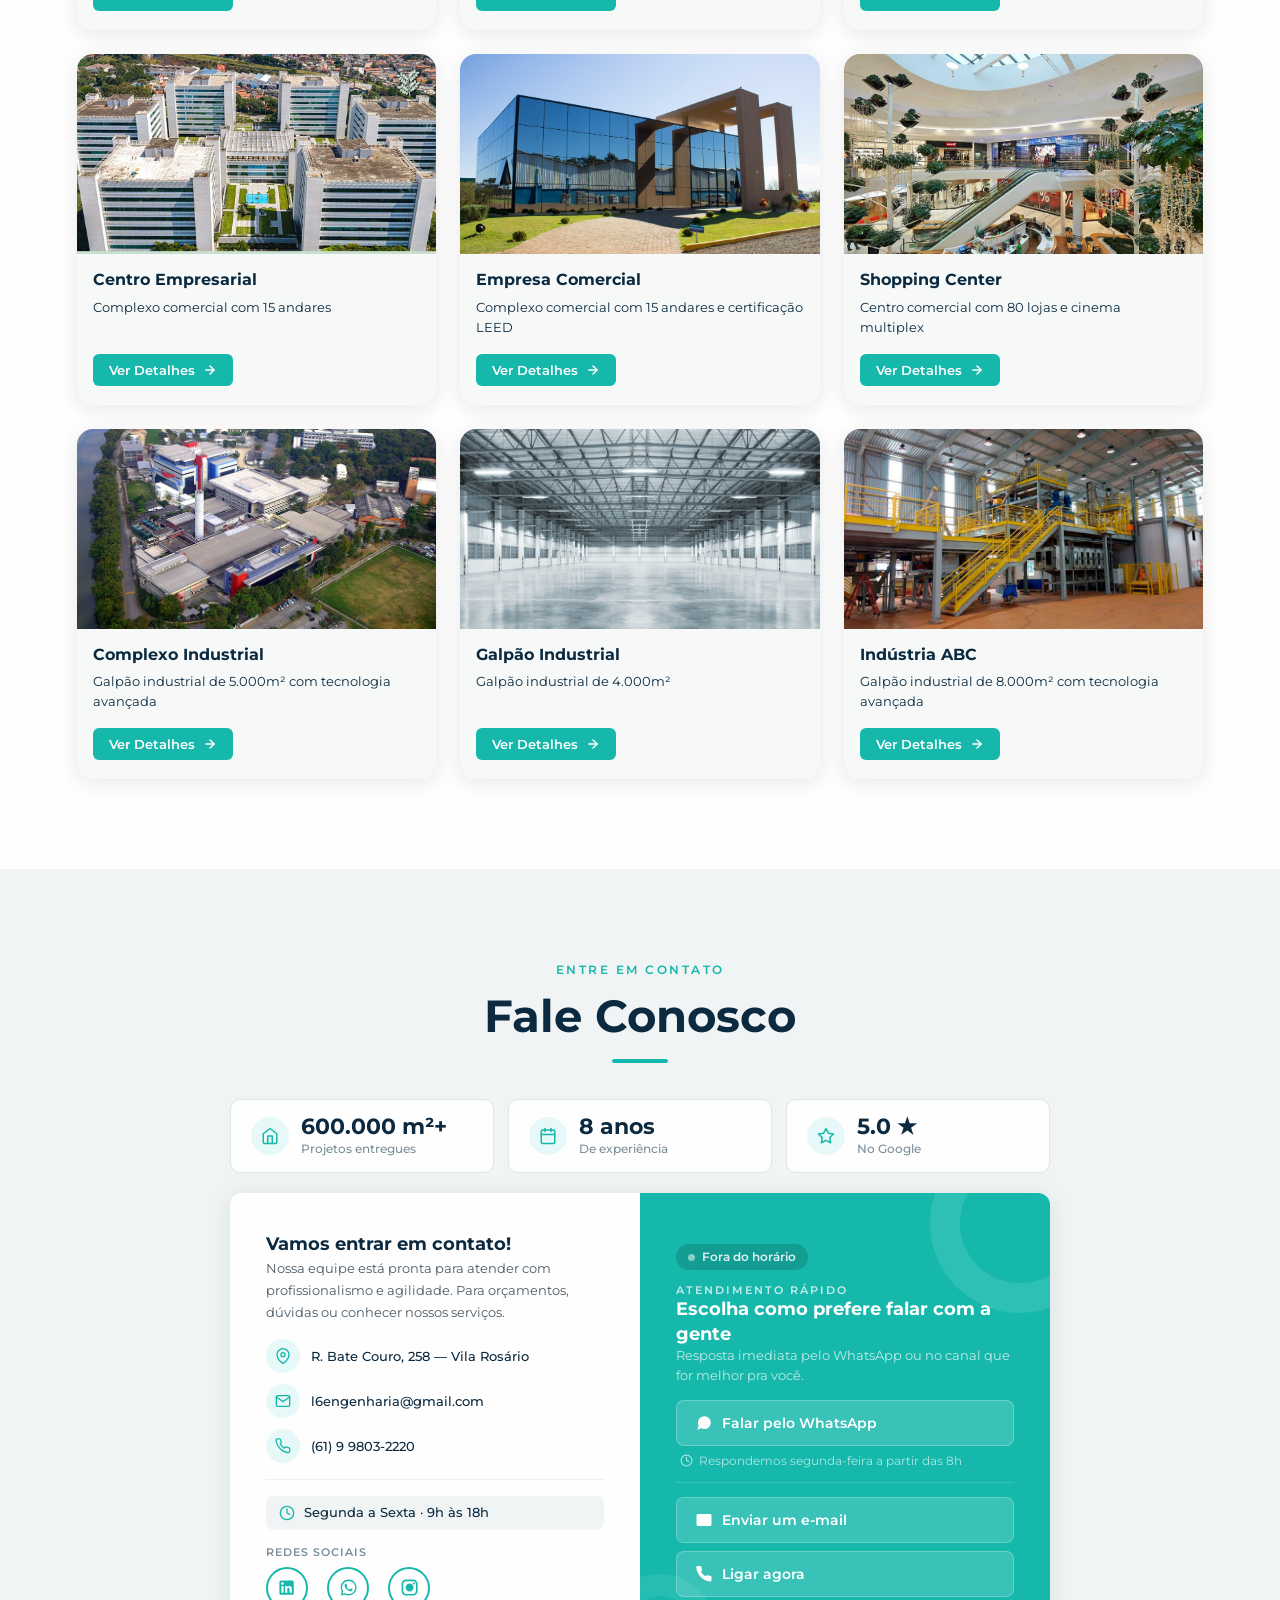
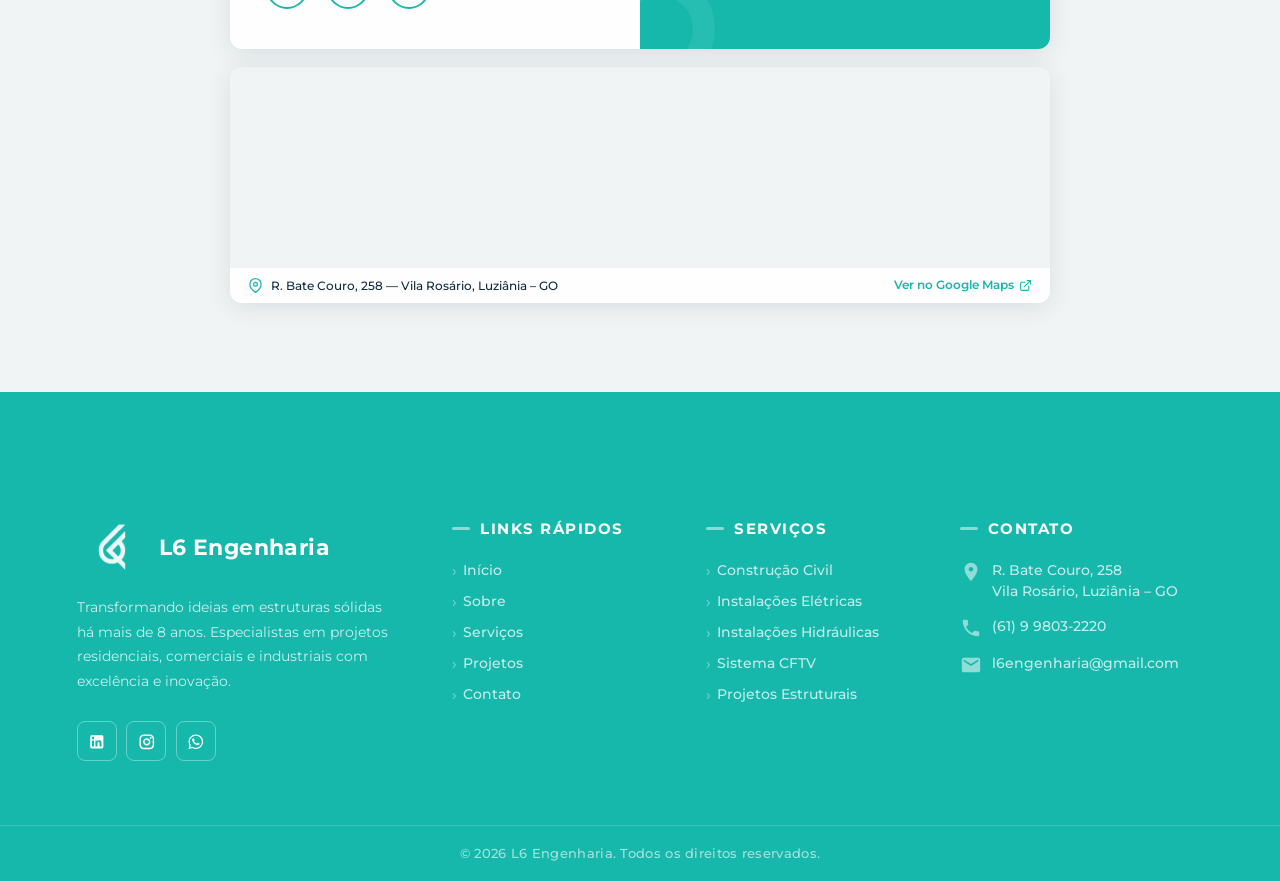
==== commit 0475f0f9: "update: novo contato do site" ====
--- a/index.html
+++ b/index.html
@@ -16,7 +16,7 @@
             
             <div class="pre-header_esq">
                 <span>📞 (61) 99803-2220</span>
-                <span class="email-span">✉️ l6engenharia@gmail.com</span>
+                <span class="email-span">✉️ l6engenhaaria@gmail.com</span>
                 <span class="hora">🕒 Segunda a Sexta</span>
             </div>
  
@@ -337,87 +337,157 @@
  
         <!-- ══ CONTATO ═════════════════════════════════════════════════════ -->
         <section id="contato" class="contato">
- 
+
             <div class="contato-header">
                 <span class="section-label">Entre em Contato</span>
                 <h2 class="section-titulo">Fale Conosco</h2>
                 <div class="section-rule"></div>
             </div>
- 
-            <div class="container-contato">
-                <div class="formulario">
- 
-                    <div class="info-contato">
-                        <h3 class="title">Vamos entrar em contato!</h3>
-                        <p class="textocontato">
-                            <br>Entre em contato conosco e descubra como podemos transformar seu projeto em realidade.
-                            Nossa equipe está pronta para atender suas necessidades com profissionalismo e agilidade.
-                            Seja para tirar dúvidas, solicitar orçamentos ou conhecer melhor nossos serviços, estamos à disposição.
-                        </p>
- 
-                        <div class="info">
-                            <div class="informacoes">
-                                <img src="assets/icons/location.png" class="icon" alt="">
-                                <a href="https://www.google.com/maps/place/R.+Bate+Couro,+258+-+Vila+Rosário,+Brasília+-+DF" target="_blank"><p><b>R. Bate Couro, 258 - Vila Rosario</b></p></a>
+
+            <!-- Prova social -->
+            <div class="contato-proof">
+                <div class="proof-card">
+                    <div class="proof-ico">
+                        <svg viewBox="0 0 24 24" aria-hidden="true"><path d="M3 9l9-7 9 7v11a2 2 0 0 1-2 2H5a2 2 0 0 1-2-2z"/><polyline points="9 22 9 12 15 12 15 22"/></svg>
+                    </div>
+                    <div>
+                        <div class="proof-num">600.000 m²+</div>
+                        <div class="proof-sub">Projetos entregues</div>
+                    </div>
+                </div>
+                <div class="proof-card">
+                    <div class="proof-ico">
+                        <svg viewBox="0 0 24 24" aria-hidden="true"><rect x="3" y="4" width="18" height="18" rx="2" ry="2"/><line x1="16" y1="2" x2="16" y2="6"/><line x1="8" y1="2" x2="8" y2="6"/><line x1="3" y1="10" x2="21" y2="10"/></svg>
+                    </div>
+                    <div>
+                        <div class="proof-num">8 anos</div>
+                        <div class="proof-sub">De experiência</div>
+                    </div>
+                </div>
+                <div class="proof-card">
+                    <div class="proof-ico">
+                        <svg viewBox="0 0 24 24" aria-hidden="true"><polygon points="12 2 15.09 8.26 22 9.27 17 14.14 18.18 21.02 12 17.77 5.82 21.02 7 14.14 2 9.27 8.91 8.26 12 2"/></svg>
+                    </div>
+                    <div>
+                        <div class="proof-num">5.0 ★</div>
+                        <div class="proof-sub">No Google</div>
+                    </div>
+                </div>
+            </div>
+
+            <!-- Card principal -->
+            <div class="contato-card">
+
+                <!-- Esquerdo: informações -->
+                <div class="contato-info">
+                    <div>
+                        <h3>Vamos entrar em contato!</h3>
+                        <p class="contato-info-desc">Nossa equipe está pronta para atender com profissionalismo e agilidade. Para orçamentos, dúvidas ou conhecer nossos serviços.</p>
+                    </div>
+
+                    <div class="contato-items">
+                        <a href="https://www.google.com/maps/search/R.+Bate+Couro,+258,+Luziânia,+GO" target="_blank" class="contato-item">
+                            <div class="contato-item-ico">
+                                <svg viewBox="0 0 24 24" aria-hidden="true"><path d="M21 10c0 7-9 13-9 13s-9-6-9-13a9 9 0 0 1 18 0z"/><circle cx="12" cy="10" r="3"/></svg>
                             </div>
-                            <div class="informacoes">
-                                <img src="assets/icons/email.png" class="icon" alt="">
-                                <a href="mailto:l6engenharia@gmail.com"><p><b>l6engenharia@gmail.com</b></p></a>
+                            <span>R. Bate Couro, 258 — Vila Rosário</span>
+                        </a>
+                        <a href="mailto:l6engenharia@gmail.com" class="contato-item">
+                            <div class="contato-item-ico">
+                                <svg viewBox="0 0 24 24" aria-hidden="true"><path d="M4 4h16c1.1 0 2 .9 2 2v12c0 1.1-.9 2-2 2H4c-1.1 0-2-.9-2-2V6c0-1.1.9-2 2-2z"/><polyline points="22,6 12,13 2,6"/></svg>
                             </div>
-                            <div class="informacoes">
-                                <img src="assets/icons/phone.png" class="icon" alt="">
-                                <p><b>(61) 9 9803-2220</b></p>
+                            <span>l6engenharia@gmail.com</span>
+                        </a>
+                        <a href="tel:+5561998032220" class="contato-item">
+                            <div class="contato-item-ico">
+                                <svg viewBox="0 0 24 24" aria-hidden="true"><path d="M22 16.92v3a2 2 0 0 1-2.18 2 19.79 19.79 0 0 1-8.63-3.07A19.5 19.5 0 0 1 4.69 12a19.79 19.79 0 0 1-3.07-8.67A2 2 0 0 1 3.6 1.27h3a2 2 0 0 1 2 1.72c.127.96.361 1.903.7 2.81a2 2 0 0 1-.45 2.11L7.91 8.96a16 16 0 0 0 6.13 6.13l.95-.95a2 2 0 0 1 2.11-.45c.907.339 1.85.573 2.81.7A2 2 0 0 1 22 16.92z"/></svg>
                             </div>
+                            <span>(61) 9 9803-2220</span>
+                        </a>
+                    </div>
+
+                    <div class="contato-sep"></div>
+
+                    <div class="contato-hours">
+                        <svg viewBox="0 0 24 24" aria-hidden="true"><circle cx="12" cy="12" r="10"/><polyline points="12 6 12 12 16 14"/></svg>
+                        <span>Segunda a Sexta · 9h às 18h</span>
+                    </div>
+
+                    <div>
+                        <p class="contato-soc-label">Redes sociais</p>
+                        <div class="home-sociais" style="position:static;margin-top:8px;">
+                            <a href="" target="_blank" aria-label="LinkedIn">
+                                <svg xmlns="http://www.w3.org/2000/svg" viewBox="0 0 24 24" fill="currentColor"><path d="M19 3A2 2 0 0 1 21 5V19A2 2 0 0 1 19 21H5A2 2 0 0 1 3 19V5A2 2 0 0 1 5 3H19M18.5 18.5V13.2A3.26 3.26 0 0 0 15.24 9.94C14.39 9.94 13.4 10.46 12.92 11.24V10.13H10.13V18.5H12.92V13.57C12.92 12.8 13.54 12.17 14.31 12.17A1.4 1.4 0 0 1 15.71 13.57V18.5H18.5M6.88 8.56A1.68 1.68 0 0 0 8.56 6.88C8.56 5.95 7.81 5.19 6.88 5.19A1.69 1.69 0 0 0 5.19 6.88C5.19 7.81 5.95 8.56 6.88 8.56M8.27 18.5V10.13H5.5V18.5H8.27Z"/></svg>
+                            </a>
+                            <a href="https://api.whatsapp.com/send/?phone=5561998032220&text&type=phone_number&app_absent=0&utm_source=ig" target="_blank" aria-label="WhatsApp">
+                                <svg xmlns="http://www.w3.org/2000/svg" viewBox="0 0 24 24" fill="currentColor"><path d="M12.04 2C6.58 2 2.13 6.45 2.13 11.91C2.13 13.66 2.59 15.36 3.45 16.86L2.05 22L7.3 20.62C8.75 21.41 10.38 21.83 12.04 21.83C17.5 21.83 21.95 17.38 21.95 11.92C21.95 9.27 20.92 6.78 19.05 4.91C17.18 3.03 14.69 2 12.04 2M12.05 3.67C14.25 3.67 16.31 4.53 17.87 6.09C19.42 7.65 20.28 9.72 20.28 11.92C20.28 16.46 16.58 20.15 12.04 20.15C10.56 20.15 9.11 19.76 7.85 19L7.55 18.83L4.43 19.65L5.26 16.61L5.06 16.29C4.24 15 3.8 13.47 3.8 11.91C3.81 7.37 7.5 3.67 12.05 3.67M8.53 7.33C8.37 7.33 8.1 7.39 7.87 7.64C7.65 7.89 7 8.5 7 9.71C7 10.93 7.89 12.1 8 12.27C8.14 12.44 9.76 14.94 12.25 16C12.84 16.27 13.3 16.42 13.66 16.53C14.25 16.72 14.79 16.69 15.22 16.63C15.7 16.56 16.68 16.03 16.89 15.45C17.1 14.87 17.1 14.38 17.04 14.27C16.97 14.17 16.81 14.1 16.56 13.98C16.31 13.86 15.09 13.26 14.87 13.18C14.64 13.1 14.5 13.06 14.31 13.31C14.13 13.56 13.67 14.1 13.53 14.27C13.38 14.44 13.24 14.46 13 14.34C12.74 14.21 11.94 13.95 11 13.11C10.26 12.45 9.77 11.64 9.62 11.39C9.5 11.15 9.61 11 9.73 10.89C9.84 10.78 10 10.6 10.1 10.45C10.23 10.31 10.27 10.2 10.35 10.04C10.43 9.87 10.39 9.73 10.33 9.61C10.27 9.5 9.77 8.26 9.56 7.77C9.36 7.29 9.16 7.35 9 7.34C8.86 7.34 8.7 7.33 8.53 7.33Z"/></svg>
+                            </a>
+                            <a href="https://www.instagram.com/l6engenharia/" target="_blank" aria-label="Instagram">
+                                <svg xmlns="http://www.w3.org/2000/svg" viewBox="0 0 24 24" fill="currentColor"><path d="M7.8 2H16.2C19.4 2 22 4.6 22 7.8V16.2C22 19.4 19.4 22 16.2 22H7.8C4.6 22 2 19.4 2 16.2V7.8C2 4.6 4.6 2 7.8 2M7.6 4C5.61 4 4 5.61 4 7.6V16.4C4 18.39 5.61 20 7.6 20H16.4C18.39 20 20 18.39 20 16.4V7.6C20 5.61 18.39 4 16.4 4H7.6M17.25 5.5C17.94 5.5 18.5 6.06 18.5 6.75C18.5 7.44 17.94 8 17.25 8C16.56 8 16 7.44 16 6.75C16 6.06 16.56 5.5 17.25 5.5M12 7C14.76 7 17 9.24 17 12C17 14.76 14.76 17 12 17C9.24 17 7 14.76 7 12C7 9.24 9.24 7 12 7M12 9C10.34 9 9 10.34 9 12C9 13.66 10.34 15 12 15C13.66 15 15 13.66 15 12C15 13.66 13.66 15 12 15C10.34 15 9 13.66 9 12C9 10.34 10.34 9 12 9Z"/></svg>
+                            </a>
                         </div>
- 
-                        <div class="sociais">
-                            <p><b>Nossa Redes Sociais:</b></p>
-                            <div class="md-sociais">
-                                <a href="" target="_blank" aria-label="LinkedIn">
-                                    <svg xmlns="http://www.w3.org/2000/svg" viewBox="0 0 24 24" fill="currentColor"><path d="M19 3A2 2 0 0 1 21 5V19A2 2 0 0 1 19 21H5A2 2 0 0 1 3 19V5A2 2 0 0 1 5 3H19M18.5 18.5V13.2A3.26 3.26 0 0 0 15.24 9.94C14.39 9.94 13.4 10.46 12.92 11.24V10.13H10.13V18.5H12.92V13.57C12.92 12.8 13.54 12.17 14.31 12.17A1.4 1.4 0 0 1 15.71 13.57V18.5H18.5M6.88 8.56A1.68 1.68 0 0 0 8.56 6.88C8.56 5.95 7.81 5.19 6.88 5.19A1.69 1.69 0 0 0 5.19 6.88C5.19 7.81 5.95 8.56 6.88 8.56M8.27 18.5V10.13H5.5V18.5H8.27Z"/></svg>
-                                </a>
-                                <a href="https://api.whatsapp.com/send/?phone=5561998032220&text&type=phone_number&app_absent=0&utm_source=ig" target="_blank" aria-label="WhatsApp">
-                                    <svg xmlns="http://www.w3.org/2000/svg" viewBox="0 0 24 24" fill="currentColor"><path d="M12.04 2C6.58 2 2.13 6.45 2.13 11.91C2.13 13.66 2.59 15.36 3.45 16.86L2.05 22L7.3 20.62C8.75 21.41 10.38 21.83 12.04 21.83C17.5 21.83 21.95 17.38 21.95 11.92C21.95 9.27 20.92 6.78 19.05 4.91C17.18 3.03 14.69 2 12.04 2M12.05 3.67C14.25 3.67 16.31 4.53 17.87 6.09C19.42 7.65 20.28 9.72 20.28 11.92C20.28 16.46 16.58 20.15 12.04 20.15C10.56 20.15 9.11 19.76 7.85 19L7.55 18.83L4.43 19.65L5.26 16.61L5.06 16.29C4.24 15 3.8 13.47 3.8 11.91C3.81 7.37 7.5 3.67 12.05 3.67M8.53 7.33C8.37 7.33 8.1 7.39 7.87 7.64C7.65 7.89 7 8.5 7 9.71C7 10.93 7.89 12.1 8 12.27C8.14 12.44 9.76 14.94 12.25 16C12.84 16.27 13.3 16.42 13.66 16.53C14.25 16.72 14.79 16.69 15.22 16.63C15.7 16.56 16.68 16.03 16.89 15.45C17.1 14.87 17.1 14.38 17.04 14.27C16.97 14.17 16.81 14.1 16.56 13.98C16.31 13.86 15.09 13.26 14.87 13.18C14.64 13.1 14.5 13.06 14.31 13.31C14.13 13.56 13.67 14.1 13.53 14.27C13.38 14.44 13.24 14.46 13 14.34C12.74 14.21 11.94 13.95 11 13.11C10.26 12.45 9.77 11.64 9.62 11.39C9.5 11.15 9.61 11 9.73 10.89C9.84 10.78 10 10.6 10.1 10.45C10.23 10.31 10.27 10.2 10.35 10.04C10.43 9.87 10.39 9.73 10.33 9.61C10.27 9.5 9.77 8.26 9.56 7.77C9.36 7.29 9.16 7.35 9 7.34C8.86 7.34 8.7 7.33 8.53 7.33Z"/></svg>
-                                </a>
-                                <a href="https://www.instagram.com/l6engenharia/" target="_blank" aria-label="Instagram">
-                                    <svg xmlns="http://www.w3.org/2000/svg" viewBox="0 0 24 24" fill="currentColor"><path d="M7.8 2H16.2C19.4 2 22 4.6 22 7.8V16.2C22 19.4 19.4 22 16.2 22H7.8C4.6 22 2 19.4 2 16.2V7.8C2 4.6 4.6 2 7.8 2M7.6 4C5.61 4 4 5.61 4 7.6V16.4C4 18.39 5.61 20 7.6 20H16.4C18.39 20 20 18.39 20 16.4V7.6C20 5.61 18.39 4 16.4 4H7.6M17.25 5.5C17.94 5.5 18.5 6.06 18.5 6.75C18.5 7.44 17.94 8 17.25 8C16.56 8 16 7.44 16 6.75C16 6.06 16.56 5.5 17.25 5.5M12 7C14.76 7 17 9.24 17 12C17 14.76 14.76 17 12 17C9.24 17 7 14.76 7 12C7 9.24 9.24 7 12 7M12 9C10.34 9 9 10.34 9 12C9 13.66 10.34 15 12 15C13.66 15 15 13.66 15 12C15 13.66 13.66 15 12 15C10.34 15 9 13.66 9 12C9 10.34 10.34 9 12 9Z"/></svg>
-                                </a>
-                            </div>
+                    </div>
+                </div>
+
+                <!-- Direito: CTA -->
+                <div class="contato-cta">
+
+                    <div id="contato-avail-badge"></div>
+
+                    <div>
+                        <p class="contato-cta-label">Atendimento rápido</p>
+                        <h3>Escolha como prefere falar com a gente</h3>
+                        <p class="contato-cta-desc">Resposta imediata pelo WhatsApp ou no canal que for melhor pra você.</p>
+                    </div>
+
+                    <div class="contato-btn-group">
+                        <a href="https://api.whatsapp.com/send/?phone=5561998032220&text=Olá%2C+vim+pelo+site+da+L6+Engenharia+e+gostaria+de+um+orçamento." target="_blank" class="contato-btn contato-btn-wa">
+                            <svg viewBox="0 0 24 24" aria-hidden="true"><path d="M21 11.5a8.38 8.38 0 0 1-.9 3.8 8.5 8.5 0 0 1-7.6 4.7 8.38 8.38 0 0 1-3.8-.9L3 21l1.9-5.7a8.38 8.38 0 0 1-.9-3.8 8.5 8.5 0 0 1 4.7-7.6 8.38 8.38 0 0 1 3.8-.9h.5a8.48 8.48 0 0 1 8 8v.5z"/></svg>
+                            Falar pelo WhatsApp
+                        </a>
+                        <div class="contato-reply">
+                            <svg viewBox="0 0 24 24" aria-hidden="true"><circle cx="12" cy="12" r="10"/><polyline points="12 6 12 12 16 14"/></svg>
+                            <span id="contato-reply-msg">Respondemos em até 1h</span>
                         </div>
                     </div>
- 
-                    <div class="form-contato">
-                        <span class="circle one"></span>
-                        <span class="circle two"></span>
- 
-                        <form action="#" method="POST">
-                            <h3 class="titulo">Entre em Contato</h3>
-                            <div class="input-container">
-                                <input type="text" name="nome" class="input" autocomplete="name" />
-                                <label for="nome">Nome</label>
-                                <span>Nome</span>
-                            </div>
-                            <div class="input-container">
-                                <input type="email" name="email" class="input" autocomplete="email" />
-                                <label for="email">Email</label>
-                                <span>Email</span>
-                            </div>
-                            <div class="input-container">
-                                <input type="tel" name="telefone" class="input" autocomplete="tel" />
-                                <label for="telefone">Telefone</label>
-                                <span>Telefone</span>
-                            </div>
-                            <div class="input-container textarea">
-                                <textarea name="message" class="input"></textarea>
-                                <label for="message">Mensagem</label>
-                                <span>Mensagem</span>
-                            </div>
-                            <input type="submit" value="Enviar" class="btn" />
-                        </form>
-                    </div>
- 
-                </div>
-            </div>
+
+                    <div class="contato-csep"></div>
+
+                    <div class="contato-btn-group">
+                        <a href="mailto:l6engenharia@gmail.com" class="contato-btn contato-btn-ghost">
+                            <svg viewBox="0 0 24 24" aria-hidden="true"><path d="M4 4h16c1.1 0 2 .9 2 2v12c0 1.1-.9 2-2 2H4c-1.1 0-2-.9-2-2V6c0-1.1.9-2 2-2z"/><polyline points="22,6 12,13 2,6"/></svg>
+                            Enviar um e-mail
+                        </a>
+                        <a href="tel:+5561998032220" class="contato-btn contato-btn-ghost">
+                            <svg viewBox="0 0 24 24" aria-hidden="true"><path d="M22 16.92v3a2 2 0 0 1-2.18 2 19.79 19.79 0 0 1-8.63-3.07A19.5 19.5 0 0 1 4.69 12a19.79 19.79 0 0 1-3.07-8.67A2 2 0 0 1 3.6 1.27h3a2 2 0 0 1 2 1.72c.127.96.361 1.903.7 2.81a2 2 0 0 1-.45 2.11L7.91 8.96a16 16 0 0 0 6.13 6.13l.95-.95a2 2 0 0 1 2.11-.45c.907.339 1.85.573 2.81.7A2 2 0 0 1 22 16.92z"/></svg>
+                            Ligar agora
+                        </a>
+                    </div>
+
+                </div>
+            </div>
+
+            <!-- Mapa -->
+            <div class="contato-map">
+                <iframe
+                    src="https://maps.google.com/maps?q=R.+Bate+Couro,+258,+Luzi%C3%A2nia,+GO,+Brasil&output=embed&hl=pt-BR"
+                    title="Localização da L6 Engenharia"
+                    loading="lazy"
+                    referrerpolicy="no-referrer-when-downgrade"
+                    allowfullscreen>
+                </iframe>
+                <div class="contato-map-bar">
+                    <div class="contato-map-addr">
+                        <svg viewBox="0 0 24 24" aria-hidden="true"><path d="M21 10c0 7-9 13-9 13s-9-6-9-13a9 9 0 0 1 18 0z"/><circle cx="12" cy="10" r="3"/></svg>
+                        <span>R. Bate Couro, 258 — Vila Rosário, Luziânia – GO</span>
+                    </div>
+                    <a href="https://www.google.com/maps/search/R.+Bate+Couro,+258,+Luziânia,+GO" target="_blank" class="contato-map-link" aria-label="Ver no Google Maps">
+                        Ver no Google Maps
+                        <svg viewBox="0 0 24 24" aria-hidden="true"><path d="M18 13v6a2 2 0 0 1-2 2H5a2 2 0 0 1-2-2V8a2 2 0 0 1 2-2h6"/><polyline points="15 3 21 3 21 9"/><line x1="10" y1="14" x2="21" y2="3"/></svg>
+                    </a>
+                </div>
+            </div>
+
         </section>
     </main>
  
@@ -501,11 +571,11 @@
                         Contato
                     </h4>
                     <address class="footer__contact">
-                        <a href="https://www.google.com/maps/place/R.+Bate+Couro,+258" target="_blank" class="footer__contact-item">
+                        <a href="https://www.google.com/maps/search/R.+Bate+Couro,+258,+Luziânia,+GO" target="_blank" class="footer__contact-item">
                             <span class="footer__contact-icon" aria-hidden="true">
                                 <svg viewBox="0 0 24 24" fill="currentColor"><path d="M12 2C8.13 2 5 5.13 5 9c0 5.25 7 13 7 13s7-7.75 7-13c0-3.87-3.13-7-7-7zm0 9.5c-1.38 0-2.5-1.12-2.5-2.5s1.12-2.5 2.5-2.5 2.5 1.12 2.5 2.5-1.12 2.5-2.5 2.5z"/></svg>
                             </span>
-                            <span>R. Bate Couro, 258<br>Vila Rosário, Brasília – DF</span>
+                            <span>R. Bate Couro, 258<br>Vila Rosário, Luziânia – GO</span>
                         </a>
                         <a href="tel:+5561998032220" class="footer__contact-item">
                             <span class="footer__contact-icon" aria-hidden="true">
--- a/css/style.css
+++ b/css/style.css
@@ -743,6 +743,7 @@
 /* ══ CONTATO ═════════════════════════════════════════════════════════════════ */
 #contato { scroll-margin-top: var(--total-header); }
  
+/* ══ CONTATO ═════════════════════════════════════════════════════════════════ */
 .contato {
     background-color: var(--color-bg);
     padding: clamp(48px, 7vw, 96px) var(--section-px);
@@ -755,209 +756,337 @@
 .contato-header {
     width: 100%;
     text-align: center;
-    margin-bottom: clamp(28px, 4vw, 56px);
-}
- 
-.textocontato { text-align: justify; }
- 
-.container-contato {
-    width: 100%;
-    padding: clamp(12px, 2vw, 2rem);
-    background-color: var(--color-bg);
-    overflow: hidden;
-    display: flex;
-    align-items: center;
-    justify-content: center;
+    margin-bottom: clamp(20px, 3vw, 36px);
+}
+ 
+/* Prova social */
+.contato-proof {
+    width: 100%;
+    max-width: 820px;
+    display: grid;
+    grid-template-columns: repeat(3, 1fr);
+    gap: clamp(8px, 1.5vw, 14px);
+    margin-bottom: clamp(14px, 2vw, 20px);
+}
+ 
+.proof-card {
+    background: var(--color-white);
+    border-radius: 10px;
+    border: 0.5px solid #dde8e7;
+    padding: clamp(12px, 1.5vw, 16px) clamp(14px, 2vw, 20px);
+    display: flex;
+    align-items: center;
+    gap: 12px;
+}
+ 
+.proof-ico {
+    width: 38px; height: 38px;
+    border-radius: 50%;
+    background: #E6F9F8;
+    display: flex; align-items: center; justify-content: center;
+    flex-shrink: 0;
+}
+ 
+.proof-ico svg { width: 18px; height: 18px; stroke: var(--color-teal); fill: none; stroke-width: 2; stroke-linecap: round; stroke-linejoin: round; }
+ 
+.proof-num {
+    font-size: clamp(16px, 2vw, 22px);
+    font-weight: 700;
+    color: var(--color-dark);
+    line-height: 1;
+}
+ 
+.proof-sub {
+    font-size: clamp(10px, 1vw, 12px);
+    color: #7a8f9a;
+    margin-top: 3px;
+    font-weight: 500;
+}
+ 
+/* Card principal */
+.contato-card {
+    width: 100%;
+    max-width: 820px;
+    background: var(--color-white);
     border-radius: 12px;
-}
- 
-.formulario {
-    width: 100%;
-    max-width: 820px;
-    background-color: var(--color-white);
-    border-radius: 10px;
-    box-shadow: 0 0 20px 1px rgba(0,0,0,.1);
-    z-index: 10;
+    box-shadow: 0 4px 24px rgba(11, 42, 64, .10);
     overflow: hidden;
     display: grid;
-    grid-template-columns: repeat(2, 1fr);
-}
- 
-.form-contato {
-    background-color: var(--color-teal);
+    grid-template-columns: 1fr 1fr;
+}
+ 
+/* Lado esquerdo */
+.contato-info {
+    padding: clamp(24px, 3.5vw, 40px) clamp(20px, 3vw, 36px);
+    display: flex;
+    flex-direction: column;
+    gap: 16px;
+}
+ 
+.contato-info h3 {
+    font-size: clamp(14px, 1.6vw, 18px);
+    font-weight: 700;
+    color: var(--color-dark);
+    margin-bottom: 2px;
+}
+ 
+.contato-info-desc {
+    font-size: clamp(11px, 1.1vw, 13px);
+    color: #4a5a66;
+    line-height: 1.7;
+}
+ 
+.contato-items { display: flex; flex-direction: column; gap: 11px; }
+ 
+.contato-item {
+    display: flex;
+    align-items: center;
+    gap: 11px;
+    font-size: clamp(11px, 1.1vw, 13px);
+    color: var(--color-dark);
+    font-weight: 500;
+    text-decoration: none;
+}
+ 
+.contato-item:hover { color: var(--color-teal); }
+ 
+.contato-item-ico {
+    width: 34px; height: 34px;
+    border-radius: 50%;
+    background: #E6F9F8;
+    display: flex; align-items: center; justify-content: center;
+    flex-shrink: 0;
+}
+ 
+.contato-item-ico svg { width: 16px; height: 16px; stroke: var(--color-teal); fill: none; stroke-width: 2; stroke-linecap: round; stroke-linejoin: round; }
+ 
+.contato-sep { height: 1px; background: #EEF2F2; }
+ 
+.contato-hours {
+    display: flex;
+    align-items: center;
+    gap: 9px;
+    padding: 9px 13px;
+    background: var(--color-bg);
+    border-radius: 8px;
+    font-size: clamp(11px, 1.1vw, 12.5px);
+    color: var(--color-dark);
+    font-weight: 500;
+}
+ 
+.contato-hours svg { width: 16px; height: 16px; stroke: var(--color-teal); fill: none; stroke-width: 2; stroke-linecap: round; stroke-linejoin: round; flex-shrink: 0; }
+ 
+.contato-soc-label {
+    font-size: 10.5px;
+    color: #7a8f9a;
+    font-weight: 600;
+    letter-spacing: 1px;
+    text-transform: uppercase;
+    margin-bottom: 8px;
+}
+ 
+.contato-soc-row { display: flex; gap: 8px; }
+ 
+.contato-soc {
+    width: 34px; height: 34px;
+    border-radius: 50%;
+    border: 1.5px solid #DDE8E7;
+    background: transparent;
+    display: flex; align-items: center; justify-content: center;
+    cursor: pointer;
+    transition: background .2s;
+    text-decoration: none;
+    color: var(--color-teal);
+}
+ 
+.contato-soc:hover { background: #E6F9F8; }
+.contato-soc svg { width: 16px; height: 16px; fill: currentColor; }
+ 
+/* Lado direito - CTA */
+.contato-cta {
+    background: var(--color-teal);
+    padding: clamp(24px, 3.5vw, 40px) clamp(20px, 3vw, 36px);
+    display: flex;
+    flex-direction: column;
+    justify-content: center;
+    gap: 14px;
     position: relative;
-}
- 
-.circle {
-    width: 100px; height: 100px;
+    overflow: hidden;
+}
+ 
+.contato-cta::before {
+    content: '';
+    position: absolute;
+    width: 180px; height: 180px;
     border-radius: 50%;
-    background: linear-gradient(135deg, transparent 20%, white);
+    border: 30px solid rgba(255,255,255,.10);
+    top: -60px; right: -60px;
+}
+ 
+.contato-cta::after {
+    content: '';
     position: absolute;
-}
- 
-.circle.one { width: 130px; height: 130px; top: 130px; right: -40px; }
-.circle.two { width: 80px;  height: 80px;  top: 10px;  right: 30px; }
- 
-.form-contato::before {
-    content: "";
-    position: absolute;
-    width: 26px; height: 26px;
-    background-color: var(--color-teal);
-    transform: rotate(45deg);
-    top: 50px; left: -13px;
-}
- 
-form {
-    padding: clamp(1rem, 2.5vw, 2.3rem) clamp(0.8rem, 2.5vw, 2.2rem);
-    z-index: 10;
+    width: 110px; height: 110px;
+    border-radius: 50%;
+    border: 22px solid rgba(255,255,255,.07);
+    bottom: -35px; left: -35px;
+}
+ 
+/* Badge disponibilidade */
+.contato-avail {
+    display: inline-flex;
+    align-items: center;
+    gap: 7px;
+    padding: 6px 12px;
+    border-radius: 20px;
+    font-size: clamp(10px, 1vw, 11.5px);
+    font-weight: 600;
+    width: fit-content;
+    position: relative; z-index: 1;
+}
+ 
+.contato-avail.online { background: rgba(255,255,255,.18); color: #fff; }
+.contato-avail.offline { background: rgba(0,0,0,.15); color: rgba(255,255,255,.85); }
+ 
+.avail-dot {
+    width: 7px; height: 7px;
+    border-radius: 50%;
+    flex-shrink: 0;
+}
+ 
+.avail-dot.on { background: #7FFFD4; animation: contato-pulse 1.8s infinite; }
+.avail-dot.off { background: rgba(255,255,255,.5); }
+ 
+@keyframes contato-pulse {
+    0%, 100% { opacity: 1; transform: scale(1); }
+    50%       { opacity: .5; transform: scale(.85); }
+}
+ 
+.contato-cta-label {
+    font-size: 10.5px; font-weight: 600;
+    letter-spacing: 2px; text-transform: uppercase;
+    color: rgba(255,255,255,.75);
+    position: relative; z-index: 1;
+}
+ 
+.contato-cta h3 {
+    font-size: clamp(14px, 1.6vw, 18px);
+    font-weight: 700; color: #fff;
+    line-height: 1.35;
+    position: relative; z-index: 1;
+}
+ 
+.contato-cta-desc {
+    font-size: clamp(11px, 1.1vw, 12.5px);
+    color: rgba(255,255,255,.72);
+    line-height: 1.6;
+    position: relative; z-index: 1;
+}
+ 
+.contato-btn-group { display: flex; flex-direction: column; gap: 8px; position: relative; z-index: 1; }
+ 
+.contato-btn {
+    display: flex; align-items: center; gap: 9px;
+    padding: clamp(10px, 1.2vw, 13px) clamp(14px, 1.8vw, 18px);
+    border-radius: 8px;
+    font-size: clamp(11.5px, 1.2vw, 13.5px);
+    font-weight: 600;
+    font-family: 'Montserrat', sans-serif;
+    border: none; cursor: pointer;
+    transition: background .2s, transform .15s;
+    text-decoration: none;
+    width: 100%;
+}
+ 
+.contato-btn:active { transform: scale(.97); }
+.contato-btn svg { width: 18px; height: 18px; flex-shrink: 0; }
+ 
+.contato-btn-wa { background: rgba(255,255,255,.15); color: #fff; border: 1.5px solid rgba(255,255,255,.25) !important; fill: #fff; }
+.contato-btn-wa:hover { background: rgba(255,255,255,.22); }
+ 
+.contato-reply {
+    display: flex; align-items: center; gap: 6px;
+    font-size: clamp(10px, 1vw, 11.5px);
+    color: rgba(255,255,255,.65);
+    padding-left: 4px;
+    position: relative; z-index: 1;
+}
+ 
+.contato-reply svg { width: 13px; height: 13px; stroke: rgba(255,255,255,.65); fill: none; stroke-width: 2; stroke-linecap: round; stroke-linejoin: round; }
+ 
+.contato-csep { height: 1px; background: rgba(255,255,255,.15); position: relative; z-index: 1; }
+ 
+.contato-btn-ghost {
+    background: rgba(255,255,255,.15);
+    color: #fff;
+    border: 1.5px solid rgba(255,255,255,.25) !important;
+    fill: #fff;
+}
+ 
+.contato-btn-ghost:hover { background: rgba(255,255,255,.22); }
+.contato-btn-ghost svg { fill: #fff; }
+ 
+/* Mapa */
+.contato-map {
+    width: 100%;
+    max-width: 820px;
+    margin-top: clamp(12px, 2vw, 18px);
+    border-radius: 12px;
     overflow: hidden;
-    position: relative;
-}
- 
-.titulo {
-    color: #fff;
+    box-shadow: 0 4px 24px rgba(11, 42, 64, .10);
+}
+ 
+.contato-map iframe {
+    display: block;
+    width: 100%;
+    height: clamp(160px, 18vw, 200px);
+    border: none;
+}
+ 
+.contato-map-bar {
+    background: var(--color-white);
+    padding: 10px 18px;
+    display: flex;
+    align-items: center;
+    justify-content: space-between;
+    border-top: 0.5px solid #EEF2F2;
+    gap: 12px;
+}
+ 
+.contato-map-addr {
+    display: flex; align-items: center; gap: 8px;
+    font-size: clamp(10px, 1.1vw, 12px);
+    color: var(--color-dark);
     font-weight: 500;
-    font-size: clamp(1rem, 1.8vw, 1.5rem);
-    line-height: 1;
-    margin-bottom: .7rem;
-}
- 
-.input-container { position: relative; margin: 1rem 0; }
- 
-.input {
-    width: 100%;
-    outline: none;
-    border: 2px solid #fafafa;
-    background: none;
-    padding: .6rem 1.2rem;
-    color: #fff;
-    font-weight: 500;
-    font-size: clamp(.75rem, 1.1vw, .95rem);
-    letter-spacing: .5px;
-    border-radius: 25px;
-    transition: .3s;
-}
- 
-textarea.input {
-    padding: .8rem 1.2rem;
-    min-height: 120px;
-    border-radius: 22px;
-    resize: none;
-    overflow-y: auto;
-}
- 
-.input-container label {
-    position: absolute;
-    top: 50%; left: 15px;
-    transform: translateY(-50%);
-    padding: 0 .4rem;
-    color: #fafafa;
-    font-size: .85rem;
-    font-weight: 400;
-    pointer-events: none;
-    z-index: 10;
-    transition: .5s;
-}
- 
-.input-container.textarea label { top: 1rem; transform: translateY(0); }
- 
-.btn {
-    padding: .6rem 1.3rem;
-    background-color: #fff;
-    border: 2px solid #fafafa;
-    font-size: clamp(.75rem, 1.1vw, .95rem);
+}
+ 
+.contato-map-addr svg { width: 15px; height: 15px; stroke: var(--color-teal); fill: none; stroke-width: 2; stroke-linecap: round; stroke-linejoin: round; flex-shrink: 0; }
+ 
+.contato-map-link {
+    display: flex; align-items: center; gap: 5px;
+    font-size: clamp(10px, 1vw, 11.5px);
+    font-weight: 600;
     color: var(--color-teal);
-    line-height: 1;
-    border-radius: 25px;
-    outline: none;
-    cursor: pointer;
-    transition: .3s;
-    width: 100%;
-    margin-top: .5rem;
-}
- 
-.btn:hover { background-color: transparent; color: #fff; }
- 
-.input-container span {
-    position: absolute;
-    top: 0; left: 25px;
-    transform: translateY(-50%);
-    font-size: .8rem;
-    padding: 0 .4rem;
-    color: transparent;
-    pointer-events: none;
-    z-index: 5;
-}
- 
-.input-container span::before,
-.input-container span::after {
-    content: "";
-    position: absolute;
-    width: 10%; opacity: 0;
-    transition: .3s;
-    height: 5px;
-    background-color: var(--color-teal);
-    top: 50%; transform: translateY(-50%);
-}
- 
-.input-container span::before { left: 50%; }
-.input-container span::after  { right: 50%; }
- 
-.input-container.focus label {
-    top: 0; transform: translateY(-50%);
-    left: 25px; font-size: .8rem;
-}
- 
-.input-container.focus span::before,
-.input-container.focus span::after { width: 50%; opacity: 1; }
- 
-.info-contato {
-    padding: clamp(1rem, 2.5vw, 2.3rem) clamp(0.8rem, 2.5vw, 2.2rem);
-    position: relative;
-}
- 
-.info-contato .title { color: var(--color-teal); }
- 
-.informacoes {
-    display: flex;
-    color: var(--color-dark);
-    margin: .6rem 0;
-    align-items: center;
-    font-size: clamp(.75rem, 1.1vw, .95rem);
-}
- 
-.informacoes a {
     text-decoration: none;
-    color: inherit;
-}
- 
-.informacoes a:hover { text-decoration: underline; }
- 
-.icon { width: clamp(20px, 2.5vw, 28px); margin-right: .6rem; flex-shrink: 0; }
- 
-.sociais { padding: .7rem; }
-.sociais p { color: var(--color-dark); font-size: clamp(.8rem, 1.1vw, 1rem); }
- 
-.md-sociais {
-    display: flex;
-    flex-wrap: wrap;
-    gap: .4rem;
-    margin-top: .5rem;
-}
- 
-.md-sociais a {
-    width: 35px; height: 35px;
-    border-radius: 5px;
-    background: linear-gradient(45deg, #1abc9c, var(--color-teal));
-    color: #fff;
-    display: inline-flex;
-    align-items: center;
-    justify-content: center;
-    transition: .3s;
-    text-decoration: none;
-}
- 
-.md-sociais a:hover { transform: scale(1.05); }
+    white-space: nowrap;
+    flex-shrink: 0;
+}
+ 
+.contato-map-link:hover { text-decoration: underline; }
+.contato-map-link svg { width: 13px; height: 13px; stroke: var(--color-teal); fill: none; stroke-width: 2; stroke-linecap: round; stroke-linejoin: round; }
+ 
+/* Responsivo */
+@media (max-width: 767px) {
+    .contato-proof { grid-template-columns: repeat(3, 1fr); gap: 8px; }
+    .proof-card { padding: 10px 12px; gap: 8px; }
+    .contato-card { grid-template-columns: 1fr; }
+    .contato-cta { padding: clamp(24px, 4vw, 32px) clamp(20px, 4vw, 28px); }
+}
+ 
+@media (max-width: 479px) {
+    .contato-proof { grid-template-columns: 1fr; }
+    .contato-map-addr span { display: none; }
+}
  
 /* ══ FOOTER ══════════════════════════════════════════════════════════════════ */
 .footer__wave {
@@ -1220,8 +1349,6 @@
 /* ══ TABLET 768px – 1023px ═══════════════════════════════════════════════════ */
 @media (max-width: 1023px) {
     .cards-grid { grid-template-columns: repeat(2, 1fr); }
-    .formulario { grid-template-columns: 1fr; max-width: 480px; }
-    .form-contato::before { display: none; }
     .logo_home img { width: clamp(140px, 32vw, 380px); }
     .projetos__container { grid-template-columns: repeat(2, 1fr); }
  
@@ -1333,11 +1460,6 @@
     }
  
     .logoserv img { max-width: clamp(80px, 25vw, 140px); }
- 
-    /* FORMULÁRIO */
-    .formulario { grid-template-columns: 1fr; max-width: 100%; border-radius: 0; }
-    .form-contato::before { display: none; }
-    .input, .btn { width: 100%; }
  
     /* PROJETOS */
     .projetos__container { grid-template-columns: repeat(2, 1fr); gap: 1rem; }
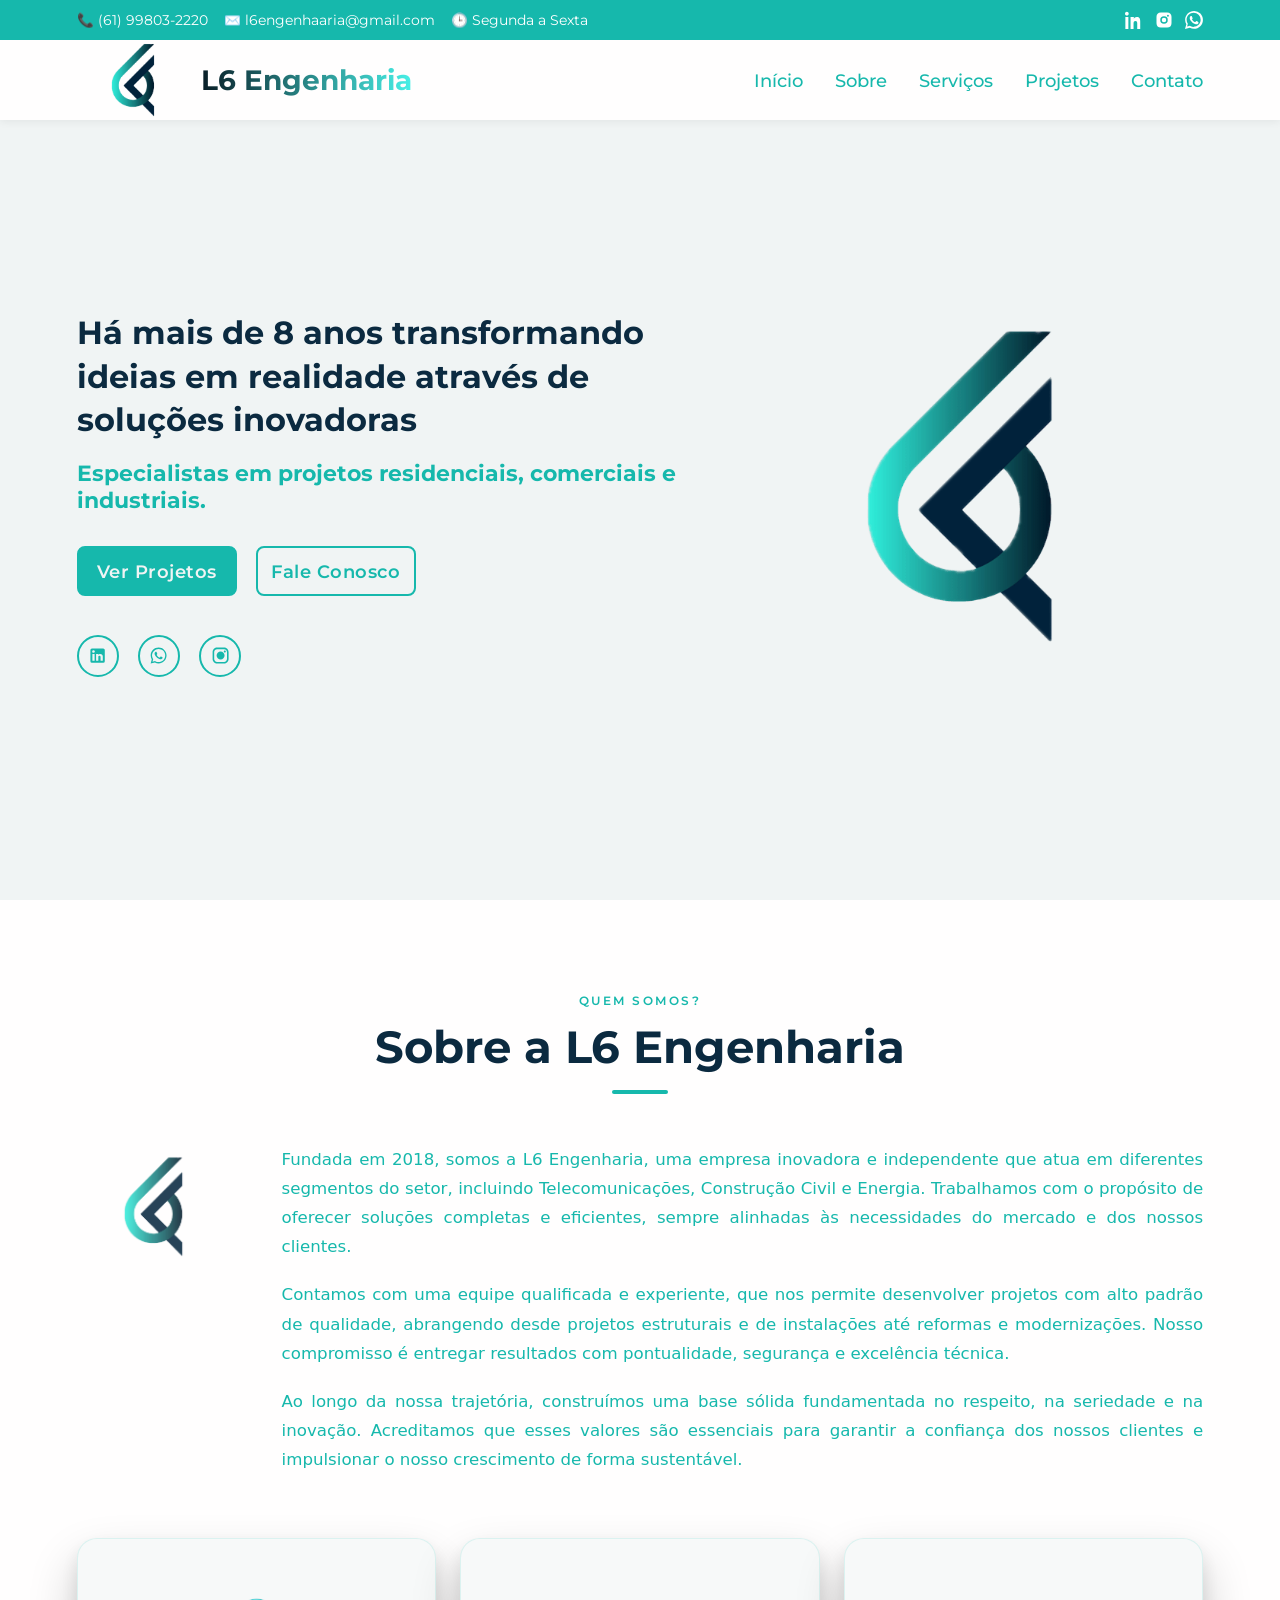
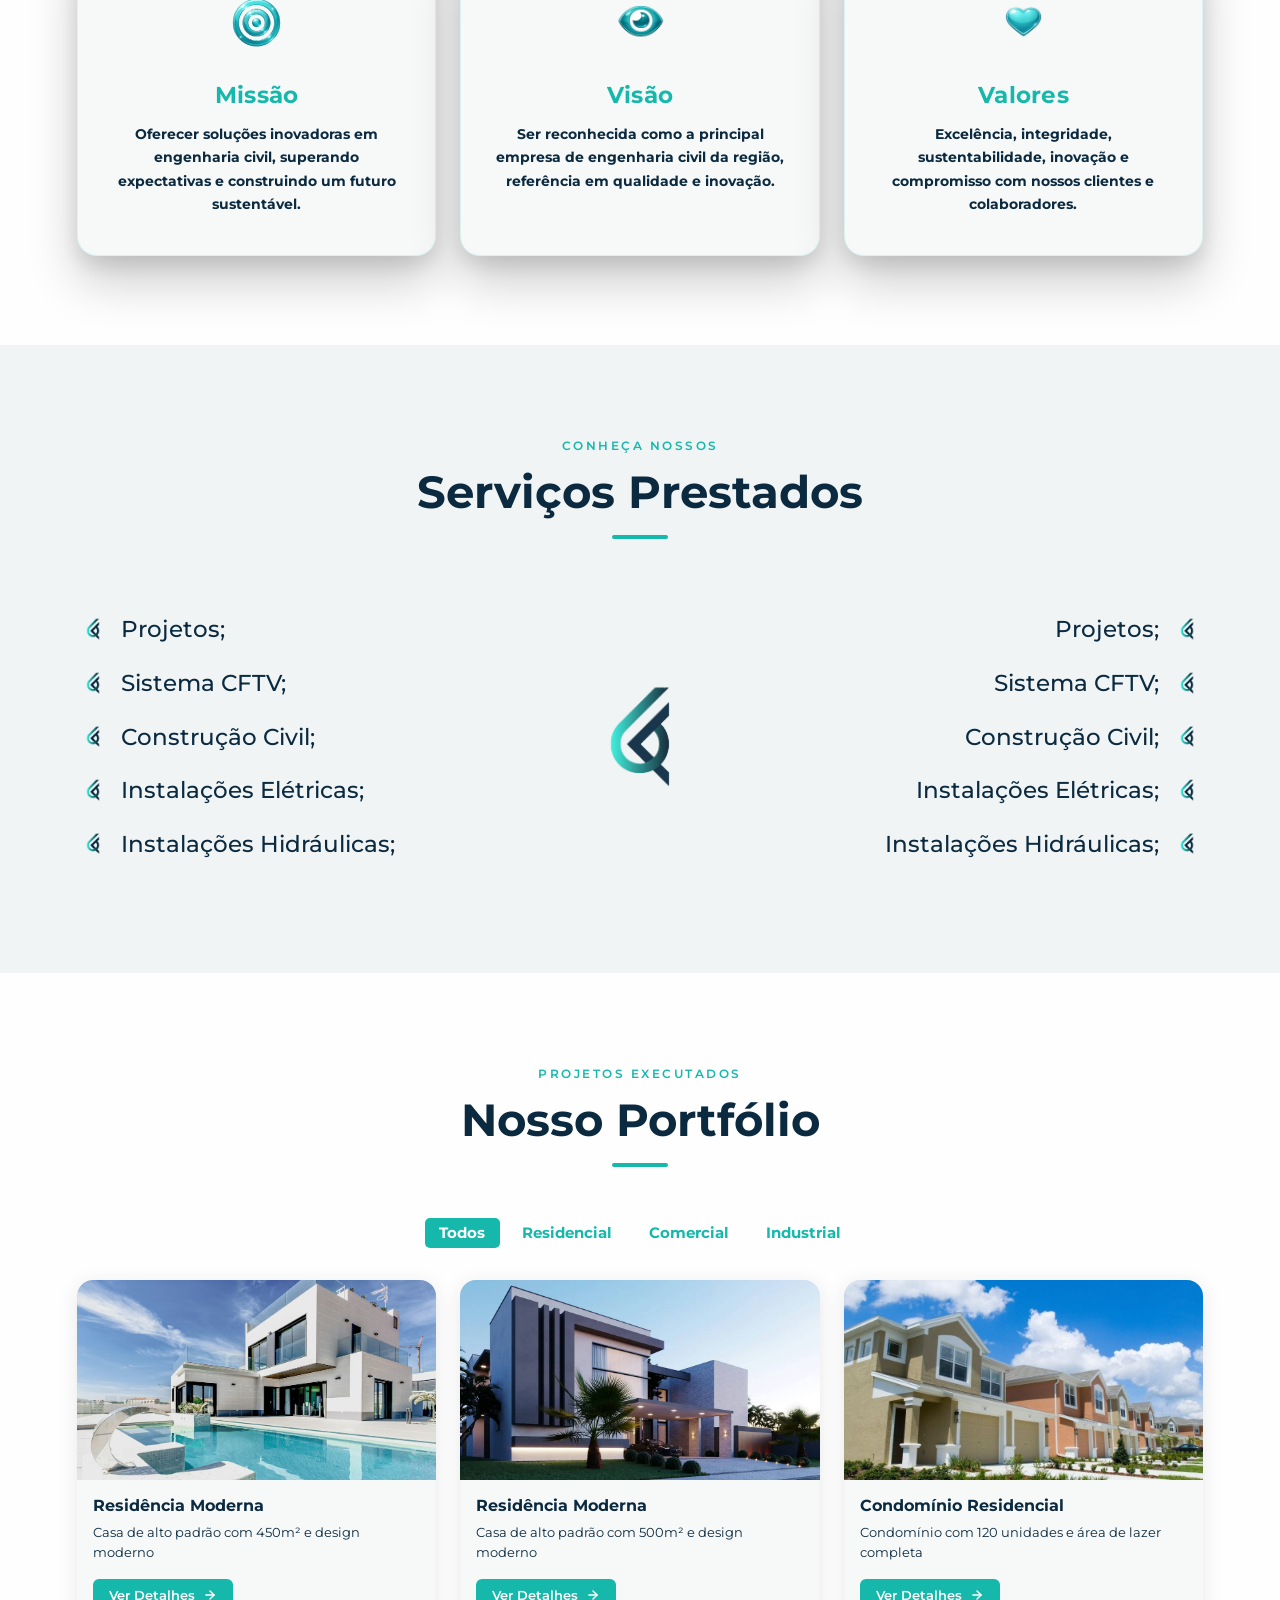
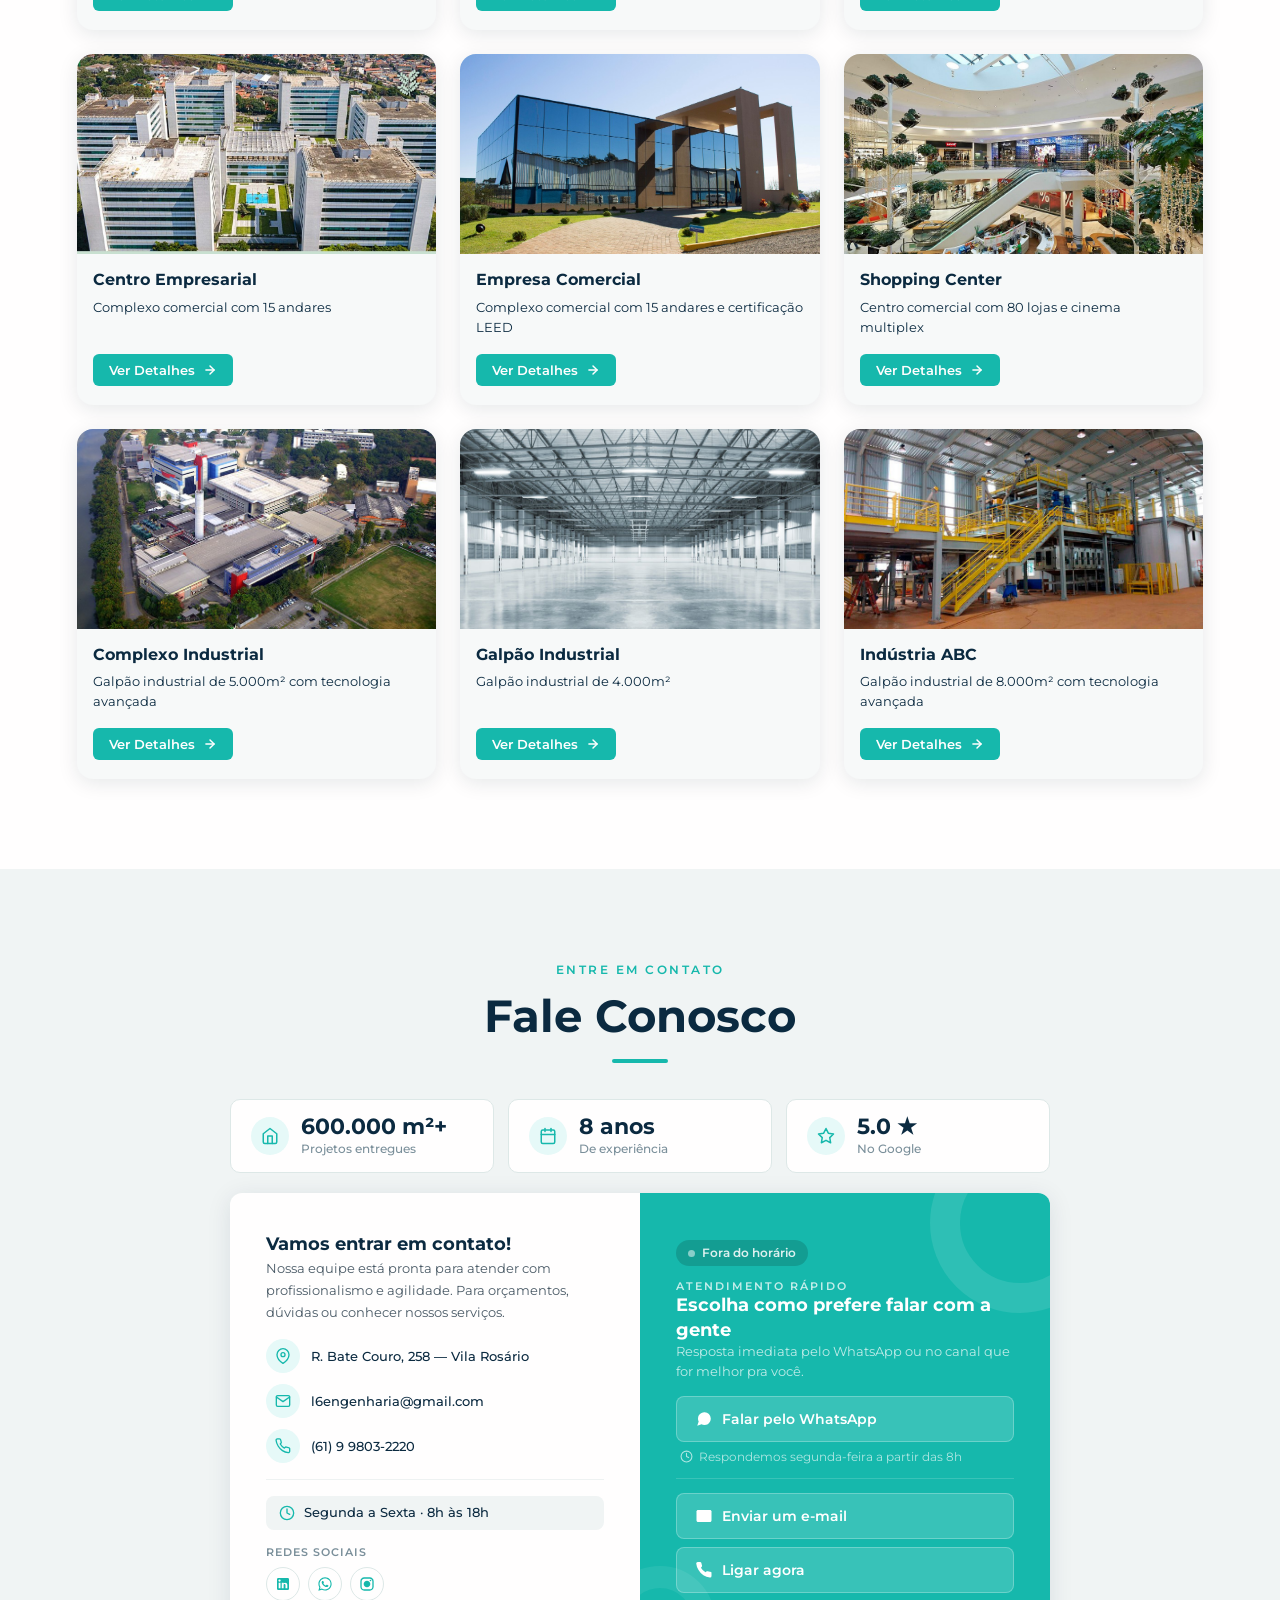
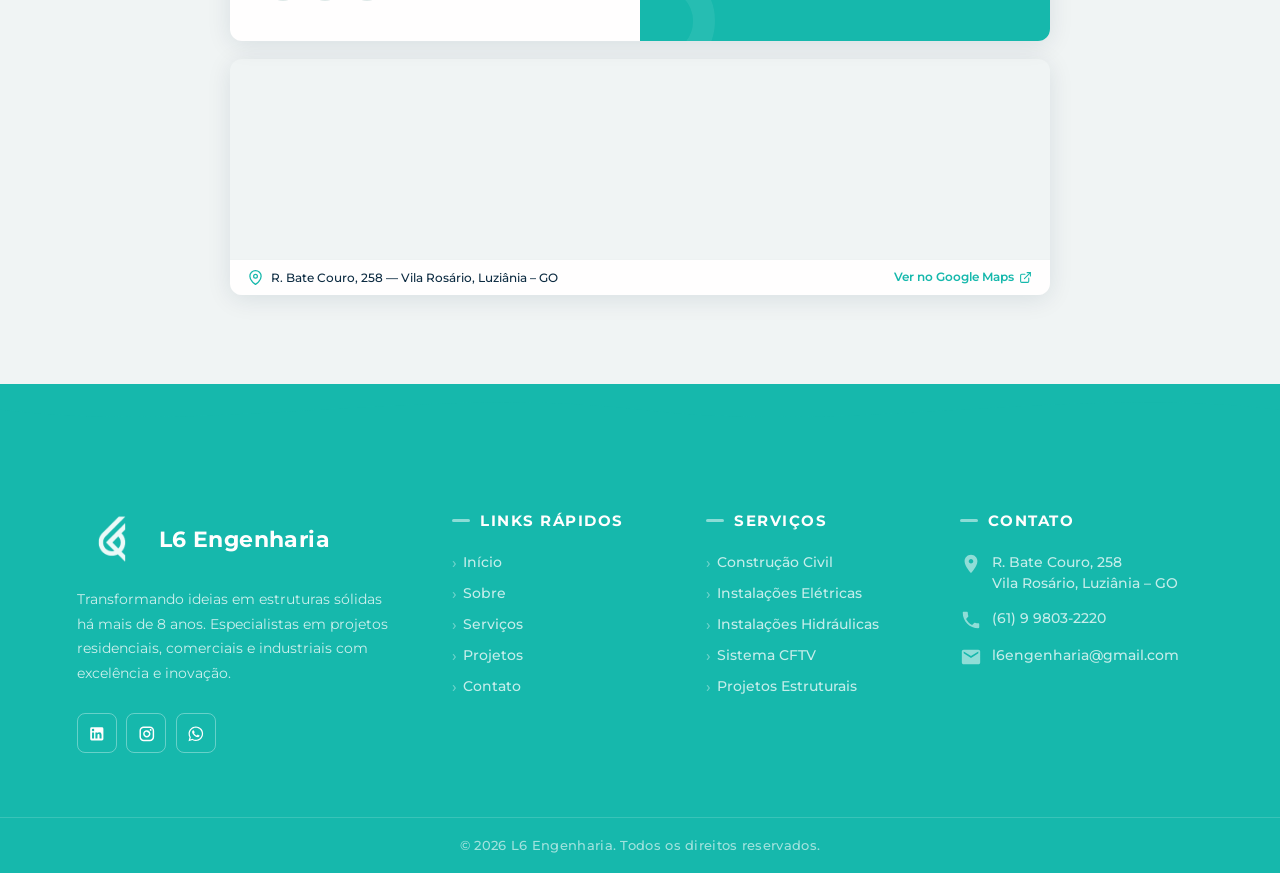
==== commit 2bff6eaf: "update:animations" ====
--- a/index.html
+++ b/index.html
@@ -410,19 +410,19 @@
 
                     <div class="contato-hours">
                         <svg viewBox="0 0 24 24" aria-hidden="true"><circle cx="12" cy="12" r="10"/><polyline points="12 6 12 12 16 14"/></svg>
-                        <span>Segunda a Sexta · 9h às 18h</span>
+                        <span>Segunda a Sexta · 8h às 18h</span>
                     </div>
 
                     <div>
                         <p class="contato-soc-label">Redes sociais</p>
-                        <div class="home-sociais" style="position:static;margin-top:8px;">
-                            <a href="" target="_blank" aria-label="LinkedIn">
+                        <div class="contato-soc-row">
+                            <a href="" target="_blank" class="contato-soc" aria-label="LinkedIn">
                                 <svg xmlns="http://www.w3.org/2000/svg" viewBox="0 0 24 24" fill="currentColor"><path d="M19 3A2 2 0 0 1 21 5V19A2 2 0 0 1 19 21H5A2 2 0 0 1 3 19V5A2 2 0 0 1 5 3H19M18.5 18.5V13.2A3.26 3.26 0 0 0 15.24 9.94C14.39 9.94 13.4 10.46 12.92 11.24V10.13H10.13V18.5H12.92V13.57C12.92 12.8 13.54 12.17 14.31 12.17A1.4 1.4 0 0 1 15.71 13.57V18.5H18.5M6.88 8.56A1.68 1.68 0 0 0 8.56 6.88C8.56 5.95 7.81 5.19 6.88 5.19A1.69 1.69 0 0 0 5.19 6.88C5.19 7.81 5.95 8.56 6.88 8.56M8.27 18.5V10.13H5.5V18.5H8.27Z"/></svg>
                             </a>
-                            <a href="https://api.whatsapp.com/send/?phone=5561998032220&text&type=phone_number&app_absent=0&utm_source=ig" target="_blank" aria-label="WhatsApp">
+                            <a href="https://api.whatsapp.com/send/?phone=5561998032220&text&type=phone_number&app_absent=0&utm_source=ig" target="_blank" class="contato-soc" aria-label="WhatsApp">
                                 <svg xmlns="http://www.w3.org/2000/svg" viewBox="0 0 24 24" fill="currentColor"><path d="M12.04 2C6.58 2 2.13 6.45 2.13 11.91C2.13 13.66 2.59 15.36 3.45 16.86L2.05 22L7.3 20.62C8.75 21.41 10.38 21.83 12.04 21.83C17.5 21.83 21.95 17.38 21.95 11.92C21.95 9.27 20.92 6.78 19.05 4.91C17.18 3.03 14.69 2 12.04 2M12.05 3.67C14.25 3.67 16.31 4.53 17.87 6.09C19.42 7.65 20.28 9.72 20.28 11.92C20.28 16.46 16.58 20.15 12.04 20.15C10.56 20.15 9.11 19.76 7.85 19L7.55 18.83L4.43 19.65L5.26 16.61L5.06 16.29C4.24 15 3.8 13.47 3.8 11.91C3.81 7.37 7.5 3.67 12.05 3.67M8.53 7.33C8.37 7.33 8.1 7.39 7.87 7.64C7.65 7.89 7 8.5 7 9.71C7 10.93 7.89 12.1 8 12.27C8.14 12.44 9.76 14.94 12.25 16C12.84 16.27 13.3 16.42 13.66 16.53C14.25 16.72 14.79 16.69 15.22 16.63C15.7 16.56 16.68 16.03 16.89 15.45C17.1 14.87 17.1 14.38 17.04 14.27C16.97 14.17 16.81 14.1 16.56 13.98C16.31 13.86 15.09 13.26 14.87 13.18C14.64 13.1 14.5 13.06 14.31 13.31C14.13 13.56 13.67 14.1 13.53 14.27C13.38 14.44 13.24 14.46 13 14.34C12.74 14.21 11.94 13.95 11 13.11C10.26 12.45 9.77 11.64 9.62 11.39C9.5 11.15 9.61 11 9.73 10.89C9.84 10.78 10 10.6 10.1 10.45C10.23 10.31 10.27 10.2 10.35 10.04C10.43 9.87 10.39 9.73 10.33 9.61C10.27 9.5 9.77 8.26 9.56 7.77C9.36 7.29 9.16 7.35 9 7.34C8.86 7.34 8.7 7.33 8.53 7.33Z"/></svg>
                             </a>
-                            <a href="https://www.instagram.com/l6engenharia/" target="_blank" aria-label="Instagram">
+                            <a href="https://www.instagram.com/l6engenharia/" target="_blank" class="contato-soc" aria-label="Instagram">
                                 <svg xmlns="http://www.w3.org/2000/svg" viewBox="0 0 24 24" fill="currentColor"><path d="M7.8 2H16.2C19.4 2 22 4.6 22 7.8V16.2C22 19.4 19.4 22 16.2 22H7.8C4.6 22 2 19.4 2 16.2V7.8C2 4.6 4.6 2 7.8 2M7.6 4C5.61 4 4 5.61 4 7.6V16.4C4 18.39 5.61 20 7.6 20H16.4C18.39 20 20 18.39 20 16.4V7.6C20 5.61 18.39 4 16.4 4H7.6M17.25 5.5C17.94 5.5 18.5 6.06 18.5 6.75C18.5 7.44 17.94 8 17.25 8C16.56 8 16 7.44 16 6.75C16 6.06 16.56 5.5 17.25 5.5M12 7C14.76 7 17 9.24 17 12C17 14.76 14.76 17 12 17C9.24 17 7 14.76 7 12C7 9.24 9.24 7 12 7M12 9C10.34 9 9 10.34 9 12C9 13.66 10.34 15 12 15C13.66 15 15 13.66 15 12C15 13.66 13.66 15 12 15C10.34 15 9 13.66 9 12C9 10.34 10.34 9 12 9Z"/></svg>
                             </a>
                         </div>
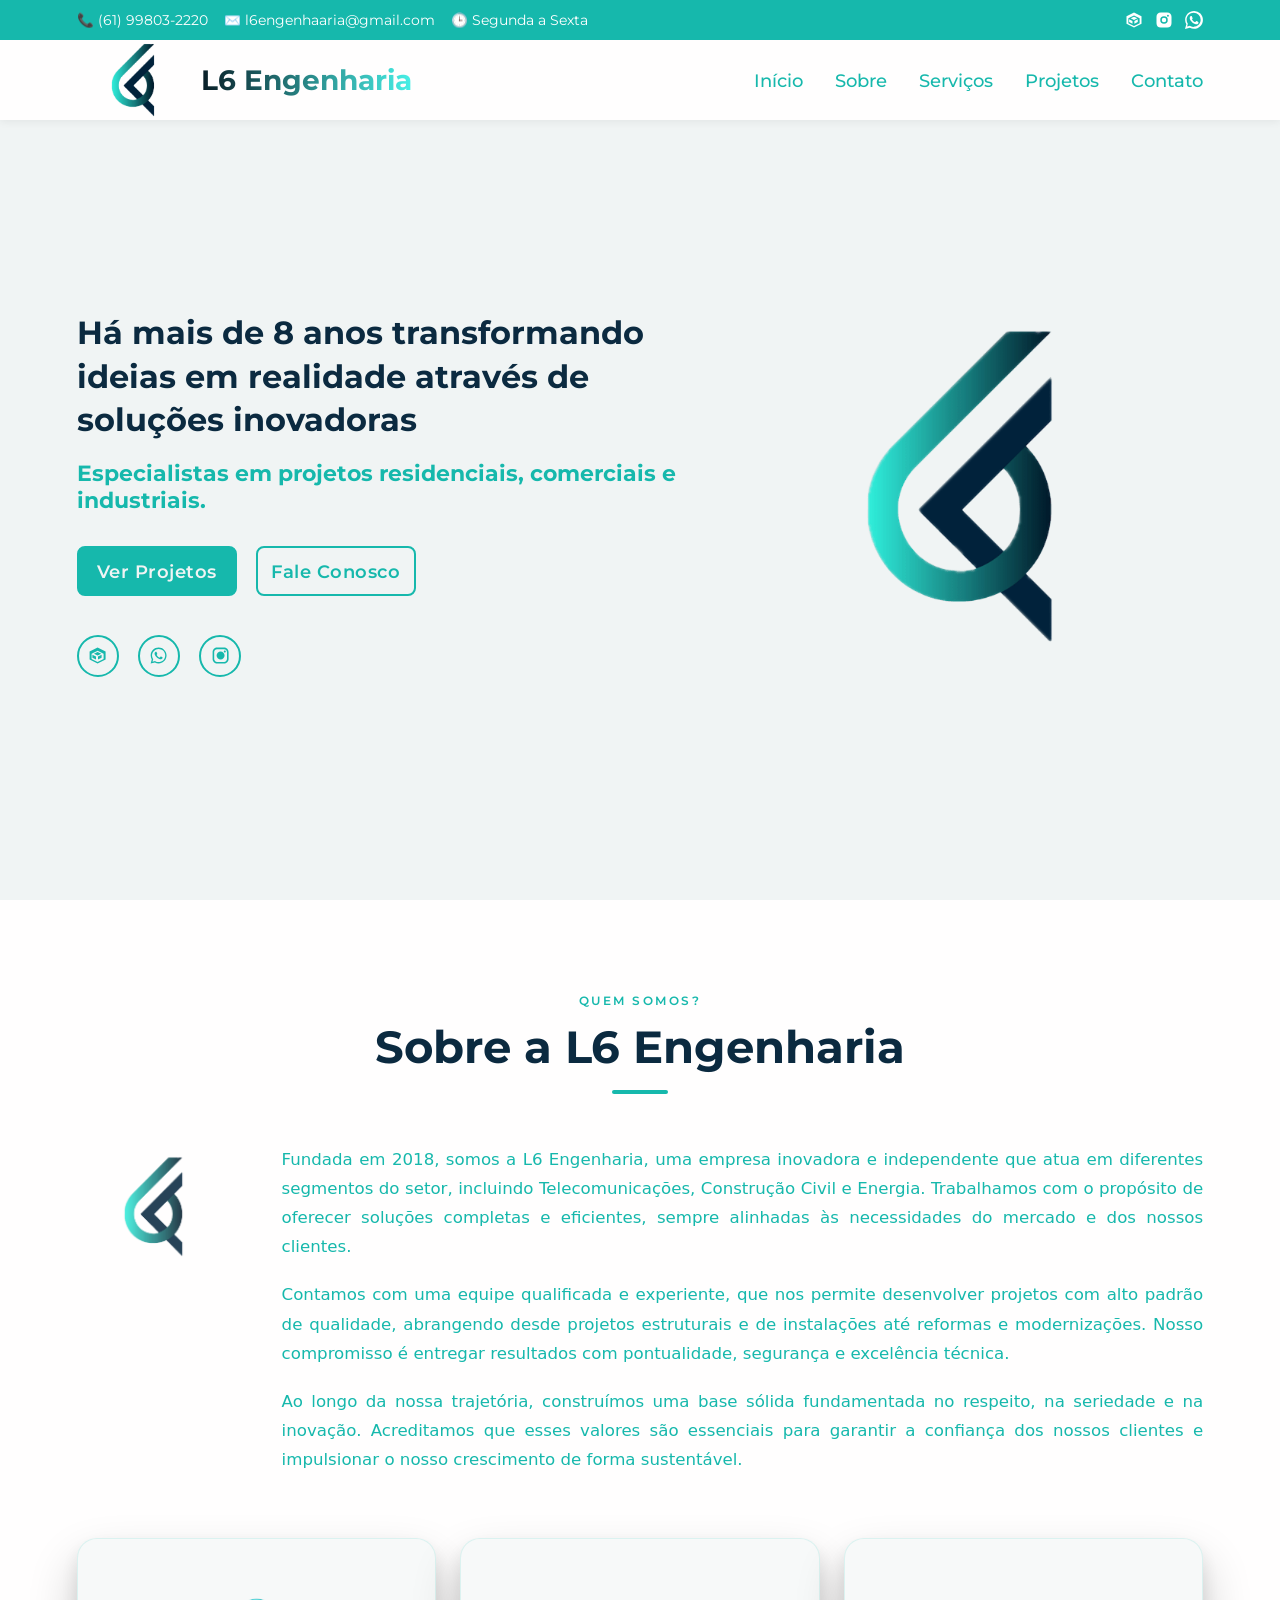
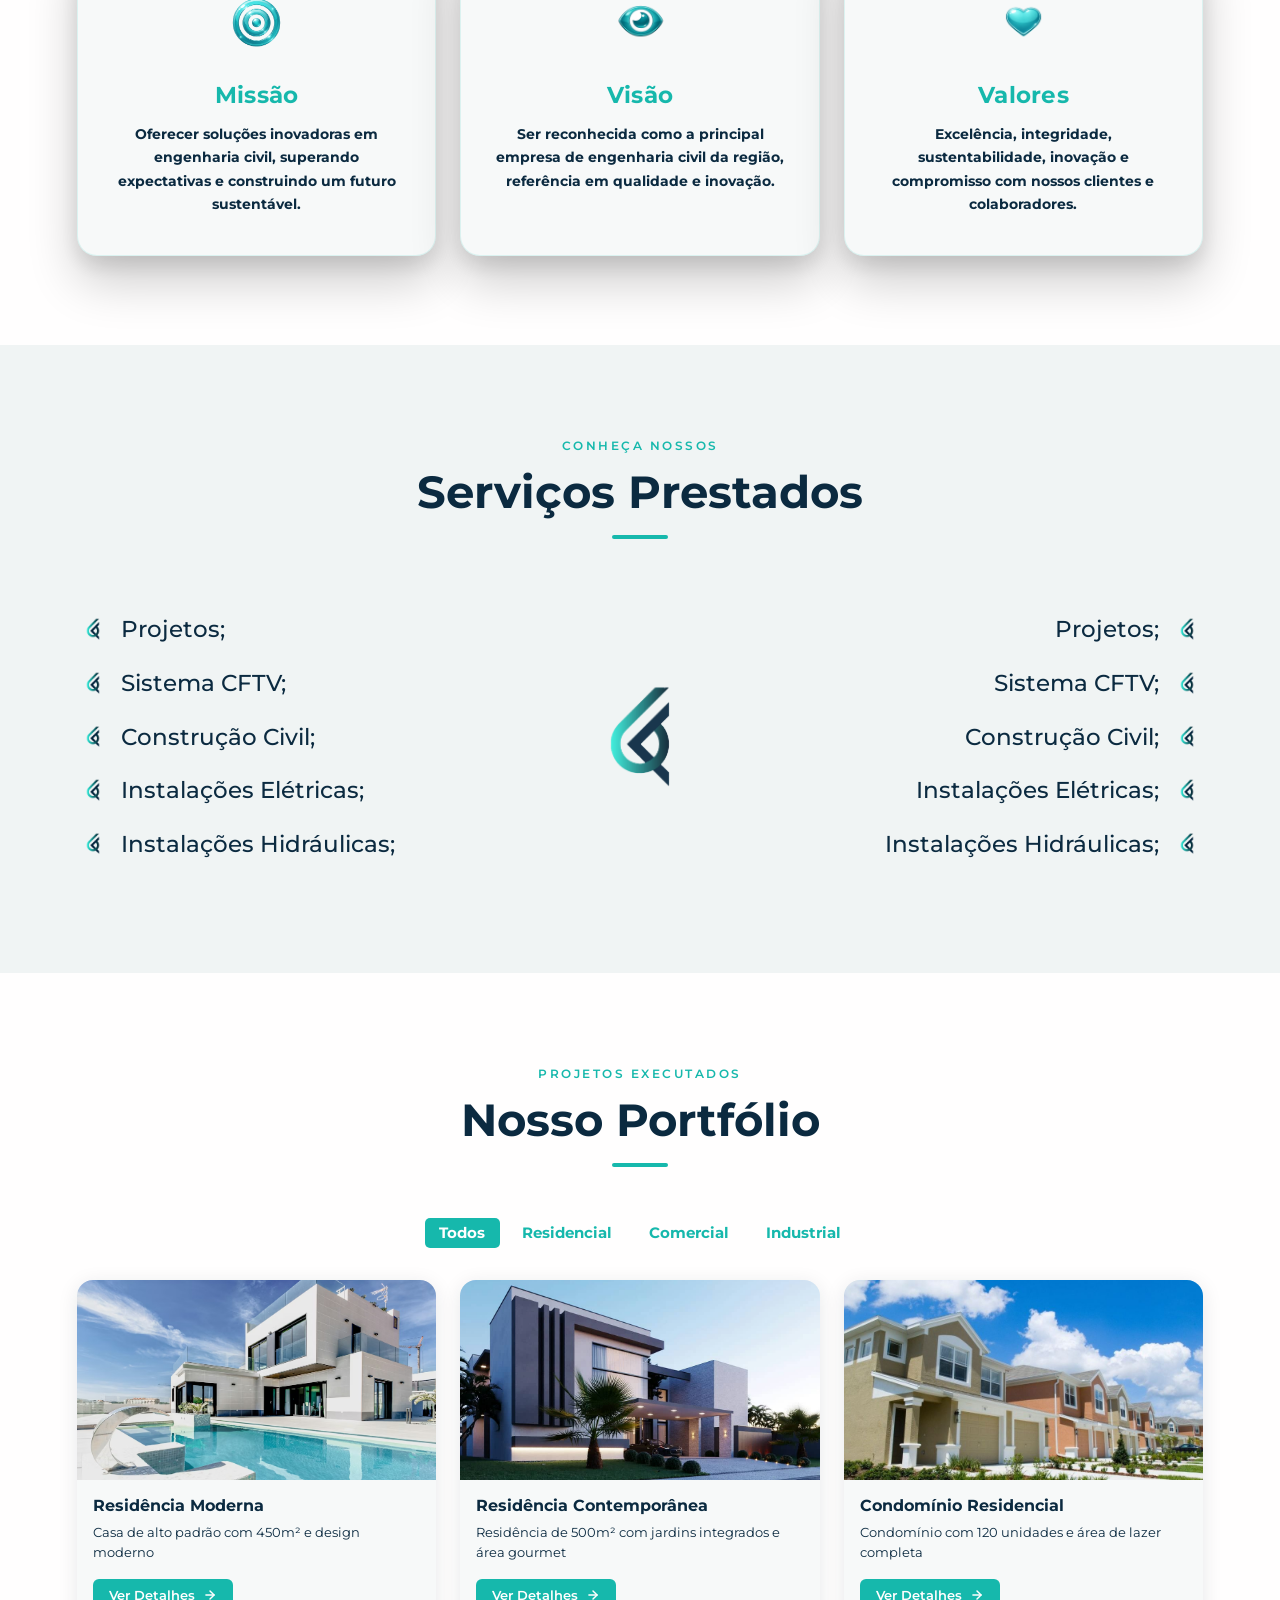
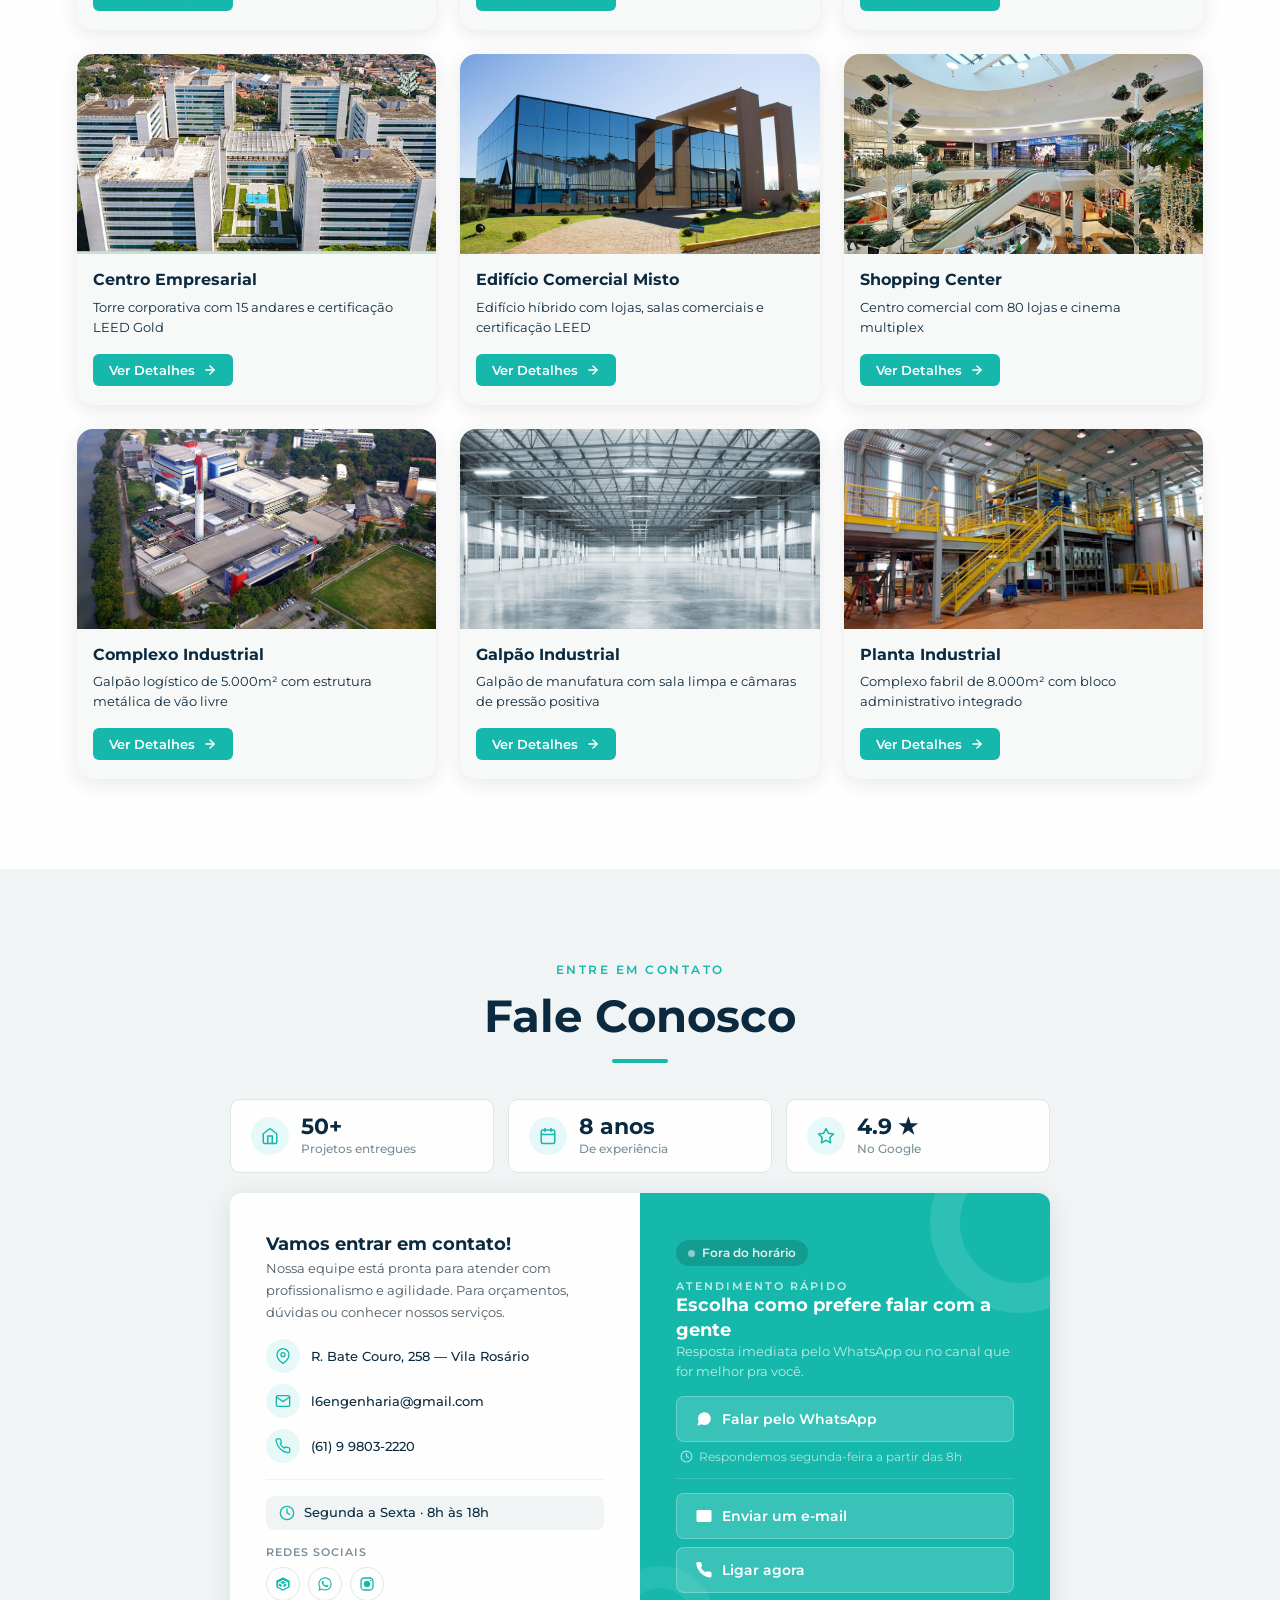
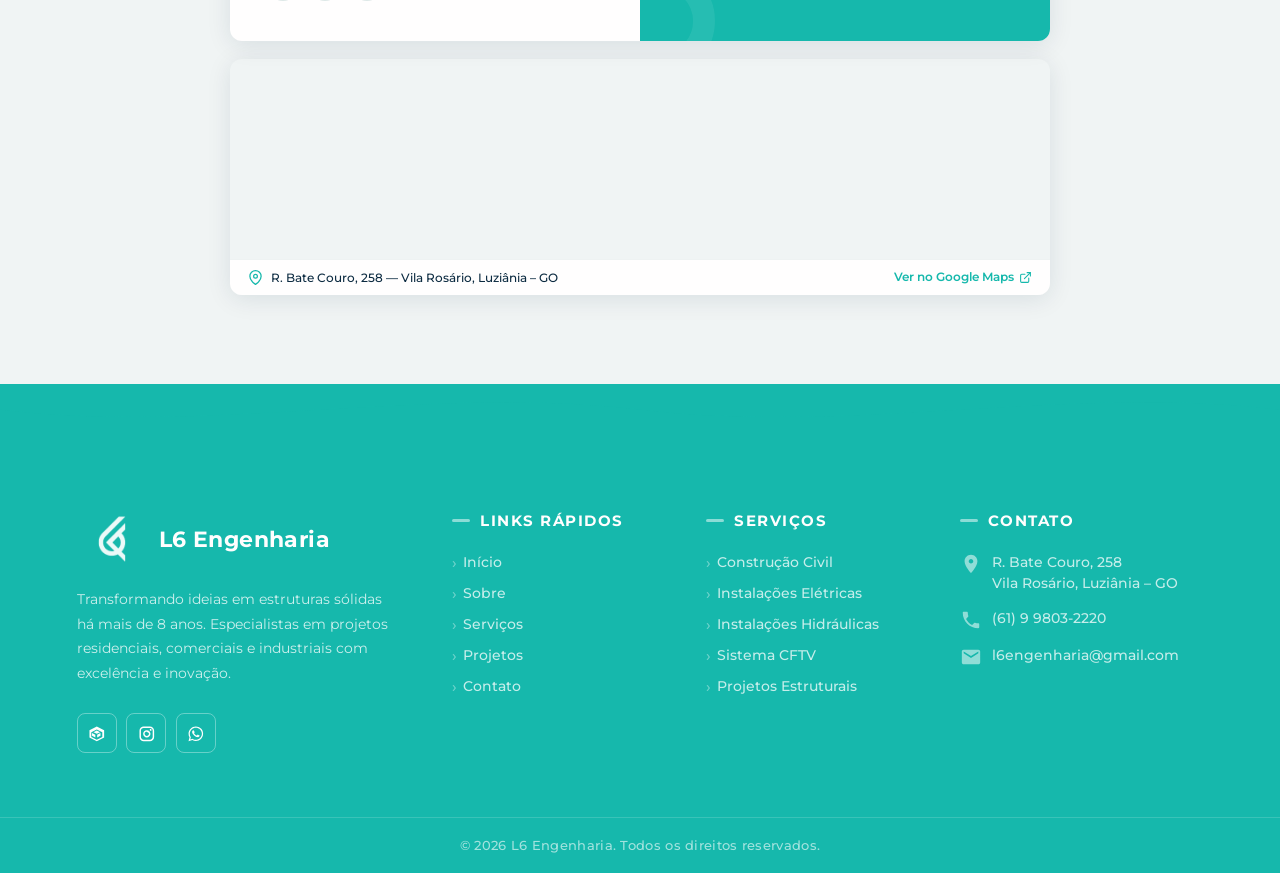
==== commit bd5a9309: "update: modelagem 3D" ====
--- a/index.html
+++ b/index.html
@@ -21,10 +21,8 @@
             </div>
  
             <div class="pre-header_dir">
-                <a href="#" target="_blank" aria-label="LinkedIn">
-                    <svg width="18" height="18" viewBox="0 0 24 24" fill="white">
-                    <path d="M4.98 3.5C4.98 4.88 3.87 6 2.49 6S0 4.88 0 3.5 1.11 1 2.49 1s2.49 1.12 2.49 2.5zM.5 8h4V24h-4V8zm7.5 0h3.8v2.2h.1c.5-1 1.8-2.2 3.7-2.2 4 0 4.7 2.6 4.7 6V24h-4v-7c0-1.7 0-3.8-2.3-3.8-2.3 0-2.6 1.8-2.6 3.7V24h-4V8z"/>
-                    </svg>
+                <a href="https://sketchfab.com/l6engenharia" target="_blank" aria-label="Sketchfab">
+                    <svg width="18" height="18" viewBox="0 0 24 24" fill="white"><path d="M12 2L2 7v10l10 5 10-5V7L12 2zm7.5 14.27l-7.5 3.75L4.5 16.27V9.73L12 5.98l7.5 3.75v6.54zM12 7.5L7.5 9.75 12 12l4.5-2.25L12 7.5zM5.5 11v3.75L10 17v-3.75L5.5 11zm7 6l4.5-2.25V11L12.5 13.25V17z"/></svg>
                 </a>
  
                 <a href="https://www.instagram.com/l6engenharia/" target="_blank" aria-label="Instagram">
@@ -79,8 +77,8 @@
                 </div>
  
                 <div class="home-sociais">
-                    <a href="" target="_blank" aria-label="LinkedIn">
-                        <svg xmlns="http://www.w3.org/2000/svg" viewBox="0 0 24 24" fill="currentColor"><path d="M19 3A2 2 0 0 1 21 5V19A2 2 0 0 1 19 21H5A2 2 0 0 1 3 19V5A2 2 0 0 1 5 3H19M18.5 18.5V13.2A3.26 3.26 0 0 0 15.24 9.94C14.39 9.94 13.4 10.46 12.92 11.24V10.13H10.13V18.5H12.92V13.57C12.92 12.8 13.54 12.17 14.31 12.17A1.4 1.4 0 0 1 15.71 13.57V18.5H18.5M6.88 8.56A1.68 1.68 0 0 0 8.56 6.88C8.56 5.95 7.81 5.19 6.88 5.19A1.69 1.69 0 0 0 5.19 6.88C5.19 7.81 5.95 8.56 6.88 8.56M8.27 18.5V10.13H5.5V18.5H8.27Z"/></svg>
+                    <a href="https://sketchfab.com/l6engenharia" target="_blank" aria-label="Sketchfab">
+                        <svg xmlns="http://www.w3.org/2000/svg" viewBox="0 0 24 24" fill="currentColor"><path d="M12 2L2 7v10l10 5 10-5V7L12 2zm7.5 14.27l-7.5 3.75L4.5 16.27V9.73L12 5.98l7.5 3.75v6.54zM12 7.5L7.5 9.75 12 12l4.5-2.25L12 7.5zM5.5 11v3.75L10 17v-3.75L5.5 11zm7 6l4.5-2.25V11L12.5 13.25V17z"/></svg>
                     </a>
                     <a href="https://api.whatsapp.com/send/?phone=5561998032220&text&type=phone_number&app_absent=0&utm_source=ig" target="_blank" aria-label="WhatsApp">
                         <svg xmlns="http://www.w3.org/2000/svg" viewBox="0 0 24 24" fill="currentColor"><path d="M12.04 2C6.58 2 2.13 6.45 2.13 11.91C2.13 13.66 2.59 15.36 3.45 16.86L2.05 22L7.3 20.62C8.75 21.41 10.38 21.83 12.04 21.83C17.5 21.83 21.95 17.38 21.95 11.92C21.95 9.27 20.92 6.78 19.05 4.91C17.18 3.03 14.69 2 12.04 2M12.05 3.67C14.25 3.67 16.31 4.53 17.87 6.09C19.42 7.65 20.28 9.72 20.28 11.92C20.28 16.46 16.58 20.15 12.04 20.15C10.56 20.15 9.11 19.76 7.85 19L7.55 18.83L4.43 19.65L5.26 16.61L5.06 16.29C4.24 15 3.8 13.47 3.8 11.91C3.81 7.37 7.5 3.67 12.05 3.67M8.53 7.33C8.37 7.33 8.1 7.39 7.87 7.64C7.65 7.89 7 8.5 7 9.71C7 10.93 7.89 12.1 8 12.27C8.14 12.44 9.76 14.94 12.25 16C12.84 16.27 13.3 16.42 13.66 16.53C14.25 16.72 14.79 16.69 15.22 16.63C15.7 16.56 16.68 16.03 16.89 15.45C17.1 14.87 17.1 14.38 17.04 14.27C16.97 14.17 16.81 14.1 16.56 13.98C16.31 13.86 15.09 13.26 14.87 13.18C14.64 13.1 14.5 13.06 14.31 13.31C14.13 13.56 13.67 14.1 13.53 14.27C13.38 14.44 13.24 14.46 13 14.34C12.74 14.21 11.94 13.95 11 13.11C10.26 12.45 9.77 11.64 9.62 11.39C9.5 11.15 9.61 11 9.73 10.89C9.84 10.78 10 10.6 10.1 10.45C10.23 10.31 10.27 10.2 10.35 10.04C10.43 9.87 10.39 9.73 10.33 9.61C10.27 9.5 9.77 8.26 9.56 7.77C9.36 7.29 9.16 7.35 9 7.34C8.86 7.34 8.7 7.33 8.53 7.33Z"/></svg>
@@ -198,11 +196,17 @@
             </div>
  
             <div class="projetos__container">
+
+                <!-- 1. Residência Moderna -->
                 <div class="projetos__content mix residencial" data-category="residencial"
                      data-area="450m²"
                      data-duration="8 meses"
-                     data-client="Família Festa">
-                    <img src="assets/images/residencia-moderna.jpg" alt="Casa Moderna" class="projetos__img" loading="lazy">
+                     data-client="Família Festa"
+                     data-sketchfab="a44e9dc0e4b14c36a4798b64042b5bd6"
+                     data-subtitle="Casa unifamiliar de alto padrão com arquitetura contemporânea"
+                     data-full-description="Residência com pé-direito duplo, piscina, spa e automação residencial. Design que prioriza iluminação natural e conforto térmico com materiais de alto padrão."
+                     data-planta="#">
+                    <img src="assets/images/residencia-moderna.jpg" alt="Residência Moderna" class="projetos__img" loading="lazy">
                     <div class="projetos__data">
                         <h3 class="projetos__title">Residência Moderna</h3>
                         <p class="projetos__description">Casa de alto padrão com 450m² e design moderno</p>
@@ -212,27 +216,35 @@
                         </a>
                     </div>
                 </div>
- 
+
+                <!-- 2. Residência Contemporânea -->
                 <div class="projetos__content mix residencial" data-category="residencial"
                      data-area="500m²"
                      data-duration="10 meses"
-                     data-client="Família Souza">
-                    <img src="assets/images/residencia-modernaa.jpg" alt="Casa Moderna" class="projetos__img" loading="lazy">
-                    <div class="projetos__data">
-                        <h3 class="projetos__title">Residência Moderna</h3>
-                        <p class="projetos__description">Casa de alto padrão com 500m² e design moderno</p>
-                        <a href="#" class="button button--flex button--small projetos__button">
-                            Ver Detalhes
-                            <svg class="button__icon" viewBox="0 0 24 24" width="14" height="14" fill="none" stroke="currentColor" stroke-width="2.5" stroke-linecap="round" stroke-linejoin="round" aria-hidden="true"><line x1="5" y1="12" x2="19" y2="12"></line><polyline points="12 5 19 12 12 19"></polyline></svg>
-                        </a>
-                    </div>
-                </div>
- 
+                     data-client="Família Souza"
+                     data-subtitle="Residência contemporânea com integração de ambientes e área verde"
+                     data-full-description="Residência com jardins integrados, cinco suítes, home theater, academia e área gourmet. Concebida com materiais de alta durabilidade e baixo impacto ambiental."
+                     data-planta="#">
+                    <img src="assets/images/residencia-modernaa.jpg" alt="Residência Contemporânea" class="projetos__img" loading="lazy">
+                    <div class="projetos__data">
+                        <h3 class="projetos__title">Residência Contemporânea</h3>
+                        <p class="projetos__description">Residência de 500m² com jardins integrados e área gourmet</p>
+                        <a href="#" class="button button--flex button--small projetos__button">
+                            Ver Detalhes
+                            <svg class="button__icon" viewBox="0 0 24 24" width="14" height="14" fill="none" stroke="currentColor" stroke-width="2.5" stroke-linecap="round" stroke-linejoin="round" aria-hidden="true"><line x1="5" y1="12" x2="19" y2="12"></line><polyline points="12 5 19 12 12 19"></polyline></svg>
+                        </a>
+                    </div>
+                </div>
+
+                <!-- 3. Condomínio Residencial -->
                 <div class="projetos__content mix residencial"
                      data-area="12.000m²"
                      data-duration="18 meses"
-                     data-client="Construtora Caixeta">
-                    <img src="assets/images/condominio.jpg" alt="Condomínio" class="projetos__img" loading="lazy">
+                     data-client="Construtora Caixeta"
+                     data-subtitle="Condomínio fechado com 120 unidades e infraestrutura completa de lazer"
+                     data-full-description="120 apartamentos em quatro torres com clube, piscinas, academia e quadras esportivas. Infraestrutura viária planejada para fluxo seguro de pedestres e veículos."
+                     data-planta="#">
+                    <img src="assets/images/condominio.jpg" alt="Condomínio Residencial" class="projetos__img" loading="lazy">
                     <div class="projetos__data">
                         <h3 class="projetos__title">Condomínio Residencial</h3>
                         <p class="projetos__description">Condomínio com 120 unidades e área de lazer completa</p>
@@ -242,41 +254,54 @@
                         </a>
                     </div>
                 </div>
- 
+
+                <!-- 4. Centro Empresarial -->
                 <div class="projetos__content mix comercial"
                      data-area="15.000m²"
                      data-duration="24 meses"
-                     data-client="Grupo Empresarial ABC">
-                    <img src="assets/images/edificio-comercial.jpg" alt="Edifício Comercial" class="projetos__img" loading="lazy">
+                     data-client="Grupo Empresarial ABC"
+                     data-sketchfab="02947e5efa844231b9f532e43683006a"
+                     data-subtitle="Complexo corporativo de alto padrão com 15 pavimentos e certificação LEED"
+                     data-full-description="Torre corporativa com fachada em vidro de alta performance, heliponto, auditório para 200 pessoas e 3 subsolos de estacionamento. Certificação LEED Gold em sustentabilidade."
+                     data-planta="#">
+                    <img src="assets/images/edificio-comercial.jpg" alt="Centro Empresarial" class="projetos__img" loading="lazy">
                     <div class="projetos__data">
                         <h3 class="projetos__title">Centro Empresarial</h3>
-                        <p class="projetos__description">Complexo comercial com 15 andares</p>
-                        <a href="#" class="button button--flex button--small projetos__button">
-                            Ver Detalhes
-                            <svg class="button__icon" viewBox="0 0 24 24" width="14" height="14" fill="none" stroke="currentColor" stroke-width="2.5" stroke-linecap="round" stroke-linejoin="round" aria-hidden="true"><line x1="5" y1="12" x2="19" y2="12"></line><polyline points="12 5 19 12 12 19"></polyline></svg>
-                        </a>
-                    </div>
-                </div>
- 
+                        <p class="projetos__description">Torre corporativa com 15 andares e certificação LEED Gold</p>
+                        <a href="#" class="button button--flex button--small projetos__button">
+                            Ver Detalhes
+                            <svg class="button__icon" viewBox="0 0 24 24" width="14" height="14" fill="none" stroke="currentColor" stroke-width="2.5" stroke-linecap="round" stroke-linejoin="round" aria-hidden="true"><line x1="5" y1="12" x2="19" y2="12"></line><polyline points="12 5 19 12 12 19"></polyline></svg>
+                        </a>
+                    </div>
+                </div>
+
+                <!-- 5. Edifício Comercial Misto -->
                 <div class="projetos__content mix comercial"
                      data-area="2.000m²"
                      data-duration="14 meses"
-                     data-client="Grupo Empresarial DEF">
-                    <img src="assets/images/centroo-comercial.jpg" alt="Edifício Comercial" class="projetos__img" loading="lazy">
-                    <div class="projetos__data">
-                        <h3 class="projetos__title">Empresa Comercial</h3>
-                        <p class="projetos__description">Complexo comercial com 15 andares e certificação LEED</p>
-                        <a href="#" class="button button--flex button--small projetos__button">
-                            Ver Detalhes
-                            <svg class="button__icon" viewBox="0 0 24 24" width="14" height="14" fill="none" stroke="currentColor" stroke-width="2.5" stroke-linecap="round" stroke-linejoin="round" aria-hidden="true"><line x1="5" y1="12" x2="19" y2="12"></line><polyline points="12 5 19 12 12 19"></polyline></svg>
-                        </a>
-                    </div>
-                </div>
- 
+                     data-client="Grupo Empresarial DEF"
+                     data-subtitle="Edifício de uso misto com lojas no térreo e salas comerciais nos andares superiores"
+                     data-full-description="Edifício com lojas no térreo e salas comerciais de 30 a 120m² nos andares superiores. Estacionamento rotativo e acessibilidade completa para pessoas com mobilidade reduzida."
+                     data-planta="#">
+                    <img src="assets/images/centroo-comercial.jpg" alt="Edifício Comercial Misto" class="projetos__img" loading="lazy">
+                    <div class="projetos__data">
+                        <h3 class="projetos__title">Edifício Comercial Misto</h3>
+                        <p class="projetos__description">Edifício híbrido com lojas, salas comerciais e certificação LEED</p>
+                        <a href="#" class="button button--flex button--small projetos__button">
+                            Ver Detalhes
+                            <svg class="button__icon" viewBox="0 0 24 24" width="14" height="14" fill="none" stroke="currentColor" stroke-width="2.5" stroke-linecap="round" stroke-linejoin="round" aria-hidden="true"><line x1="5" y1="12" x2="19" y2="12"></line><polyline points="12 5 19 12 12 19"></polyline></svg>
+                        </a>
+                    </div>
+                </div>
+
+                <!-- 6. Shopping Center -->
                 <div class="projetos__content mix comercial"
                      data-area="25.000m²"
                      data-duration="20 meses"
-                     data-client="Shopping Center">
+                     data-client="Shopping Luziânia"
+                     data-subtitle="Centro de compras e lazer com 80 lojas, praça de alimentação e cinema"
+                     data-full-description="80 lojas, praça de alimentação com 1.200 lugares, cinema multiplex com 6 salas e estacionamento para 1.500 veículos. Conceito arquitetônico com ampla entrada de luz natural."
+                     data-planta="#">
                     <img src="assets/images/shopping.jpg" alt="Shopping Center" class="projetos__img" loading="lazy">
                     <div class="projetos__data">
                         <h3 class="projetos__title">Shopping Center</h3>
@@ -287,51 +312,65 @@
                         </a>
                     </div>
                 </div>
- 
+
+                <!-- 7. Complexo Industrial -->
                 <div class="projetos__content mix industrial"
                      data-area="5.000m²"
                      data-duration="12 meses"
-                     data-client="Indústria XYZ">
-                    <img src="assets/images/galpao-industrial.jpg" alt="Galpão Industrial" class="projetos__img" loading="lazy">
+                     data-client="Indústria XYZ"
+                     data-sketchfab="e71e46dc2f2b483b9c5450a57899e257"
+                     data-subtitle="Galpão logístico com estrutura metálica e piso de alta resistência"
+                     data-full-description="Galpão com vão livre de 40m, docas de carregamento, mezanino administrativo, sprinklers e iluminação LED. Tratamento acústico nas áreas de produção."
+                     data-planta="#">
+                    <img src="assets/images/galpao-industrial.jpg" alt="Complexo Industrial" class="projetos__img" loading="lazy">
                     <div class="projetos__data">
                         <h3 class="projetos__title">Complexo Industrial</h3>
-                        <p class="projetos__description">Galpão industrial de 5.000m² com tecnologia avançada</p>
-                        <a href="#" class="button button--flex button--small projetos__button">
-                            Ver Detalhes
-                            <svg class="button__icon" viewBox="0 0 24 24" width="14" height="14" fill="none" stroke="currentColor" stroke-width="2.5" stroke-linecap="round" stroke-linejoin="round" aria-hidden="true"><line x1="5" y1="12" x2="19" y2="12"></line><polyline points="12 5 19 12 12 19"></polyline></svg>
-                        </a>
-                    </div>
-                </div>
- 
+                        <p class="projetos__description">Galpão logístico de 5.000m² com estrutura metálica de vão livre</p>
+                        <a href="#" class="button button--flex button--small projetos__button">
+                            Ver Detalhes
+                            <svg class="button__icon" viewBox="0 0 24 24" width="14" height="14" fill="none" stroke="currentColor" stroke-width="2.5" stroke-linecap="round" stroke-linejoin="round" aria-hidden="true"><line x1="5" y1="12" x2="19" y2="12"></line><polyline points="12 5 19 12 12 19"></polyline></svg>
+                        </a>
+                    </div>
+                </div>
+
+                <!-- 8. Galpão Industrial -->
                 <div class="projetos__content mix industrial"
                      data-area="4.000m²"
                      data-duration="12 meses"
-                     data-client="Indústria XYZ">
+                     data-client="Indústria XYZ"
+                     data-subtitle="Galpão de produção com layout otimizado para linha de manufatura"
+                     data-full-description="Projeto industrial desenvolvido sob medida para uma linha de manufatura de componentes eletrônicos. O layout foi concebido para otimizar o fluxo de produção, com zonas segregadas para recebimento, produção, qualidade e expedição. A cobertura em telha termoacústica garante conforto térmico no ambiente de trabalho. O projeto contempla subestação de energia, câmaras de pressão positiva e sala limpa."
+                     data-planta="#">
                     <img src="assets/images/obra-industrial.jpg" alt="Galpão Industrial" class="projetos__img" loading="lazy">
                     <div class="projetos__data">
                         <h3 class="projetos__title">Galpão Industrial</h3>
-                        <p class="projetos__description">Galpão industrial de 4.000m²</p>
-                        <a href="#" class="button button--flex button--small projetos__button">
-                            Ver Detalhes
-                            <svg class="button__icon" viewBox="0 0 24 24" width="14" height="14" fill="none" stroke="currentColor" stroke-width="2.5" stroke-linecap="round" stroke-linejoin="round" aria-hidden="true"><line x1="5" y1="12" x2="19" y2="12"></line><polyline points="12 5 19 12 12 19"></polyline></svg>
-                        </a>
-                    </div>
-                </div>
- 
+                        <p class="projetos__description">Galpão de manufatura com sala limpa e câmaras de pressão positiva</p>
+                        <a href="#" class="button button--flex button--small projetos__button">
+                            Ver Detalhes
+                            <svg class="button__icon" viewBox="0 0 24 24" width="14" height="14" fill="none" stroke="currentColor" stroke-width="2.5" stroke-linecap="round" stroke-linejoin="round" aria-hidden="true"><line x1="5" y1="12" x2="19" y2="12"></line><polyline points="12 5 19 12 12 19"></polyline></svg>
+                        </a>
+                    </div>
+                </div>
+
+                <!-- 9. Planta Industrial -->
                 <div class="projetos__content mix industrial"
                      data-area="8.000m²"
-                     data-duration="12 meses"
-                     data-client="Indústria XYZ">
-                    <img src="assets/images/industriaa.jpg" alt="Galpão Industrial" class="projetos__img" loading="lazy">
-                    <div class="projetos__data">
-                        <h3 class="projetos__title">Indústria ABC</h3>
-                        <p class="projetos__description">Galpão industrial de 8.000m² com tecnologia avançada</p>
-                        <a href="#" class="button button--flex button--small projetos__button">
-                            Ver Detalhes
-                            <svg class="button__icon" viewBox="0 0 24 24" width="14" height="14" fill="none" stroke="currentColor" stroke-width="2.5" stroke-linecap="round" stroke-linejoin="round" aria-hidden="true"><line x1="5" y1="12" x2="19" y2="12"></line><polyline points="12 5 19 12 12 19"></polyline></svg>
-                        </a>
-                    </div>
-                </div>
+                     data-duration="16 meses"
+                     data-client="Indústria ABC"
+                     data-subtitle="Planta industrial de grande porte com área administrativa integrada"
+                     data-full-description="Complexo com área fabril, depósito e bloco administrativo integrados. Refeitório para 300 funcionários, subestação de alta tensão e sistema de tratamento de efluentes."
+                     data-planta="#">
+                    <img src="assets/images/industriaa.jpg" alt="Planta Industrial" class="projetos__img" loading="lazy">
+                    <div class="projetos__data">
+                        <h3 class="projetos__title">Planta Industrial</h3>
+                        <p class="projetos__description">Complexo fabril de 8.000m² com bloco administrativo integrado</p>
+                        <a href="#" class="button button--flex button--small projetos__button">
+                            Ver Detalhes
+                            <svg class="button__icon" viewBox="0 0 24 24" width="14" height="14" fill="none" stroke="currentColor" stroke-width="2.5" stroke-linecap="round" stroke-linejoin="round" aria-hidden="true"><line x1="5" y1="12" x2="19" y2="12"></line><polyline points="12 5 19 12 12 19"></polyline></svg>
+                        </a>
+                    </div>
+                </div>
+
             </div>
         </section>
  
@@ -351,7 +390,7 @@
                         <svg viewBox="0 0 24 24" aria-hidden="true"><path d="M3 9l9-7 9 7v11a2 2 0 0 1-2 2H5a2 2 0 0 1-2-2z"/><polyline points="9 22 9 12 15 12 15 22"/></svg>
                     </div>
                     <div>
-                        <div class="proof-num">600.000 m²+</div>
+                        <div class="proof-num">50+</div>
                         <div class="proof-sub">Projetos entregues</div>
                     </div>
                 </div>
@@ -369,7 +408,7 @@
                         <svg viewBox="0 0 24 24" aria-hidden="true"><polygon points="12 2 15.09 8.26 22 9.27 17 14.14 18.18 21.02 12 17.77 5.82 21.02 7 14.14 2 9.27 8.91 8.26 12 2"/></svg>
                     </div>
                     <div>
-                        <div class="proof-num">5.0 ★</div>
+                        <div class="proof-num">4.9 ★</div>
                         <div class="proof-sub">No Google</div>
                     </div>
                 </div>
@@ -416,8 +455,8 @@
                     <div>
                         <p class="contato-soc-label">Redes sociais</p>
                         <div class="contato-soc-row">
-                            <a href="" target="_blank" class="contato-soc" aria-label="LinkedIn">
-                                <svg xmlns="http://www.w3.org/2000/svg" viewBox="0 0 24 24" fill="currentColor"><path d="M19 3A2 2 0 0 1 21 5V19A2 2 0 0 1 19 21H5A2 2 0 0 1 3 19V5A2 2 0 0 1 5 3H19M18.5 18.5V13.2A3.26 3.26 0 0 0 15.24 9.94C14.39 9.94 13.4 10.46 12.92 11.24V10.13H10.13V18.5H12.92V13.57C12.92 12.8 13.54 12.17 14.31 12.17A1.4 1.4 0 0 1 15.71 13.57V18.5H18.5M6.88 8.56A1.68 1.68 0 0 0 8.56 6.88C8.56 5.95 7.81 5.19 6.88 5.19A1.69 1.69 0 0 0 5.19 6.88C5.19 7.81 5.95 8.56 6.88 8.56M8.27 18.5V10.13H5.5V18.5H8.27Z"/></svg>
+                            <a href="https://sketchfab.com/l6engenharia" target="_blank" class="contato-soc" aria-label="Sketchfab">
+                                <svg xmlns="http://www.w3.org/2000/svg" viewBox="0 0 24 24" fill="currentColor"><path d="M12 2L2 7v10l10 5 10-5V7L12 2zm7.5 14.27l-7.5 3.75L4.5 16.27V9.73L12 5.98l7.5 3.75v6.54zM12 7.5L7.5 9.75 12 12l4.5-2.25L12 7.5zM5.5 11v3.75L10 17v-3.75L5.5 11zm7 6l4.5-2.25V11L12.5 13.25V17z"/></svg>
                             </a>
                             <a href="https://api.whatsapp.com/send/?phone=5561998032220&text&type=phone_number&app_absent=0&utm_source=ig" target="_blank" class="contato-soc" aria-label="WhatsApp">
                                 <svg xmlns="http://www.w3.org/2000/svg" viewBox="0 0 24 24" fill="currentColor"><path d="M12.04 2C6.58 2 2.13 6.45 2.13 11.91C2.13 13.66 2.59 15.36 3.45 16.86L2.05 22L7.3 20.62C8.75 21.41 10.38 21.83 12.04 21.83C17.5 21.83 21.95 17.38 21.95 11.92C21.95 9.27 20.92 6.78 19.05 4.91C17.18 3.03 14.69 2 12.04 2M12.05 3.67C14.25 3.67 16.31 4.53 17.87 6.09C19.42 7.65 20.28 9.72 20.28 11.92C20.28 16.46 16.58 20.15 12.04 20.15C10.56 20.15 9.11 19.76 7.85 19L7.55 18.83L4.43 19.65L5.26 16.61L5.06 16.29C4.24 15 3.8 13.47 3.8 11.91C3.81 7.37 7.5 3.67 12.05 3.67M8.53 7.33C8.37 7.33 8.1 7.39 7.87 7.64C7.65 7.89 7 8.5 7 9.71C7 10.93 7.89 12.1 8 12.27C8.14 12.44 9.76 14.94 12.25 16C12.84 16.27 13.3 16.42 13.66 16.53C14.25 16.72 14.79 16.69 15.22 16.63C15.7 16.56 16.68 16.03 16.89 15.45C17.1 14.87 17.1 14.38 17.04 14.27C16.97 14.17 16.81 14.1 16.56 13.98C16.31 13.86 15.09 13.26 14.87 13.18C14.64 13.1 14.5 13.06 14.31 13.31C14.13 13.56 13.67 14.1 13.53 14.27C13.38 14.44 13.24 14.46 13 14.34C12.74 14.21 11.94 13.95 11 13.11C10.26 12.45 9.77 11.64 9.62 11.39C9.5 11.15 9.61 11 9.73 10.89C9.84 10.78 10 10.6 10.1 10.45C10.23 10.31 10.27 10.2 10.35 10.04C10.43 9.87 10.39 9.73 10.33 9.61C10.27 9.5 9.77 8.26 9.56 7.77C9.36 7.29 9.16 7.35 9 7.34C8.86 7.34 8.7 7.33 8.53 7.33Z"/></svg>
@@ -514,10 +553,8 @@
                     </p>
                     <!-- Redes Sociais -->
                     <div class="footer__socials">
-                        <a href="#" target="_blank" aria-label="LinkedIn" class="footer__social-link">
-                            <svg viewBox="0 0 24 24" fill="currentColor" aria-hidden="true">
-                                <path d="M19 3A2 2 0 0 1 21 5V19A2 2 0 0 1 19 21H5A2 2 0 0 1 3 19V5A2 2 0 0 1 5 3H19M18.5 18.5V13.2A3.26 3.26 0 0 0 15.24 9.94C14.39 9.94 13.4 10.46 12.92 11.24V10.13H10.13V18.5H12.92V13.57C12.92 12.8 13.54 12.17 14.31 12.17A1.4 1.4 0 0 1 15.71 13.57V18.5H18.5M6.88 8.56A1.68 1.68 0 0 0 8.56 6.88C8.56 5.95 7.81 5.19 6.88 5.19A1.69 1.69 0 0 0 5.19 6.88C5.19 7.81 5.95 8.56 6.88 8.56M8.27 18.5V10.13H5.5V18.5H8.27Z"/>
-                            </svg>
+                        <a href="https://sketchfab.com/l6engenharia" target="_blank" aria-label="Sketchfab" class="footer__social-link">
+                            <svg viewBox="0 0 24 24" fill="currentColor" aria-hidden="true"><path d="M12 2L2 7v10l10 5 10-5V7L12 2zm7.5 14.27l-7.5 3.75L4.5 16.27V9.73L12 5.98l7.5 3.75v6.54zM12 7.5L7.5 9.75 12 12l4.5-2.25L12 7.5zM5.5 11v3.75L10 17v-3.75L5.5 11zm7 6l4.5-2.25V11L12.5 13.25V17z"/></svg>
                         </a>
                         <a href="https://www.instagram.com/l6engenharia/" target="_blank" aria-label="Instagram" class="footer__social-link">
                             <svg viewBox="0 0 24 24" fill="currentColor" aria-hidden="true">
--- a/css/style.css
+++ b/css/style.css
@@ -1553,6 +1553,20 @@
     }
 }
  
+/* ══ MODAL DE PROJETOS ═══════════════════════════════════════════════════════ */
+@media (max-width: 767px) {
+    .modal-card {
+        grid-template-columns: 1fr !important;
+        max-height: 92vh;
+        overflow-y: auto;
+    }
+
+    #modal-media-wrap {
+        min-height: 220px !important;
+        max-height: 260px;
+    }
+}
+
 /* ══ UTILITÁRIOS ═════════════════════════════════════════════════════════════ */
 table { border-collapse: collapse; width: 100%; }
 .table-wrapper { overflow-x: auto; -webkit-overflow-scrolling: touch; }
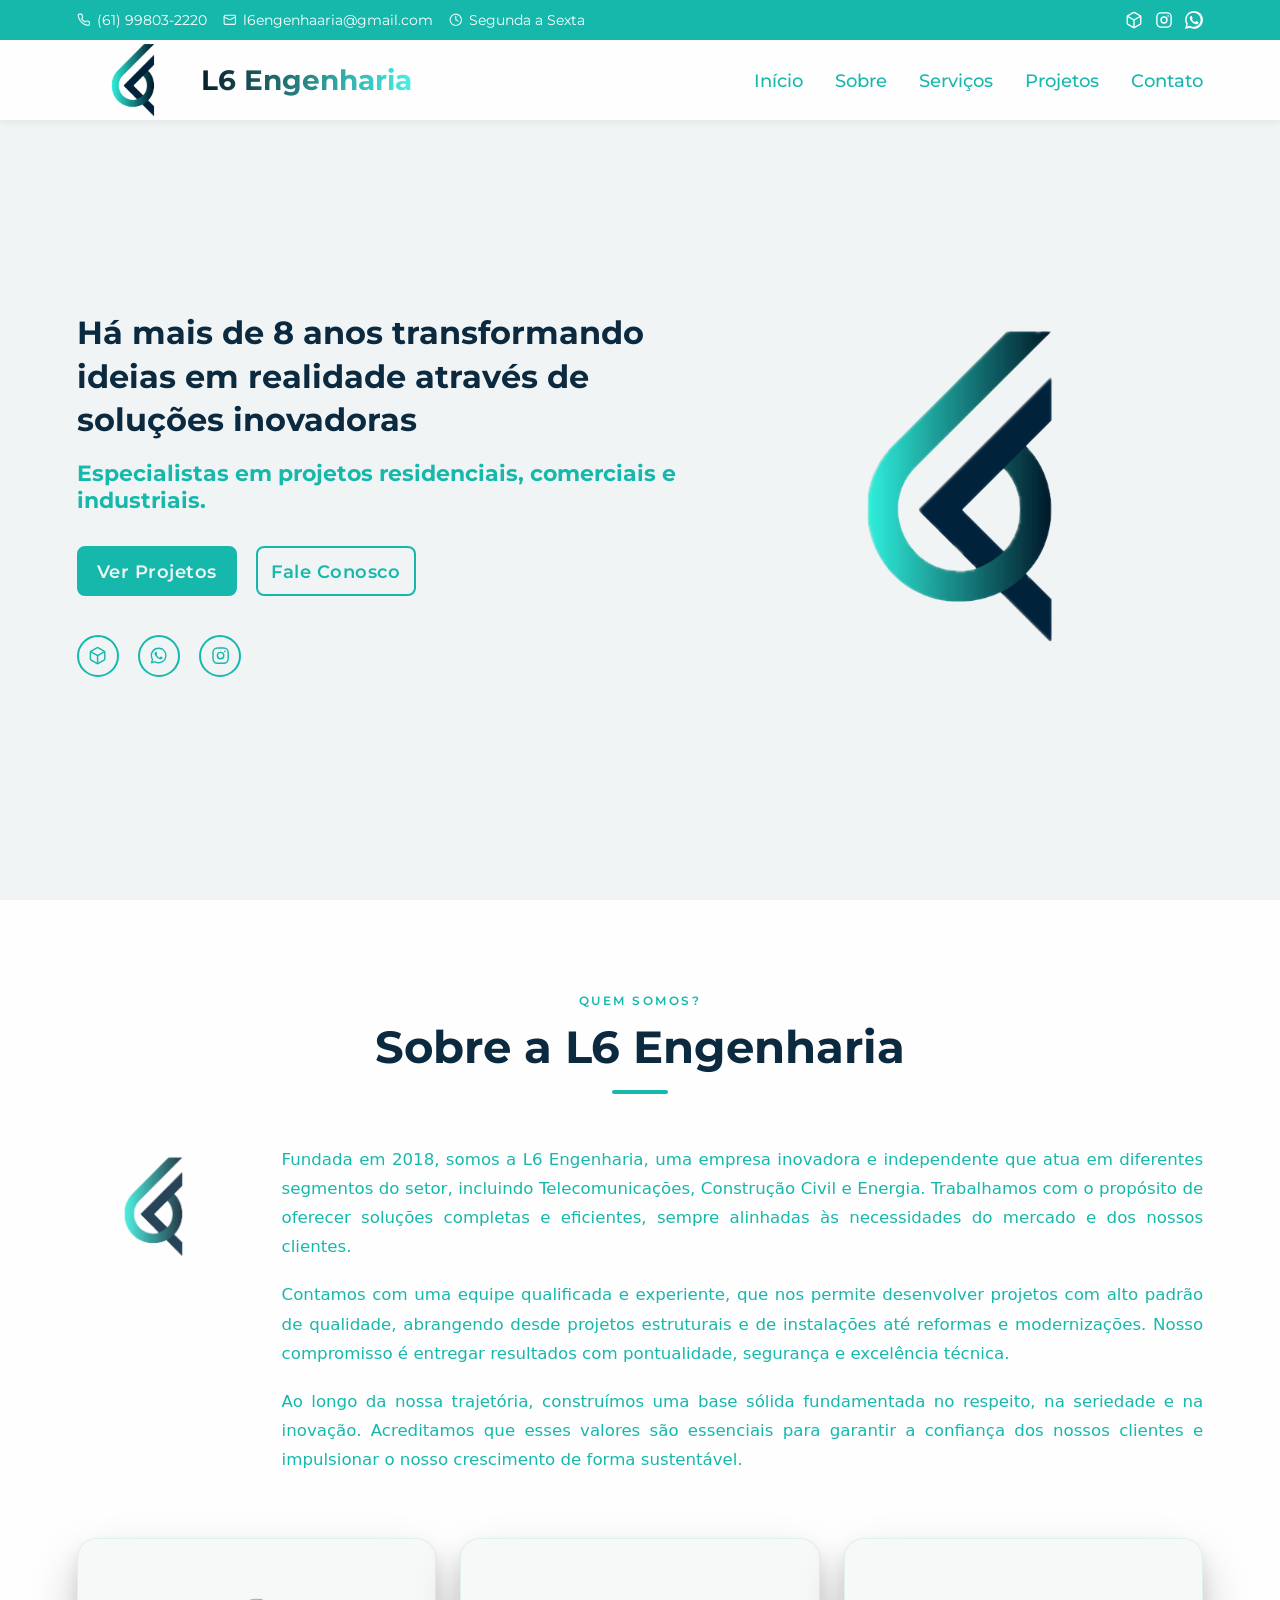
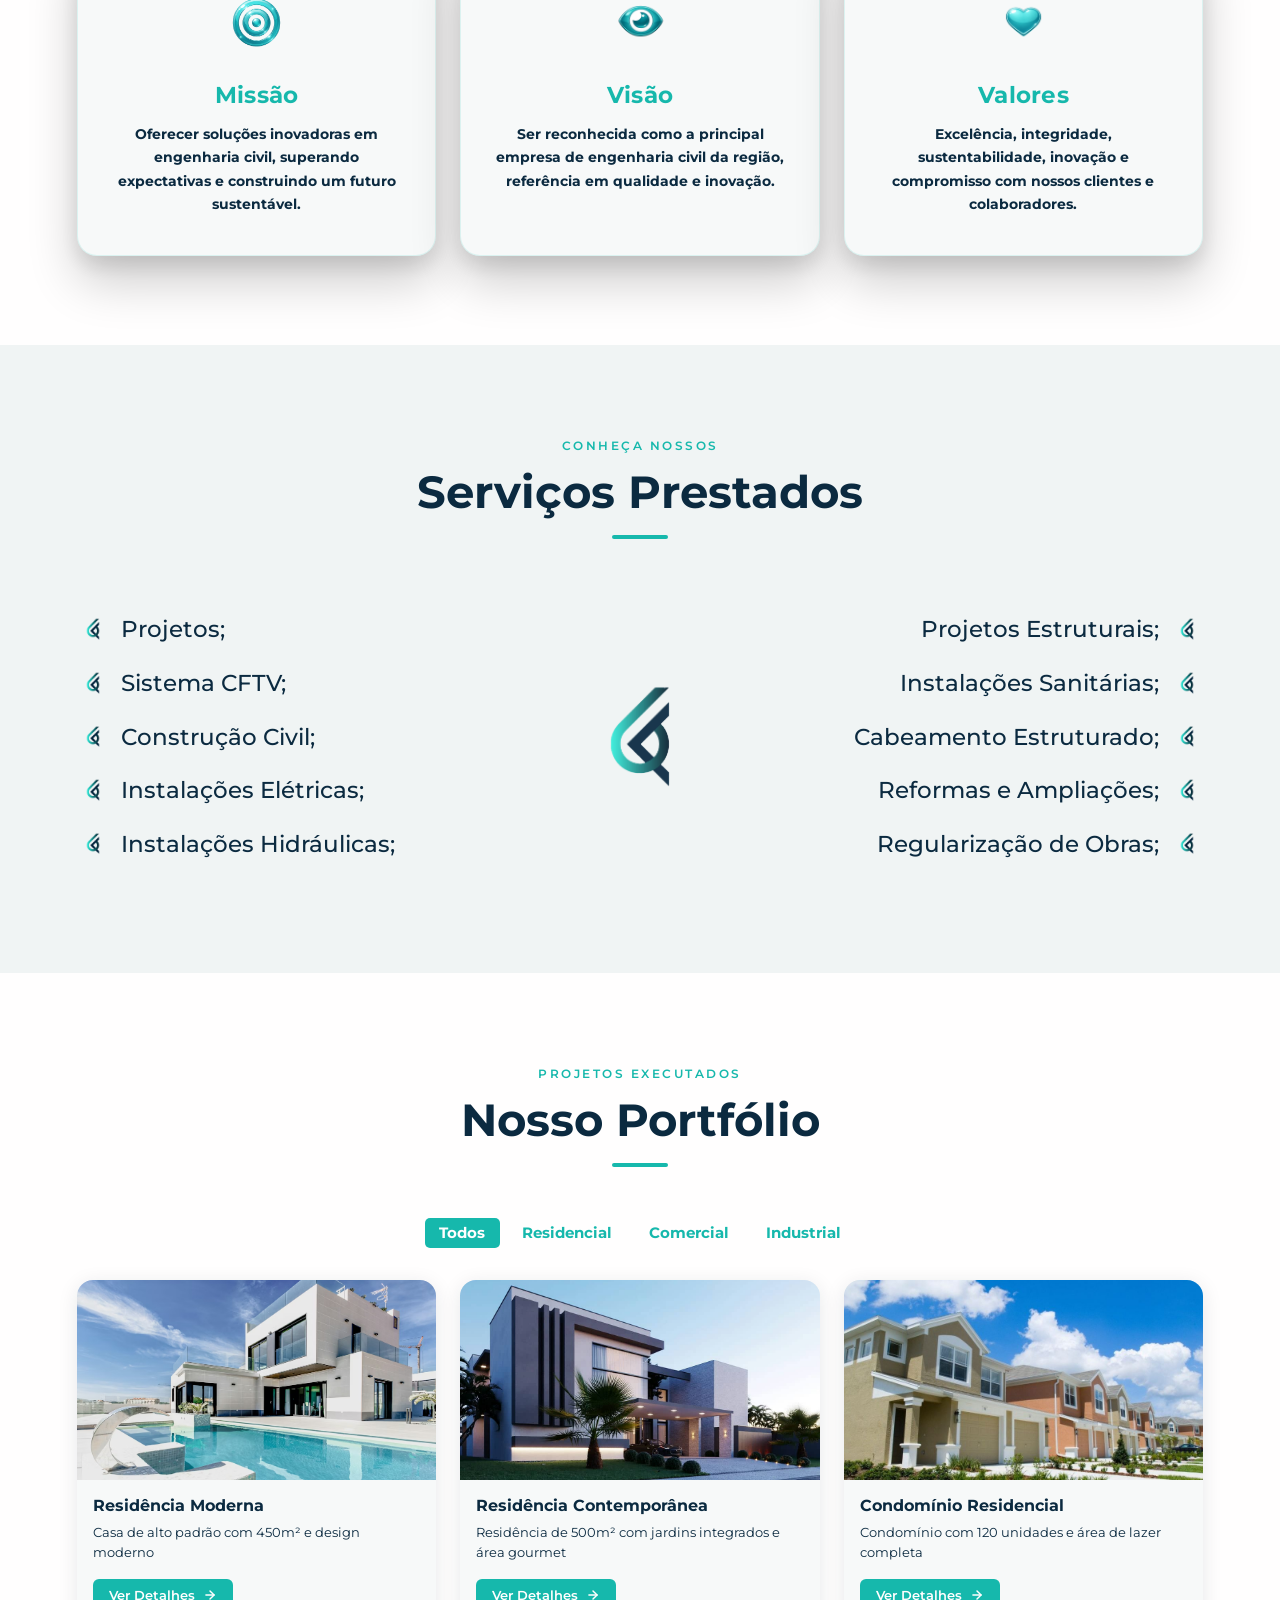
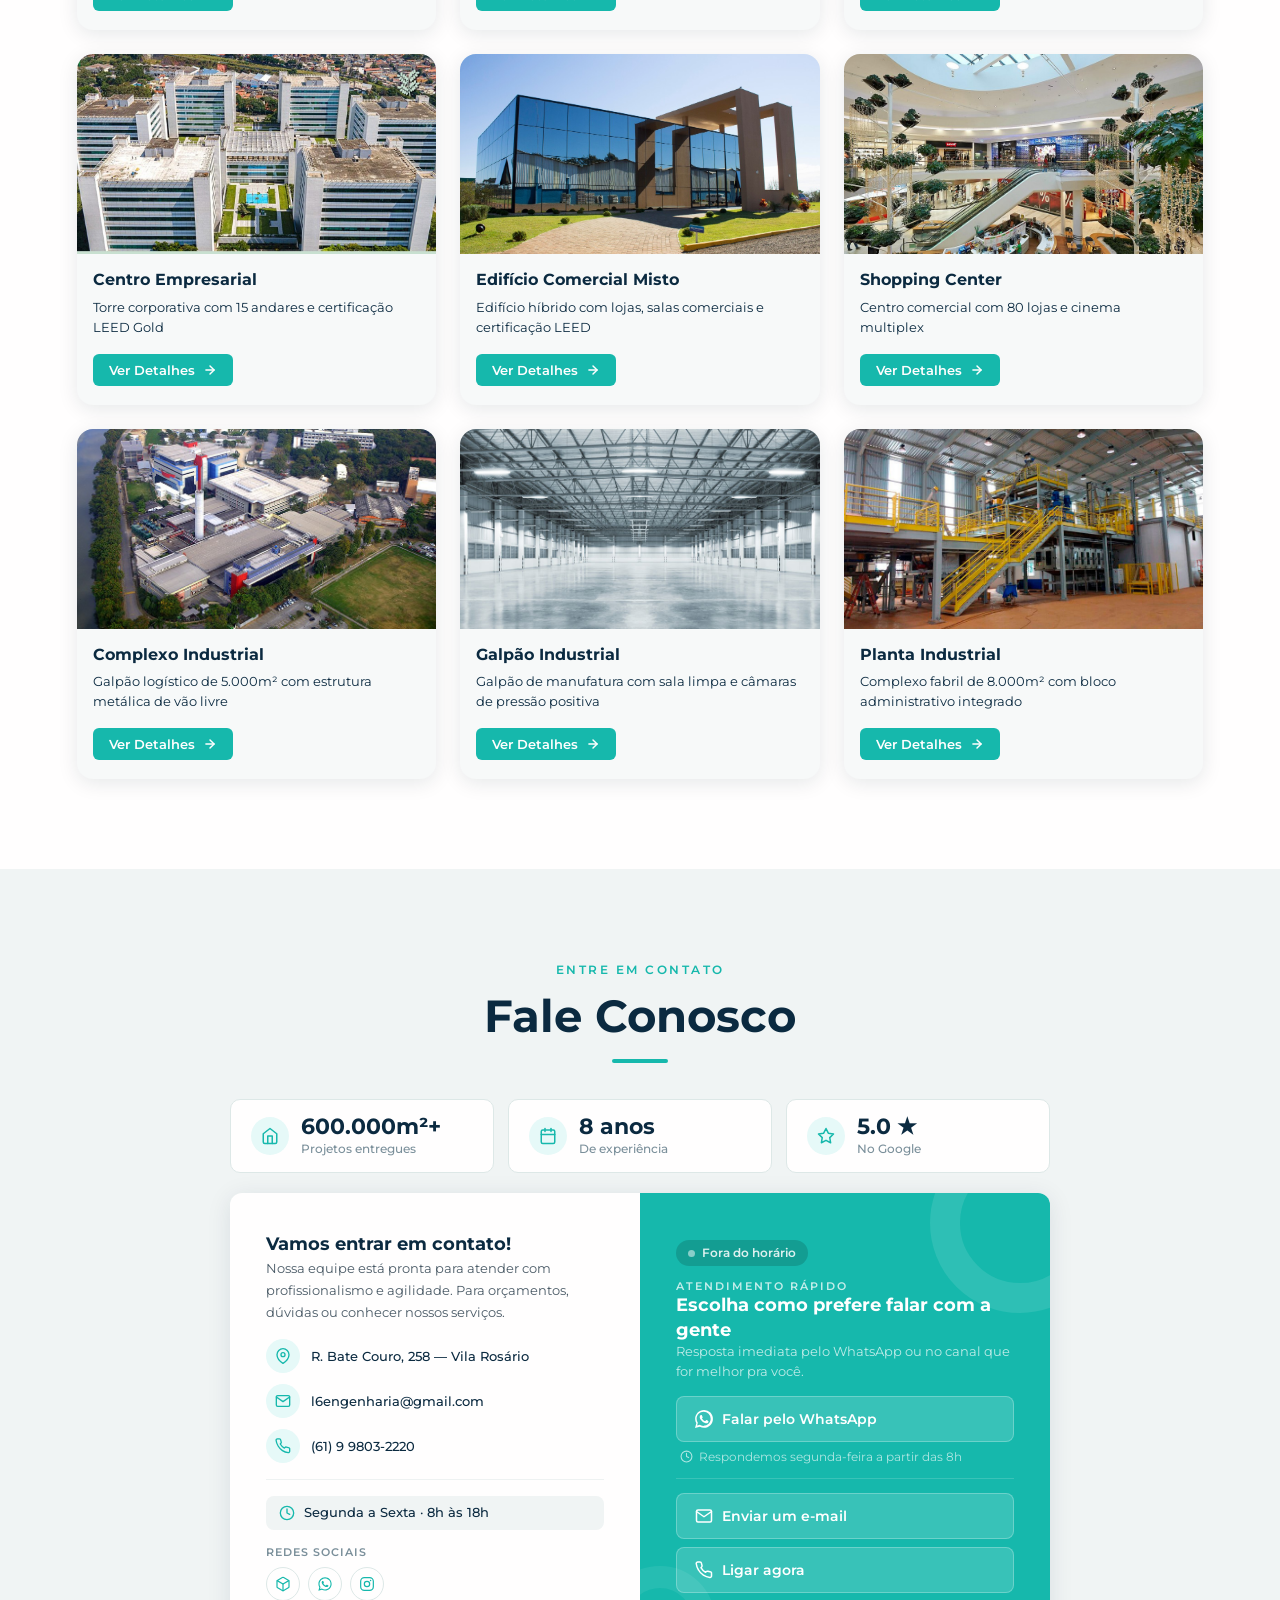
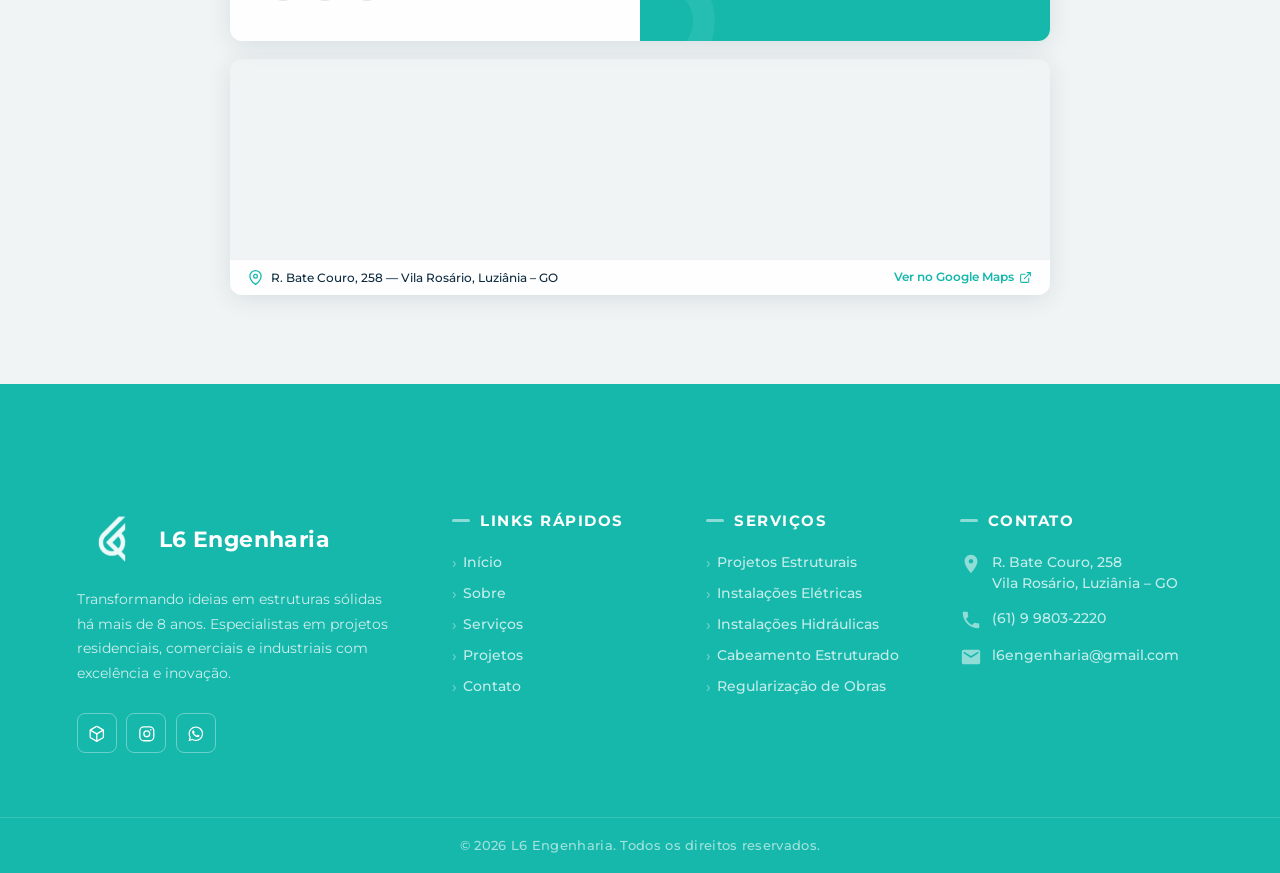
==== commit 71855b7e: "fix: corrige responsividade dos cards de prova e alinha serviços do rodapé" ====
--- a/index.html
+++ b/index.html
@@ -15,19 +15,28 @@
         <div class="pre-header_cont">
             
             <div class="pre-header_esq">
-                <span>📞 (61) 99803-2220</span>
-                <span class="email-span">✉️ l6engenhaaria@gmail.com</span>
-                <span class="hora">🕒 Segunda a Sexta</span>
+                <span>
+                    <svg viewBox="0 0 24 24" fill="none" stroke="white" stroke-width="2" stroke-linecap="round" stroke-linejoin="round" aria-hidden="true"><path d="M22 16.92v3a2 2 0 0 1-2.18 2 19.79 19.79 0 0 1-8.63-3.07 19.5 19.5 0 0 1-6-6 19.79 19.79 0 0 1-3.07-8.67A2 2 0 0 1 4.11 2h3a2 2 0 0 1 2 1.72 12.84 12.84 0 0 0 .7 2.81 2 2 0 0 1-.45 2.11L8.09 9.91a16 16 0 0 0 6 6l1.27-1.27a2 2 0 0 1 2.11-.45 12.84 12.84 0 0 0 2.81.7A2 2 0 0 1 22 16.92z"/></svg>
+                    (61) 99803-2220
+                </span>
+                <span class="email-span">
+                    <svg viewBox="0 0 24 24" fill="none" stroke="white" stroke-width="2" stroke-linecap="round" stroke-linejoin="round" aria-hidden="true"><rect x="2" y="4" width="20" height="16" rx="2"/><path d="m22 7-10 5L2 7"/></svg>
+                    l6engenhaaria@gmail.com
+                </span>
+                <span class="hora">
+                    <svg viewBox="0 0 24 24" fill="none" stroke="white" stroke-width="2" stroke-linecap="round" stroke-linejoin="round" aria-hidden="true"><circle cx="12" cy="12" r="10"/><polyline points="12 6 12 12 16 14"/></svg>
+                    Segunda a Sexta
+                </span>
             </div>
  
             <div class="pre-header_dir">
                 <a href="https://sketchfab.com/l6engenharia" target="_blank" aria-label="Sketchfab">
-                    <svg width="18" height="18" viewBox="0 0 24 24" fill="white"><path d="M12 2L2 7v10l10 5 10-5V7L12 2zm7.5 14.27l-7.5 3.75L4.5 16.27V9.73L12 5.98l7.5 3.75v6.54zM12 7.5L7.5 9.75 12 12l4.5-2.25L12 7.5zM5.5 11v3.75L10 17v-3.75L5.5 11zm7 6l4.5-2.25V11L12.5 13.25V17z"/></svg>
+                    <svg width="18" height="18" viewBox="0 0 24 24" fill="none" stroke="white" stroke-width="1.8" stroke-linecap="round" stroke-linejoin="round"><path d="M21 16V8a2 2 0 0 0-1-1.73l-7-4a2 2 0 0 0-2 0l-7 4A2 2 0 0 0 3 8v8a2 2 0 0 0 1 1.73l7 4a2 2 0 0 0 2 0l7-4A2 2 0 0 0 21 16z"/><polyline points="3.27 6.96 12 12.01 20.73 6.96"/><line x1="12" y1="22.08" x2="12" y2="12"/></svg>
                 </a>
- 
+
                 <a href="https://www.instagram.com/l6engenharia/" target="_blank" aria-label="Instagram">
-                    <svg width="18" height="18" viewBox="0 0 24 24" fill="white">
-                    <path d="M7.75 2C4.13 2 2 4.13 2 7.75v8.5C2 19.87 4.13 22 7.75 22h8.5C19.87 22 22 19.87 22 16.25v-8.5C22 4.13 19.87 2 16.25 2h-8.5zM12 7a5 5 0 110 10 5 5 0 010-10zm6.5-.75a1.25 1.25 0 11-2.5 0 1.25 1.25 0 012.5 0zM12 9a3 3 0 100 6 3 3 0 000-6z"/>
+                    <svg width="18" height="18" viewBox="0 0 24 24" fill="none" stroke="white" stroke-width="1.8" stroke-linecap="round" stroke-linejoin="round">
+                    <rect x="2.5" y="2.5" width="19" height="19" rx="5.5"/><circle cx="12" cy="12" r="4"/><circle cx="17.4" cy="6.6" r="1.1" fill="white" stroke="none"/>
                     </svg>
                 </a>
  
@@ -78,13 +87,13 @@
  
                 <div class="home-sociais">
                     <a href="https://sketchfab.com/l6engenharia" target="_blank" aria-label="Sketchfab">
-                        <svg xmlns="http://www.w3.org/2000/svg" viewBox="0 0 24 24" fill="currentColor"><path d="M12 2L2 7v10l10 5 10-5V7L12 2zm7.5 14.27l-7.5 3.75L4.5 16.27V9.73L12 5.98l7.5 3.75v6.54zM12 7.5L7.5 9.75 12 12l4.5-2.25L12 7.5zM5.5 11v3.75L10 17v-3.75L5.5 11zm7 6l4.5-2.25V11L12.5 13.25V17z"/></svg>
+                        <svg xmlns="http://www.w3.org/2000/svg" viewBox="0 0 24 24" fill="none" stroke="currentColor" stroke-width="1.8" stroke-linecap="round" stroke-linejoin="round"><path d="M21 16V8a2 2 0 0 0-1-1.73l-7-4a2 2 0 0 0-2 0l-7 4A2 2 0 0 0 3 8v8a2 2 0 0 0 1 1.73l7 4a2 2 0 0 0 2 0l7-4A2 2 0 0 0 21 16z"/><polyline points="3.27 6.96 12 12.01 20.73 6.96"/><line x1="12" y1="22.08" x2="12" y2="12"/></svg>
                     </a>
                     <a href="https://api.whatsapp.com/send/?phone=5561998032220&text&type=phone_number&app_absent=0&utm_source=ig" target="_blank" aria-label="WhatsApp">
                         <svg xmlns="http://www.w3.org/2000/svg" viewBox="0 0 24 24" fill="currentColor"><path d="M12.04 2C6.58 2 2.13 6.45 2.13 11.91C2.13 13.66 2.59 15.36 3.45 16.86L2.05 22L7.3 20.62C8.75 21.41 10.38 21.83 12.04 21.83C17.5 21.83 21.95 17.38 21.95 11.92C21.95 9.27 20.92 6.78 19.05 4.91C17.18 3.03 14.69 2 12.04 2M12.05 3.67C14.25 3.67 16.31 4.53 17.87 6.09C19.42 7.65 20.28 9.72 20.28 11.92C20.28 16.46 16.58 20.15 12.04 20.15C10.56 20.15 9.11 19.76 7.85 19L7.55 18.83L4.43 19.65L5.26 16.61L5.06 16.29C4.24 15 3.8 13.47 3.8 11.91C3.81 7.37 7.5 3.67 12.05 3.67M8.53 7.33C8.37 7.33 8.1 7.39 7.87 7.64C7.65 7.89 7 8.5 7 9.71C7 10.93 7.89 12.1 8 12.27C8.14 12.44 9.76 14.94 12.25 16C12.84 16.27 13.3 16.42 13.66 16.53C14.25 16.72 14.79 16.69 15.22 16.63C15.7 16.56 16.68 16.03 16.89 15.45C17.1 14.87 17.1 14.38 17.04 14.27C16.97 14.17 16.81 14.1 16.56 13.98C16.31 13.86 15.09 13.26 14.87 13.18C14.64 13.1 14.5 13.06 14.31 13.31C14.13 13.56 13.67 14.1 13.53 14.27C13.38 14.44 13.24 14.46 13 14.34C12.74 14.21 11.94 13.95 11 13.11C10.26 12.45 9.77 11.64 9.62 11.39C9.5 11.15 9.61 11 9.73 10.89C9.84 10.78 10 10.6 10.1 10.45C10.23 10.31 10.27 10.2 10.35 10.04C10.43 9.87 10.39 9.73 10.33 9.61C10.27 9.5 9.77 8.26 9.56 7.77C9.36 7.29 9.16 7.35 9 7.34C8.86 7.34 8.7 7.33 8.53 7.33Z"/></svg>
                     </a>
                     <a href="https://www.instagram.com/l6engenharia/" target="_blank" aria-label="Instagram">
-                        <svg xmlns="http://www.w3.org/2000/svg" viewBox="0 0 24 24" fill="currentColor"><path d="M7.8 2H16.2C19.4 2 22 4.6 22 7.8V16.2C22 19.4 19.4 22 16.2 22H7.8C4.6 22 2 19.4 2 16.2V7.8C2 4.6 4.6 2 7.8 2M7.6 4C5.61 4 4 5.61 4 7.6V16.4C4 18.39 5.61 20 7.6 20H16.4C18.39 20 20 18.39 20 16.4V7.6C20 5.61 18.39 4 16.4 4H7.6M17.25 5.5C17.94 5.5 18.5 6.06 18.5 6.75C18.5 7.44 17.94 8 17.25 8C16.56 8 16 7.44 16 6.75C16 6.06 16.56 5.5 17.25 5.5M12 7C14.76 7 17 9.24 17 12C17 14.76 14.76 17 12 17C9.24 17 7 14.76 7 12C7 9.24 9.24 7 12 7M12 9C10.34 9 9 10.34 9 12C9 13.66 10.34 15 12 15C13.66 15 15 13.66 15 12C15 13.66 13.66 15 12 15C10.34 15 9 13.66 9 12C9 10.34 10.34 9 12 9Z"/></svg>
+                        <svg xmlns="http://www.w3.org/2000/svg" viewBox="0 0 24 24" fill="none" stroke="currentColor" stroke-width="1.8" stroke-linecap="round" stroke-linejoin="round"><rect x="2.5" y="2.5" width="19" height="19" rx="5.5"/><circle cx="12" cy="12" r="4"/><circle cx="17.4" cy="6.6" r="1.1" fill="currentColor" stroke="none"/></svg>
                     </a>
                 </div>
             </div>
@@ -169,11 +178,11 @@
                 </div>
  
                 <div class="txt-servicosdir">
-                    <p>Projetos;</p>
-                    <p>Sistema CFTV;</p>
-                    <p>Construção Civil;</p>
-                    <p>Instalações Elétricas;</p>
-                    <p>Instalações Hidráulicas;</p>
+                    <p>Projetos Estruturais;</p>
+                    <p>Instalações Sanitárias;</p>
+                    <p>Cabeamento Estruturado;</p>
+                    <p>Reformas e Ampliações;</p>
+                    <p>Regularização de Obras;</p>
                 </div>
             </div>      
  
@@ -199,6 +208,7 @@
 
                 <!-- 1. Residência Moderna -->
                 <div class="projetos__content mix residencial" data-category="residencial"
+                     data-project="residencia-moderna"
                      data-area="450m²"
                      data-duration="8 meses"
                      data-client="Família Festa"
@@ -219,6 +229,8 @@
 
                 <!-- 2. Residência Contemporânea -->
                 <div class="projetos__content mix residencial" data-category="residencial"
+                     data-project="residencia-contemporanea"
+                     data-sketchfab="a44e9dc0e4b14c36a4798b64042b5bd6"
                      data-area="500m²"
                      data-duration="10 meses"
                      data-client="Família Souza"
@@ -238,6 +250,8 @@
 
                 <!-- 3. Condomínio Residencial -->
                 <div class="projetos__content mix residencial"
+                     data-project="condominio-residencial"
+                     data-sketchfab="a44e9dc0e4b14c36a4798b64042b5bd6"
                      data-area="12.000m²"
                      data-duration="18 meses"
                      data-client="Construtora Caixeta"
@@ -257,6 +271,7 @@
 
                 <!-- 4. Centro Empresarial -->
                 <div class="projetos__content mix comercial"
+                     data-project="centro-empresarial"
                      data-area="15.000m²"
                      data-duration="24 meses"
                      data-client="Grupo Empresarial ABC"
@@ -277,6 +292,8 @@
 
                 <!-- 5. Edifício Comercial Misto -->
                 <div class="projetos__content mix comercial"
+                     data-project="edificio-comercial-misto"
+                     data-sketchfab="02947e5efa844231b9f532e43683006a"
                      data-area="2.000m²"
                      data-duration="14 meses"
                      data-client="Grupo Empresarial DEF"
@@ -296,6 +313,8 @@
 
                 <!-- 6. Shopping Center -->
                 <div class="projetos__content mix comercial"
+                     data-project="shopping-center"
+                     data-sketchfab="02947e5efa844231b9f532e43683006a"
                      data-area="25.000m²"
                      data-duration="20 meses"
                      data-client="Shopping Luziânia"
@@ -315,6 +334,7 @@
 
                 <!-- 7. Complexo Industrial -->
                 <div class="projetos__content mix industrial"
+                     data-project="complexo-industrial"
                      data-area="5.000m²"
                      data-duration="12 meses"
                      data-client="Indústria XYZ"
@@ -335,6 +355,8 @@
 
                 <!-- 8. Galpão Industrial -->
                 <div class="projetos__content mix industrial"
+                     data-project="galpao-industrial"
+                     data-sketchfab="e71e46dc2f2b483b9c5450a57899e257"
                      data-area="4.000m²"
                      data-duration="12 meses"
                      data-client="Indústria XYZ"
@@ -354,6 +376,8 @@
 
                 <!-- 9. Planta Industrial -->
                 <div class="projetos__content mix industrial"
+                     data-project="planta-industrial"
+                     data-sketchfab="e71e46dc2f2b483b9c5450a57899e257"
                      data-area="8.000m²"
                      data-duration="16 meses"
                      data-client="Indústria ABC"
@@ -390,7 +414,7 @@
                         <svg viewBox="0 0 24 24" aria-hidden="true"><path d="M3 9l9-7 9 7v11a2 2 0 0 1-2 2H5a2 2 0 0 1-2-2z"/><polyline points="9 22 9 12 15 12 15 22"/></svg>
                     </div>
                     <div>
-                        <div class="proof-num">50+</div>
+                        <div class="proof-num">600.000m²+</div>
                         <div class="proof-sub">Projetos entregues</div>
                     </div>
                 </div>
@@ -408,7 +432,7 @@
                         <svg viewBox="0 0 24 24" aria-hidden="true"><polygon points="12 2 15.09 8.26 22 9.27 17 14.14 18.18 21.02 12 17.77 5.82 21.02 7 14.14 2 9.27 8.91 8.26 12 2"/></svg>
                     </div>
                     <div>
-                        <div class="proof-num">4.9 ★</div>
+                        <div class="proof-num">5.0 ★</div>
                         <div class="proof-sub">No Google</div>
                     </div>
                 </div>
@@ -456,13 +480,13 @@
                         <p class="contato-soc-label">Redes sociais</p>
                         <div class="contato-soc-row">
                             <a href="https://sketchfab.com/l6engenharia" target="_blank" class="contato-soc" aria-label="Sketchfab">
-                                <svg xmlns="http://www.w3.org/2000/svg" viewBox="0 0 24 24" fill="currentColor"><path d="M12 2L2 7v10l10 5 10-5V7L12 2zm7.5 14.27l-7.5 3.75L4.5 16.27V9.73L12 5.98l7.5 3.75v6.54zM12 7.5L7.5 9.75 12 12l4.5-2.25L12 7.5zM5.5 11v3.75L10 17v-3.75L5.5 11zm7 6l4.5-2.25V11L12.5 13.25V17z"/></svg>
+                                <svg xmlns="http://www.w3.org/2000/svg" viewBox="0 0 24 24" fill="none" stroke="currentColor" stroke-width="1.8" stroke-linecap="round" stroke-linejoin="round"><path d="M21 16V8a2 2 0 0 0-1-1.73l-7-4a2 2 0 0 0-2 0l-7 4A2 2 0 0 0 3 8v8a2 2 0 0 0 1 1.73l7 4a2 2 0 0 0 2 0l7-4A2 2 0 0 0 21 16z"/><polyline points="3.27 6.96 12 12.01 20.73 6.96"/><line x1="12" y1="22.08" x2="12" y2="12"/></svg>
                             </a>
                             <a href="https://api.whatsapp.com/send/?phone=5561998032220&text&type=phone_number&app_absent=0&utm_source=ig" target="_blank" class="contato-soc" aria-label="WhatsApp">
                                 <svg xmlns="http://www.w3.org/2000/svg" viewBox="0 0 24 24" fill="currentColor"><path d="M12.04 2C6.58 2 2.13 6.45 2.13 11.91C2.13 13.66 2.59 15.36 3.45 16.86L2.05 22L7.3 20.62C8.75 21.41 10.38 21.83 12.04 21.83C17.5 21.83 21.95 17.38 21.95 11.92C21.95 9.27 20.92 6.78 19.05 4.91C17.18 3.03 14.69 2 12.04 2M12.05 3.67C14.25 3.67 16.31 4.53 17.87 6.09C19.42 7.65 20.28 9.72 20.28 11.92C20.28 16.46 16.58 20.15 12.04 20.15C10.56 20.15 9.11 19.76 7.85 19L7.55 18.83L4.43 19.65L5.26 16.61L5.06 16.29C4.24 15 3.8 13.47 3.8 11.91C3.81 7.37 7.5 3.67 12.05 3.67M8.53 7.33C8.37 7.33 8.1 7.39 7.87 7.64C7.65 7.89 7 8.5 7 9.71C7 10.93 7.89 12.1 8 12.27C8.14 12.44 9.76 14.94 12.25 16C12.84 16.27 13.3 16.42 13.66 16.53C14.25 16.72 14.79 16.69 15.22 16.63C15.7 16.56 16.68 16.03 16.89 15.45C17.1 14.87 17.1 14.38 17.04 14.27C16.97 14.17 16.81 14.1 16.56 13.98C16.31 13.86 15.09 13.26 14.87 13.18C14.64 13.1 14.5 13.06 14.31 13.31C14.13 13.56 13.67 14.1 13.53 14.27C13.38 14.44 13.24 14.46 13 14.34C12.74 14.21 11.94 13.95 11 13.11C10.26 12.45 9.77 11.64 9.62 11.39C9.5 11.15 9.61 11 9.73 10.89C9.84 10.78 10 10.6 10.1 10.45C10.23 10.31 10.27 10.2 10.35 10.04C10.43 9.87 10.39 9.73 10.33 9.61C10.27 9.5 9.77 8.26 9.56 7.77C9.36 7.29 9.16 7.35 9 7.34C8.86 7.34 8.7 7.33 8.53 7.33Z"/></svg>
                             </a>
                             <a href="https://www.instagram.com/l6engenharia/" target="_blank" class="contato-soc" aria-label="Instagram">
-                                <svg xmlns="http://www.w3.org/2000/svg" viewBox="0 0 24 24" fill="currentColor"><path d="M7.8 2H16.2C19.4 2 22 4.6 22 7.8V16.2C22 19.4 19.4 22 16.2 22H7.8C4.6 22 2 19.4 2 16.2V7.8C2 4.6 4.6 2 7.8 2M7.6 4C5.61 4 4 5.61 4 7.6V16.4C4 18.39 5.61 20 7.6 20H16.4C18.39 20 20 18.39 20 16.4V7.6C20 5.61 18.39 4 16.4 4H7.6M17.25 5.5C17.94 5.5 18.5 6.06 18.5 6.75C18.5 7.44 17.94 8 17.25 8C16.56 8 16 7.44 16 6.75C16 6.06 16.56 5.5 17.25 5.5M12 7C14.76 7 17 9.24 17 12C17 14.76 14.76 17 12 17C9.24 17 7 14.76 7 12C7 9.24 9.24 7 12 7M12 9C10.34 9 9 10.34 9 12C9 13.66 10.34 15 12 15C13.66 15 15 13.66 15 12C15 13.66 13.66 15 12 15C10.34 15 9 13.66 9 12C9 10.34 10.34 9 12 9Z"/></svg>
+                                <svg xmlns="http://www.w3.org/2000/svg" viewBox="0 0 24 24" fill="none" stroke="currentColor" stroke-width="1.8" stroke-linecap="round" stroke-linejoin="round"><rect x="2.5" y="2.5" width="19" height="19" rx="5.5"/><circle cx="12" cy="12" r="4"/><circle cx="17.4" cy="6.6" r="1.1" fill="currentColor" stroke="none"/></svg>
                             </a>
                         </div>
                     </div>
@@ -481,7 +505,7 @@
 
                     <div class="contato-btn-group">
                         <a href="https://api.whatsapp.com/send/?phone=5561998032220&text=Olá%2C+vim+pelo+site+da+L6+Engenharia+e+gostaria+de+um+orçamento." target="_blank" class="contato-btn contato-btn-wa">
-                            <svg viewBox="0 0 24 24" aria-hidden="true"><path d="M21 11.5a8.38 8.38 0 0 1-.9 3.8 8.5 8.5 0 0 1-7.6 4.7 8.38 8.38 0 0 1-3.8-.9L3 21l1.9-5.7a8.38 8.38 0 0 1-.9-3.8 8.5 8.5 0 0 1 4.7-7.6 8.38 8.38 0 0 1 3.8-.9h.5a8.48 8.48 0 0 1 8 8v.5z"/></svg>
+                            <svg viewBox="0 0 24 24" fill="currentColor" aria-hidden="true"><path d="M20.52 3.48A11.8 11.8 0 0012.05 0C5.5 0 .2 5.3.2 11.85c0 2.1.55 4.15 1.6 5.95L0 24l6.4-1.7a11.85 11.85 0 005.65 1.45h.01c6.55 0 11.85-5.3 11.85-11.85 0-3.15-1.23-6.1-3.39-8.42zM12.06 21.3c-1.8 0-3.56-.48-5.1-1.4l-.36-.21-3.8 1 1.02-3.7-.23-.38a9.3 9.3 0 01-1.43-4.95c0-5.15 4.2-9.35 9.36-9.35 2.5 0 4.85.98 6.62 2.75a9.3 9.3 0 012.73 6.6c0 5.15-4.2 9.35-9.36 9.35zm5.13-6.98c-.28-.14-1.65-.82-1.9-.92-.26-.1-.45-.14-.64.14-.19.28-.73.92-.9 1.1-.16.19-.33.21-.61.07-.28-.14-1.18-.43-2.25-1.36-.83-.74-1.39-1.65-1.55-1.93-.16-.28-.02-.43.12-.57.13-.13.28-.33.42-.5.14-.17.19-.28.28-.47.09-.19.05-.36-.02-.5-.07-.14-.64-1.54-.88-2.12-.23-.55-.47-.48-.64-.49h-.55c-.19 0-.5.07-.76.36-.26.28-1 1-.98 2.44.02 1.44 1.04 2.83 1.19 3.03.14.19 2.05 3.13 4.96 4.38.69.3 1.23.48 1.65.62.69.22 1.32.19 1.82.12.56-.08 1.65-.67 1.88-1.32.23-.65.23-1.2.16-1.32-.07-.12-.26-.19-.54-.33z"/></svg>
                             Falar pelo WhatsApp
                         </a>
                         <div class="contato-reply">
@@ -554,11 +578,11 @@
                     <!-- Redes Sociais -->
                     <div class="footer__socials">
                         <a href="https://sketchfab.com/l6engenharia" target="_blank" aria-label="Sketchfab" class="footer__social-link">
-                            <svg viewBox="0 0 24 24" fill="currentColor" aria-hidden="true"><path d="M12 2L2 7v10l10 5 10-5V7L12 2zm7.5 14.27l-7.5 3.75L4.5 16.27V9.73L12 5.98l7.5 3.75v6.54zM12 7.5L7.5 9.75 12 12l4.5-2.25L12 7.5zM5.5 11v3.75L10 17v-3.75L5.5 11zm7 6l4.5-2.25V11L12.5 13.25V17z"/></svg>
+                            <svg viewBox="0 0 24 24" fill="none" stroke="currentColor" stroke-width="1.8" stroke-linecap="round" stroke-linejoin="round" aria-hidden="true"><path d="M21 16V8a2 2 0 0 0-1-1.73l-7-4a2 2 0 0 0-2 0l-7 4A2 2 0 0 0 3 8v8a2 2 0 0 0 1 1.73l7 4a2 2 0 0 0 2 0l7-4A2 2 0 0 0 21 16z"/><polyline points="3.27 6.96 12 12.01 20.73 6.96"/><line x1="12" y1="22.08" x2="12" y2="12"/></svg>
                         </a>
                         <a href="https://www.instagram.com/l6engenharia/" target="_blank" aria-label="Instagram" class="footer__social-link">
-                            <svg viewBox="0 0 24 24" fill="currentColor" aria-hidden="true">
-                                <path d="M7.8 2H16.2C19.4 2 22 4.6 22 7.8V16.2C22 19.4 19.4 22 16.2 22H7.8C4.6 22 2 19.4 2 16.2V7.8C2 4.6 4.6 2 7.8 2M7.6 4C5.61 4 4 5.61 4 7.6V16.4C4 18.39 5.61 20 7.6 20H16.4C18.39 20 20 18.39 20 16.4V7.6C20 5.61 18.39 4 16.4 4H7.6M17.25 5.5C17.94 5.5 18.5 6.06 18.5 6.75C18.5 7.44 17.94 8 17.25 8C16.56 8 16 7.44 16 6.75C16 6.06 16.56 5.5 17.25 5.5M12 7C14.76 7 17 9.24 17 12C17 14.76 14.76 17 12 17C9.24 17 7 14.76 7 12C7 9.24 9.24 7 12 7M12 9C10.34 9 9 10.34 9 12C9 13.66 10.34 15 12 15C13.66 15 15 13.66 15 12C15 10.34 10.34 9 12 9Z"/>
+                            <svg viewBox="0 0 24 24" fill="none" stroke="currentColor" stroke-width="1.8" stroke-linecap="round" stroke-linejoin="round" aria-hidden="true">
+                                <rect x="2.5" y="2.5" width="19" height="19" rx="5.5"/><circle cx="12" cy="12" r="4"/><circle cx="17.4" cy="6.6" r="1.1" fill="currentColor" stroke="none"/>
                             </svg>
                         </a>
                         <a href="https://api.whatsapp.com/send/?phone=5561998032220" target="_blank" aria-label="WhatsApp" class="footer__social-link">
@@ -593,11 +617,11 @@
                         Serviços
                     </h4>
                     <ul class="footer__links">
-                        <li><a href="#servicos" class="footer__link"><span class="footer__link-arrow">›</span> Construção Civil</a></li>
+                        <li><a href="#servicos" class="footer__link"><span class="footer__link-arrow">›</span> Projetos Estruturais</a></li>
                         <li><a href="#servicos" class="footer__link"><span class="footer__link-arrow">›</span> Instalações Elétricas</a></li>
                         <li><a href="#servicos" class="footer__link"><span class="footer__link-arrow">›</span> Instalações Hidráulicas</a></li>
-                        <li><a href="#servicos" class="footer__link"><span class="footer__link-arrow">›</span> Sistema CFTV</a></li>
-                        <li><a href="#servicos" class="footer__link"><span class="footer__link-arrow">›</span> Projetos Estruturais</a></li>
+                        <li><a href="#servicos" class="footer__link"><span class="footer__link-arrow">›</span> Cabeamento Estruturado</a></li>
+                        <li><a href="#servicos" class="footer__link"><span class="footer__link-arrow">›</span> Regularização de Obras</a></li>
                     </ul>
                 </div>
     
--- a/css/style.css
+++ b/css/style.css
@@ -43,6 +43,20 @@
     display: block;
     fill: currentColor;
 }
+
+/* Ícones sociais em estilo de linha (Sketchfab, Instagram): mantêm o traço,
+   sem preenchimento. Só afeta SVGs com atributo stroke — o WhatsApp (glifo
+   preenchido) não tem stroke e continua igual. */
+.home-sociais a svg[stroke],
+.contato-soc svg[stroke],
+.footer__social-link svg[stroke] {
+    fill: none;
+}
+.home-sociais a svg[stroke] circle[fill="currentColor"],
+.contato-soc svg[stroke] circle[fill="currentColor"],
+.footer__social-link svg[stroke] circle[fill="currentColor"] {
+    fill: currentColor;
+}
  
 /* ══ PRE-HEADER ═════════════════════════════════════════════════════════════ */
 .pre-header {
@@ -79,6 +93,16 @@
  
 .pre-header_esq span {
     white-space: nowrap;
+    display: inline-flex;
+    align-items: center;
+    gap: 0.4rem;
+}
+
+.pre-header_esq span svg {
+    width: 1em;
+    height: 1em;
+    flex-shrink: 0;
+    opacity: 0.9;
 }
  
 .pre-header_dir {
@@ -999,10 +1023,11 @@
 }
  
 .contato-btn:active { transform: scale(.97); }
-.contato-btn svg { width: 18px; height: 18px; flex-shrink: 0; }
- 
-.contato-btn-wa { background: rgba(255,255,255,.15); color: #fff; border: 1.5px solid rgba(255,255,255,.25) !important; fill: #fff; }
+.contato-btn svg { width: 18px; height: 18px; flex-shrink: 0; fill: none; stroke: currentColor; stroke-width: 2; stroke-linecap: round; stroke-linejoin: round; }
+
+.contato-btn-wa { background: rgba(255,255,255,.15); color: #fff; border: 1.5px solid rgba(255,255,255,.25) !important; }
 .contato-btn-wa:hover { background: rgba(255,255,255,.22); }
+.contato-btn-wa svg { fill: currentColor; stroke: none; }
  
 .contato-reply {
     display: flex; align-items: center; gap: 6px;
@@ -1020,11 +1045,9 @@
     background: rgba(255,255,255,.15);
     color: #fff;
     border: 1.5px solid rgba(255,255,255,.25) !important;
-    fill: #fff;
-}
- 
+}
+
 .contato-btn-ghost:hover { background: rgba(255,255,255,.22); }
-.contato-btn-ghost svg { fill: #fff; }
  
 /* Mapa */
 .contato-map {
@@ -1077,14 +1100,13 @@
  
 /* Responsivo */
 @media (max-width: 767px) {
-    .contato-proof { grid-template-columns: repeat(3, 1fr); gap: 8px; }
+    .contato-proof { grid-template-columns: repeat(3, minmax(0, 1fr)); gap: 8px; }
     .proof-card { padding: 10px 12px; gap: 8px; }
     .contato-card { grid-template-columns: 1fr; }
     .contato-cta { padding: clamp(24px, 4vw, 32px) clamp(20px, 4vw, 28px); }
 }
  
 @media (max-width: 479px) {
-    .contato-proof { grid-template-columns: 1fr; }
     .contato-map-addr span { display: none; }
 }
  
@@ -1468,6 +1490,9 @@
 /* ══ MOBILE PEQUENO < 600px ══════════════════════════════════════════════════ */
 @media (max-width: 599px) {
     .projetos__container { grid-template-columns: 1fr; }
+    /* 3 colunas não comportam o valor longo "600.000m²+" com larguras iguais
+       abaixo de ~600px; empilha em coluna única (mesmo ponto do grid de projetos). */
+    .contato-proof { grid-template-columns: 1fr; }
 }
  
 /* ══ MOBILE MUITO PEQUENO < 480px ════════════════════════════════════════════ */
@@ -1614,4 +1639,242 @@
         height: 42px;
     }
     .back-to-top svg { width: 18px; height: 18px; }
+}
+
+/* ══ MODAL DE PROJETO — galeria de fotos + modelo 3D ═══════════════════════════ */
+.pm-overlay {
+    position: fixed;
+    inset: 0;
+    z-index: 9999;
+    display: flex;
+    align-items: center;
+    justify-content: center;
+    padding: 1rem;
+    background: rgba(11, 42, 64, .75);
+    opacity: 0;
+    transition: opacity .3s ease;
+}
+.pm-overlay.open { opacity: 1; }
+
+.pm-card {
+    position: relative;
+    background: var(--color-white);
+    border-radius: 1rem;
+    width: 100%;
+    max-width: 1120px;
+    max-height: 92vh;
+    display: grid;
+    grid-template-columns: minmax(0, 1.25fr) minmax(0, 1fr);
+    overflow: hidden;
+    box-shadow: 0 24px 64px rgba(0, 0, 0, .3);
+    transform: scale(.9);
+    transition: transform .3s ease;
+}
+.pm-overlay.open .pm-card { transform: scale(1); }
+
+.pm-close {
+    position: absolute;
+    top: .8rem;
+    right: .8rem;
+    z-index: 20;
+    width: 34px;
+    height: 34px;
+    border: none;
+    border-radius: 50%;
+    background: var(--color-white);
+    color: var(--color-dark);
+    font-size: 1.4rem;
+    line-height: 1;
+    cursor: pointer;
+    display: flex;
+    align-items: center;
+    justify-content: center;
+    box-shadow: 0 2px 8px rgba(0, 0, 0, .18);
+    transition: background .2s, transform .3s;
+}
+.pm-close:hover { background: var(--color-bg); transform: rotate(90deg); }
+
+/* ----- coluna de mídia ----- */
+.pm-media {
+    display: flex;
+    flex-direction: column;
+    min-height: 0;
+    background: var(--color-white);
+}
+
+.pm-stage {
+    position: relative;
+    flex: 1 1 auto;
+    min-height: 360px;
+    background: var(--color-dark);
+    overflow: hidden;
+}
+.pm-photo {
+    width: 100%;
+    height: 100%;
+    object-fit: cover;
+    display: block;
+}
+.pm-3d { position: absolute; inset: 0; }
+.pm-3d iframe { width: 100%; height: 100%; border: 0; display: block; }
+
+.pm-arrow {
+    position: absolute;
+    top: 50%;
+    transform: translateY(-50%);
+    width: 38px;
+    height: 38px;
+    border: none;
+    border-radius: 50%;
+    background: rgba(255, 255, 255, .9);
+    color: var(--color-dark);
+    font-size: 1.5rem;
+    line-height: 1;
+    cursor: pointer;
+    z-index: 6;
+    display: flex;
+    align-items: center;
+    justify-content: center;
+    box-shadow: 0 2px 10px rgba(0, 0, 0, .2);
+    transition: background .2s, transform .2s;
+}
+.pm-arrow:hover { background: #fff; }
+.pm-arrow:active { transform: translateY(-50%) scale(.92); }
+.pm-prev { left: .7rem; }
+.pm-next { right: .7rem; }
+
+.pm-counter {
+    position: absolute;
+    bottom: .7rem;
+    left: .7rem;
+    z-index: 6;
+    background: rgba(11, 42, 64, .72);
+    color: #fff;
+    font-size: 11px;
+    font-weight: 600;
+    padding: .22rem .6rem;
+    border-radius: 1rem;
+}
+
+.pm-tabs { display: flex; border-bottom: 1px solid #EEF2F2; flex-shrink: 0; }
+.pm-tab {
+    flex: 1;
+    padding: .7rem .5rem;
+    border: none;
+    background: none;
+    cursor: pointer;
+    font-family: inherit;
+    font-size: 12px;
+    font-weight: 600;
+    color: #7a8f9a;
+    display: flex;
+    align-items: center;
+    justify-content: center;
+    gap: 6px;
+    border-bottom: 2.5px solid transparent;
+    transition: color .2s, border-color .2s;
+}
+.pm-tab svg { width: 14px; height: 14px; flex-shrink: 0; }
+.pm-tab.active { color: var(--color-dark); border-bottom-color: var(--color-teal); }
+
+.pm-thumbs {
+    display: flex;
+    gap: .5rem;
+    padding: .7rem;
+    overflow-x: auto;
+    flex-shrink: 0;
+    scrollbar-width: thin;
+}
+.pm-thumb {
+    position: relative;
+    flex: 0 0 auto;
+    width: 74px;
+    cursor: pointer;
+    border: none;
+    background: none;
+    padding: 0;
+    opacity: .5;
+    transition: opacity .2s;
+}
+.pm-thumb.active { opacity: 1; }
+.pm-thumb:hover { opacity: 1; }
+.pm-thumb-img,
+.pm-thumb-icon {
+    width: 74px;
+    height: 54px;
+    border-radius: .5rem;
+    overflow: hidden;
+    background: var(--color-bg);
+}
+.pm-thumb-img img { width: 100%; height: 100%; object-fit: cover; display: block; }
+.pm-thumb-icon {
+    display: flex;
+    align-items: center;
+    justify-content: center;
+    color: var(--color-teal);
+}
+.pm-thumb-icon svg { width: 24px; height: 24px; }
+.pm-thumb-cap {
+    display: block;
+    font-size: 9.5px;
+    font-weight: 600;
+    color: #7a8f9a;
+    margin-top: .28rem;
+    line-height: 1.2;
+    white-space: nowrap;
+    overflow: hidden;
+    text-overflow: ellipsis;
+    text-align: center;
+}
+.pm-thumb.active .pm-thumb-cap { color: var(--color-dark); }
+
+/* ----- coluna de informações ----- */
+.pm-info {
+    padding: 1.6rem 1.7rem;
+    display: flex;
+    flex-direction: column;
+    gap: 1rem;
+    overflow-y: auto;
+}
+.pm-title { font-size: clamp(18px, 2vw, 23px); font-weight: 700; color: var(--color-dark); line-height: 1.2; }
+.pm-subtitle { font-size: 12.5px; color: #7a8f9a; line-height: 1.5; margin-top: .25rem; }
+
+.pm-stats { display: grid; grid-template-columns: repeat(3, minmax(0, 1fr)); gap: .6rem; }
+.pm-stat { background: var(--color-bg); border-radius: .6rem; padding: .7rem .4rem; text-align: center; }
+.pm-stat svg { display: block; margin: 0 auto .3rem; }
+.pm-stat .lbl { display: block; font-size: 9.5px; font-weight: 700; letter-spacing: .6px; color: var(--color-teal); text-transform: uppercase; }
+.pm-stat .val { display: block; font-size: clamp(11px, 1.1vw, 12.5px); font-weight: 600; color: var(--color-dark); margin-top: .2rem; }
+
+.pm-about-h { font-size: 11px; font-weight: 700; letter-spacing: .8px; text-transform: uppercase; color: var(--color-dark); margin-bottom: .45rem; }
+.pm-about-t { font-size: 13px; line-height: 1.7; color: #4a5a66; }
+
+.pm-planta-btn {
+    display: inline-flex;
+    align-items: center;
+    gap: 8px;
+    align-self: flex-start;
+    padding: .6rem 1.1rem;
+    border-radius: 8px;
+    cursor: pointer;
+    border: 1.5px solid var(--color-teal);
+    background: transparent;
+    color: var(--color-teal);
+    font-family: inherit;
+    font-size: 12.5px;
+    font-weight: 600;
+    transition: background .2s, color .2s;
+}
+.pm-planta-btn svg { width: 15px; height: 15px; }
+.pm-planta-btn:hover { background: var(--color-teal); color: #fff; }
+
+/* ----- responsivo ----- */
+@media (max-width: 820px) {
+    .pm-card { grid-template-columns: minmax(0, 1fr); max-height: 94vh; overflow-y: auto; }
+    .pm-stage { flex: 0 0 auto; min-height: 0; aspect-ratio: 16 / 10; }
+    .pm-info { overflow: visible; padding: 1.3rem 1.3rem 1.6rem; }
+}
+@media (max-width: 480px) {
+    .pm-overlay { padding: .5rem; }
+    .pm-stat .lbl { font-size: 8.5px; letter-spacing: .3px; }
+    .pm-thumb, .pm-thumb-img, .pm-thumb-icon { width: 64px; }
 }
